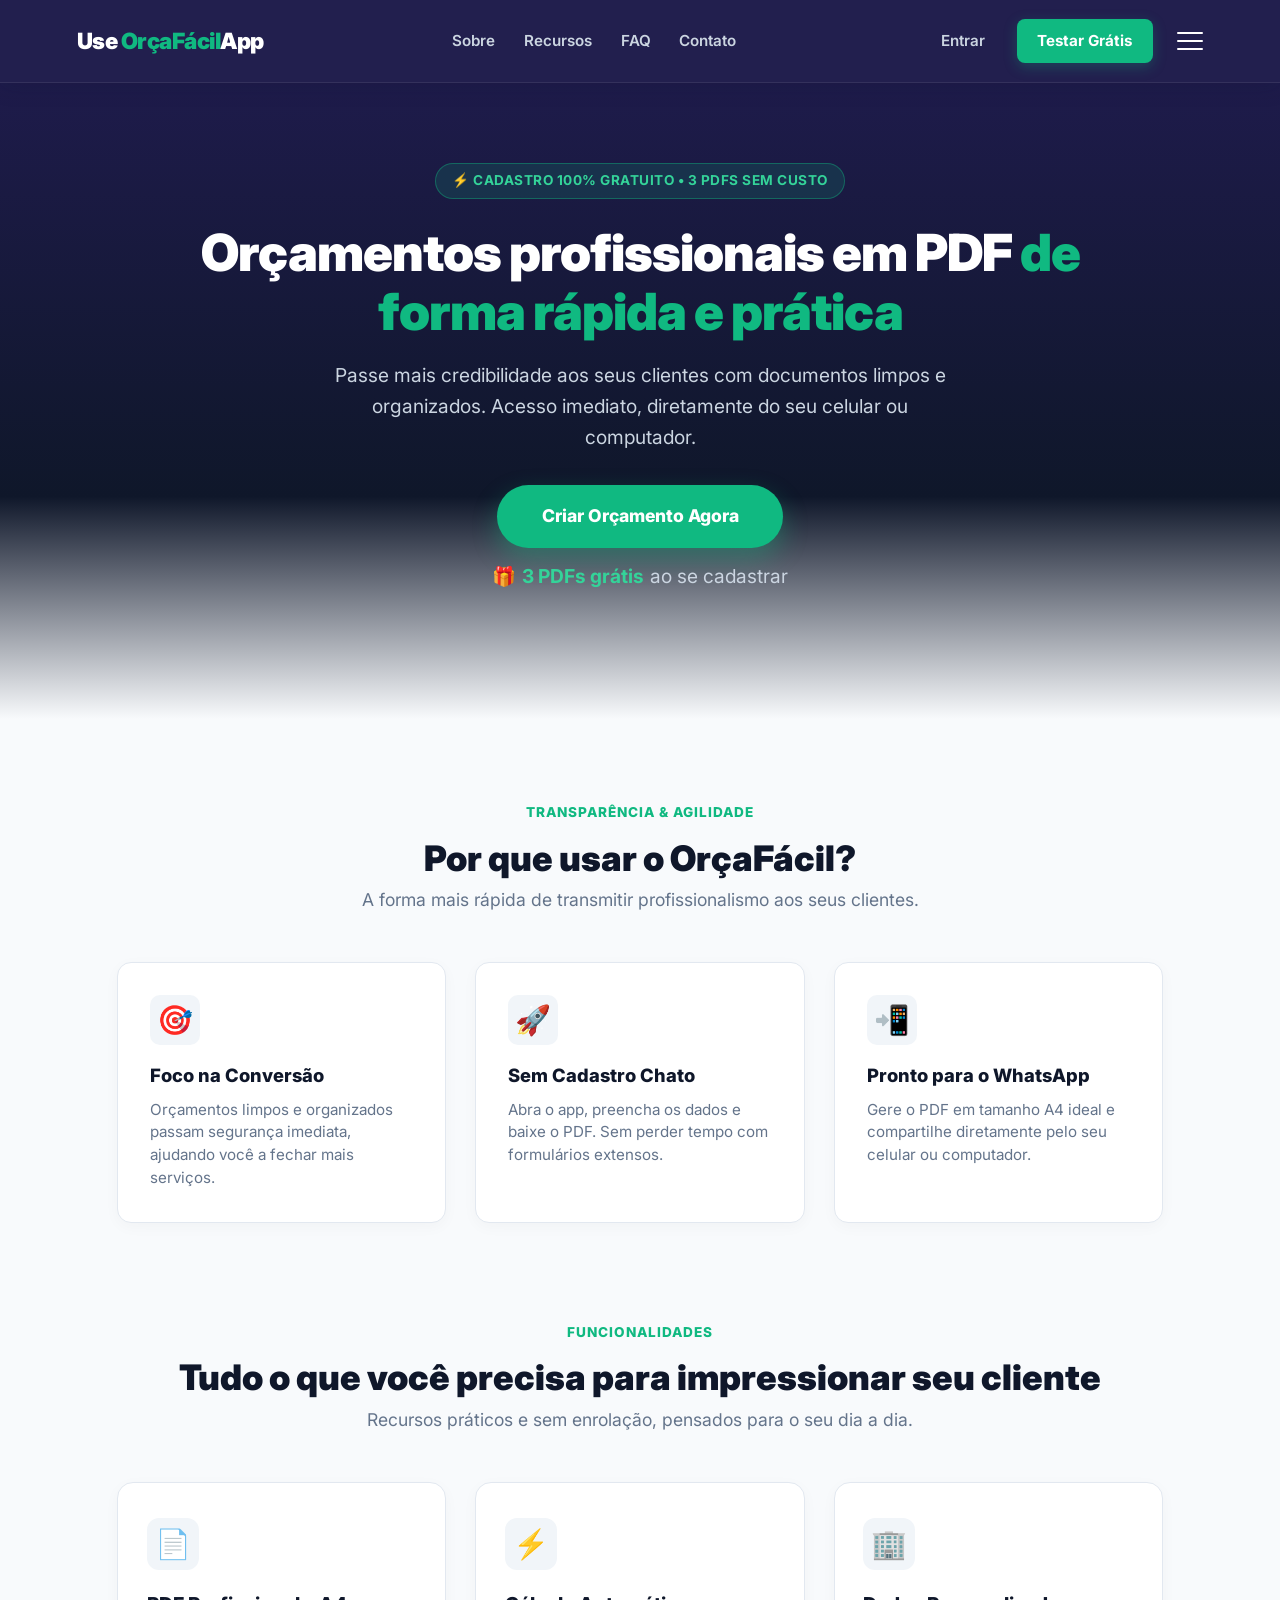
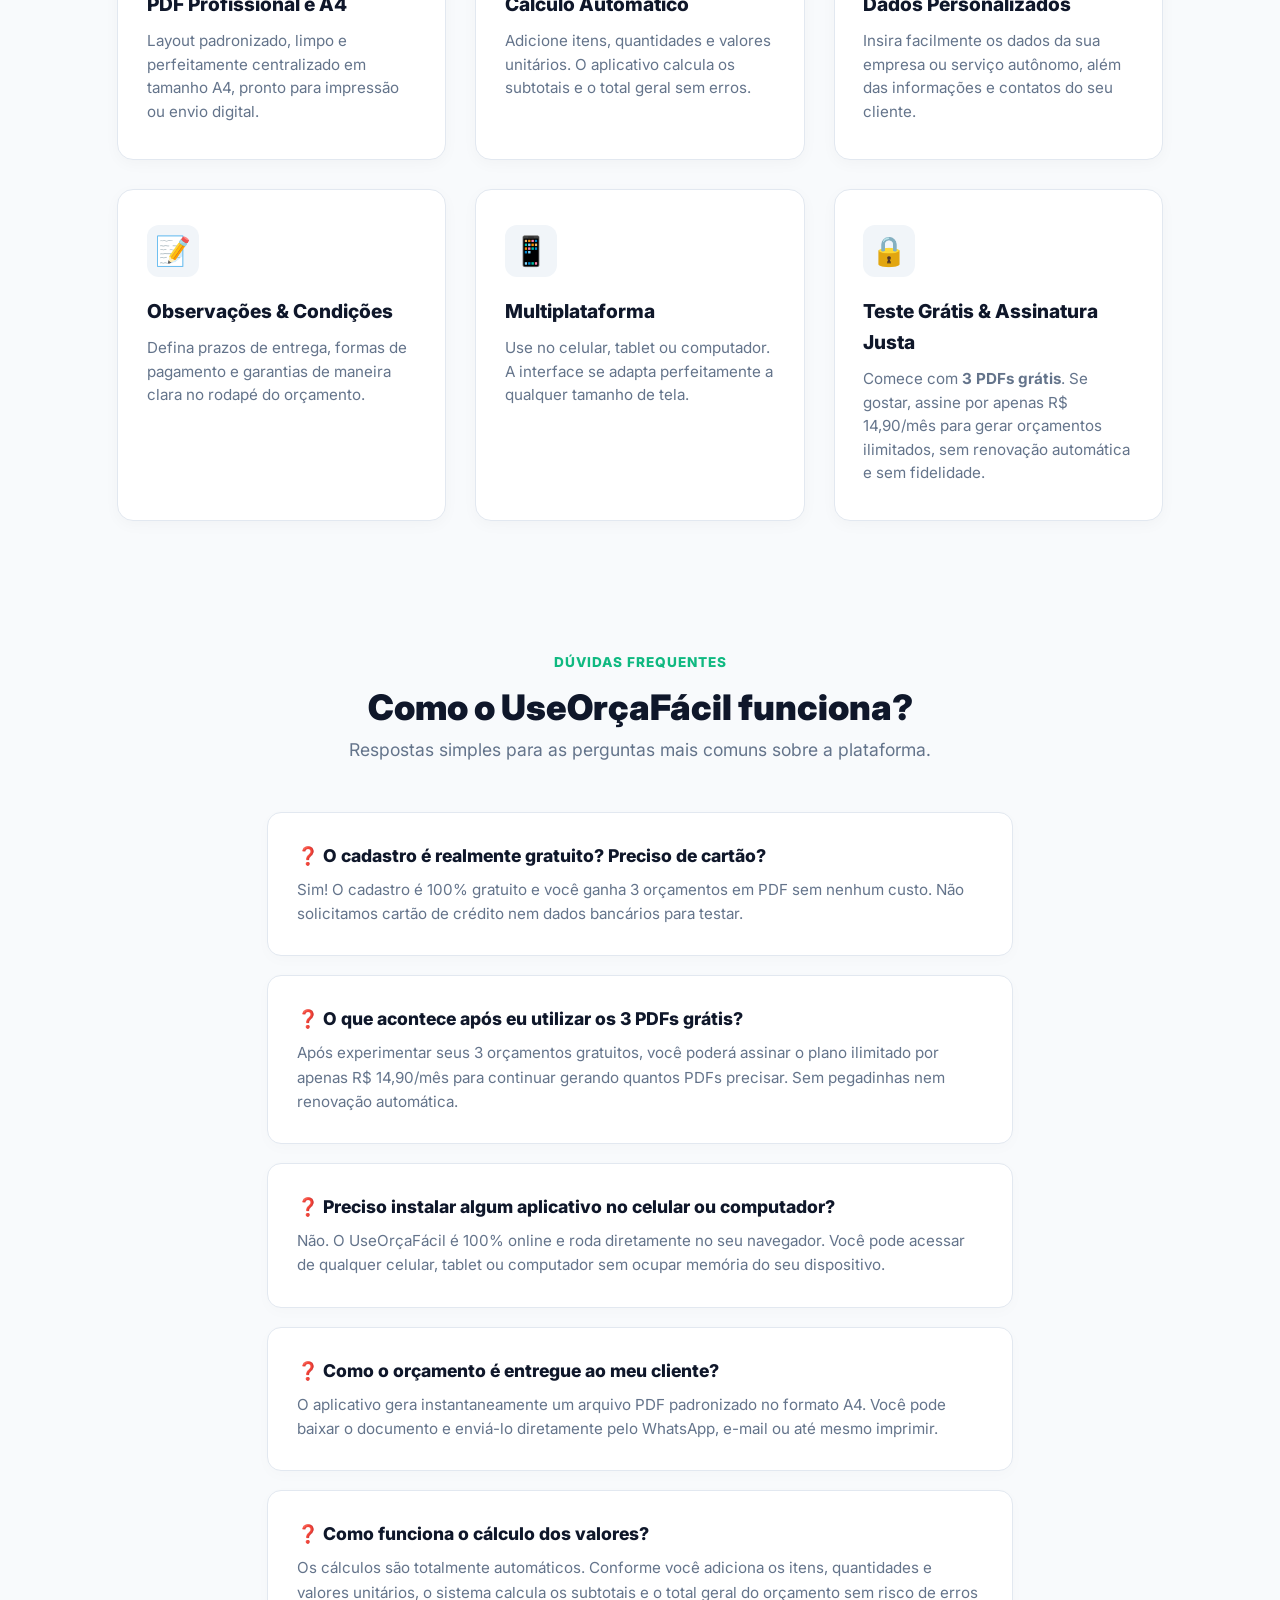
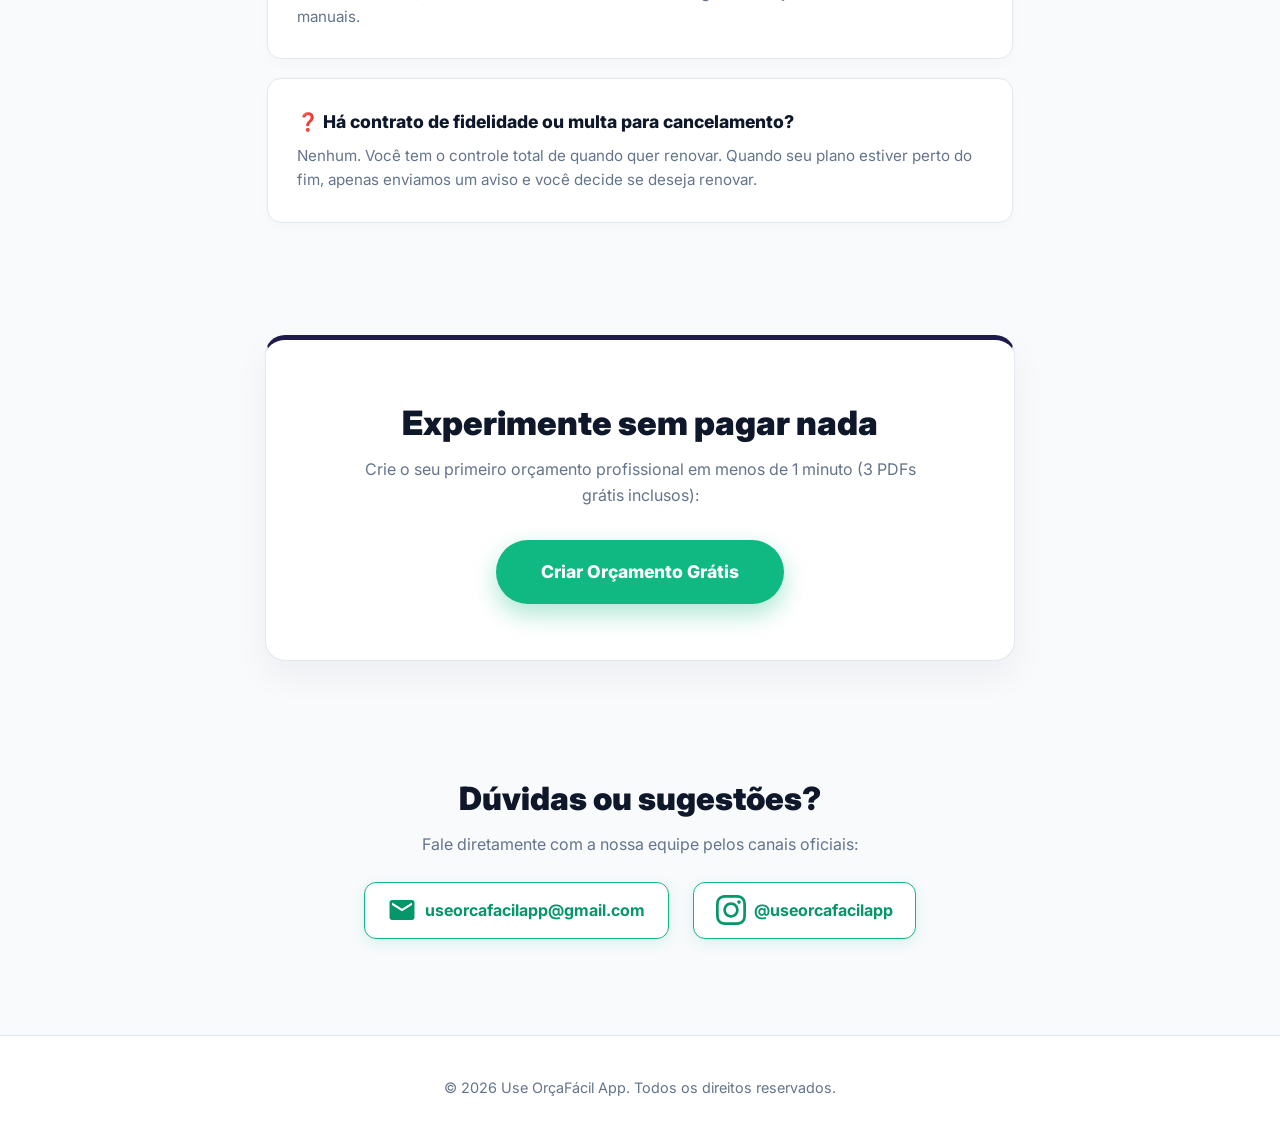
==== index.html @ a481c23e "Novo texto da landing page" ====
<!DOCTYPE html>
<html lang="pt-BR">

<head>
    <meta charset="UTF-8">
    <meta name="viewport" content="width=device-width, initial-scale=1.0">
    <meta name="theme-color" content="#1e1b4b">
    <meta name="description"
        content="Gestão simples e rápida de orçamentos em PDF para prestadores de serviço e autônomos.">

    <link rel="preconnect" href="https://fonts.googleapis.com">
    <link rel="preconnect" href="https://fonts.gstatic.com" crossorigin>
    <title>Use OrçaFácil App | Gestão Simples de Orçamentos</title>

    <!-- Favicons -->
    <link rel="shortcut icon" type="image/x-icon" href="assets/icons/favicon.ico?v=3">
    <link rel="icon" type="image/png" sizes="32x32" href="assets/icons/favicon-32x32.png?v=3">
    <link rel="icon" type="image/png" sizes="16x16" href="assets/icons/favicon-16x16.png?v=3">
    <link rel="apple-touch-icon" sizes="180x180" href="assets/icons/apple-touch-icon.png?v=3">

    <!-- Fonte Inter -->
    <link href="https://fonts.googleapis.com/css2?family=Inter:wght@400;500;600;700;800;900&display=swap"
        rel="stylesheet">

    <style>
        /* =====================================================
           GUIA DE ESTILO E PALETA OFICIAL - ORÇAFÁCIL APP
           Azul Noturno: #0f172a | Azul Indigo: #1e1b4b
           Verde Esmeralda: #10b981 | Fundo Gelo: #f8fafc
           ===================================================== */

        * {
            margin: 0;
            padding: 0;
            box-sizing: border-box;
            font-family: 'Inter', sans-serif;
        }

        html {
            scroll-behavior: smooth;
        }

        body {
            background-color: #f8fafc;
            color: #334155;
            line-height: 1.6;
        }

        a {
            text-decoration: none;
            color: inherit;
        }

        :focus-visible {
            outline: 3px solid #34d399;
            outline-offset: 3px;
        }

        /* HEADER & NAVBAR */
        header {
            display: flex;
            justify-content: space-between;
            align-items: center;
            padding: 1.2rem 6%;
            background-color: rgba(30, 27, 75, 0.98);
            backdrop-filter: blur(12px);
            position: sticky;
            top: 0;
            z-index: 100;
            border-bottom: 1px solid rgba(255, 255, 255, 0.08);
            box-shadow: 0 4px 20px rgba(15, 23, 42, 0.15);
        }

        .logo {
            font-size: 1.4rem;
            font-weight: 900;
            color: #ffffff;
            letter-spacing: -0.5px;
        }

        .logo span {
            color: #10b981;
        }

        .desktop-nav {
            display: flex;
            align-items: center;
            gap: 1.8rem;
        }

        .desktop-nav a {
            color: #cbd5e1;
            font-weight: 600;
            font-size: 0.95rem;
            transition: color 0.2s;
        }

        .desktop-nav a:hover {
            color: #ffffff;
        }

        .header-actions {
            display: flex;
            align-items: center;
            gap: 1rem;
        }

        .btn-login {
            color: #cbd5e1;
            padding: 0.5rem 1rem;
            font-weight: 600;
            font-size: 0.95rem;
            transition: color 0.2s;
        }

        .btn-login:hover {
            color: #ffffff;
        }

        .btn-signup {
            background-color: #10b981;
            color: #ffffff;
            padding: 0.6rem 1.3rem;
            border-radius: 8px;
            font-weight: 700;
            font-size: 0.95rem;
            transition: background-color 0.2s, transform 0.2s;
            box-shadow: 0 4px 14px rgba(16, 185, 129, 0.25);
        }

        .btn-signup:hover {
            background-color: #059669;
            transform: translateY(-1px);
        }

        .menu-icon {
            display: flex;
            flex-direction: column;
            justify-content: space-between;
            width: 26px;
            height: 18px;
            cursor: pointer;
            margin-left: 0.5rem;
            background: none;
            border: 0;
            padding: 0;
        }

        .menu-icon span {
            display: block;
            height: 2px;
            width: 100%;
            background-color: #ffffff;
            border-radius: 2px;
            transition: background-color 0.2s;
        }

        .menu-icon:hover span {
            background-color: #10b981;
        }

        /* DRAWER MENU MOBILE */
        .nav-overlay {
            position: fixed;
            top: 0;
            right: -100%;
            width: 300px;
            height: 100%;
            background-color: #ffffff;
            box-shadow: -10px 0 30px rgba(15, 23, 42, 0.15);
            z-index: 200;
            transition: right 0.3s ease;
            padding: 2rem;
            display: flex;
            flex-direction: column;
        }

        .nav-overlay.active {
            right: 0;
        }

        .close-btn {
            align-self: flex-end;
            font-size: 1.8rem;
            cursor: pointer;
            color: #64748b;
            background: none;
            border: none;
            margin-bottom: 2rem;
        }

        .menu-links {
            display: flex;
            flex-direction: column;
            gap: 1.5rem;
        }

        .menu-links a {
            font-size: 1.1rem;
            font-weight: 600;
            color: #1e293b;
            transition: color 0.2s;
        }

        .menu-links a:hover {
            color: #1e1b4b;
        }

        .menu-links a.highlight-link {
            color: #10b981;
            font-weight: 800;
        }

        .backdrop {
            position: fixed;
            top: 0;
            left: 0;
            width: 100vw;
            height: 100vh;
            background: rgba(15, 23, 42, 0.5);
            backdrop-filter: blur(4px);
            display: none;
            z-index: 150;
        }

        .backdrop.active {
            display: block;
        }

        /* HERO SECTION */
        .hero-wrapper {
            background: linear-gradient(180deg, #1e1b4b 0%, #0f172a 65%, #f8fafc 100%);
            padding: 5rem 1.5rem 6rem;
            color: #ffffff;
            text-align: center;
        }

        .hero {
            max-width: 880px;
            margin: 0 auto;
            display: flex;
            flex-direction: column;
            align-items: center;
        }

        .hero-badge {
            background-color: rgba(16, 185, 129, 0.15);
            border: 1px solid rgba(16, 185, 129, 0.4);
            color: #34d399;
            font-size: 0.85rem;
            font-weight: 700;
            padding: 0.4rem 1rem;
            border-radius: 50px;
            margin-bottom: 1.5rem;
            text-transform: uppercase;
            letter-spacing: 0.5px;
        }

        .hero h1 {
            font-size: 3.2rem;
            font-weight: 900;
            margin-bottom: 1.2rem;
            line-height: 1.15;
            letter-spacing: -1px;
        }

        .hero h1 span {
            color: #10b981;
        }

        .hero p {
            font-size: 1.2rem;
            color: #cbd5e1;
            margin-bottom: 2rem;
            max-width: 640px;
            font-weight: 400;
        }

        .cta-container {
            display: flex;
            flex-direction: column;
            align-items: center;
            gap: 0.8rem;
        }

        .btn-primary {
            background-color: #10b981;
            color: #ffffff;
            padding: 1.1rem 2.8rem;
            font-size: 1.1rem;
            font-weight: 800;
            border-radius: 50px;
            border: none;
            cursor: pointer;
            transition: transform 0.2s, background-color 0.2s, box-shadow 0.2s;
            box-shadow: 0 10px 25px rgba(16, 185, 129, 0.35);
            display: inline-block;
        }

        .btn-primary:hover {
            transform: translateY(-2px);
            background-color: #059669;
            box-shadow: 0 14px 30px rgba(16, 185, 129, 0.45);
        }

        .cta-subtext {
            font-size: 0.9rem;
            color: #94a3b8;
            font-weight: 500;
            display: flex;
            align-items: center;
            gap: 0.4rem;
        }

        .cta-subtext span {
            color: #34d399;
            font-weight: 700;
        }

        /* SEÇÃO SOBRE */
        .about-section {
            padding: 5rem 6% 3rem;
            max-width: 1200px;
            margin: 0 auto;
        }

        .section-header {
            text-align: center;
            margin-bottom: 3rem;
        }

        .section-tag {
            color: #10b981;
            font-weight: 800;
            font-size: 0.85rem;
            text-transform: uppercase;
            letter-spacing: 1px;
        }

        .section-header h2 {
            font-size: 2.2rem;
            color: #0f172a;
            font-weight: 900;
            margin-top: 0.3rem;
        }

        .section-header p {
            color: #64748b;
            font-size: 1.1rem;
        }

        .about-grid {
            display: grid;
            grid-template-columns: repeat(auto-fit, minmax(280px, 1fr));
            gap: 1.8rem;
        }

        .about-card {
            background-color: #ffffff;
            padding: 2rem;
            border-radius: 14px;
            border: 1px solid #e2e8f0;
            box-shadow: 0 4px 15px rgba(15, 23, 42, 0.03);
            transition: transform 0.2s, border-color 0.2s;
        }

        .about-card:hover {
            transform: translateY(-4px);
            border-color: #10b981;
        }

        .about-icon {
            font-size: 1.8rem;
            margin-bottom: 1rem;
            background-color: #f1f5f9;
            width: 50px;
            height: 50px;
            display: flex;
            align-items: center;
            justify-content: center;
            border-radius: 10px;
        }

        .about-card h3 {
            font-size: 1.15rem;
            color: #0f172a;
            font-weight: 800;
            margin-bottom: 0.5rem;
        }

        .about-card p {
            color: #64748b;
            font-size: 0.95rem;
            line-height: 1.5;
        }

        /* SEÇÃO RECURSOS */
        .features-section {
            padding: 3rem 6% 4rem;
            max-width: 1200px;
            margin: 0 auto;
        }

        .features-grid {
            display: grid;
            grid-template-columns: repeat(auto-fit, minmax(300px, 1fr));
            gap: 1.8rem;
        }

        .feature-card {
            background-color: #ffffff;
            padding: 2.2rem 1.8rem;
            border-radius: 16px;
            border: 1px solid #e2e8f0;
            box-shadow: 0 4px 15px rgba(15, 23, 42, 0.03);
            transition: transform 0.25s ease, box-shadow 0.25s ease, border-color 0.25s ease;
            display: flex;
            flex-direction: column;
            align-items: flex-start;
        }

        .feature-card:hover {
            transform: translateY(-5px);
            border-color: #10b981;
            box-shadow: 0 12px 30px rgba(30, 27, 75, 0.08);
        }

        .feature-icon {
            font-size: 1.8rem;
            margin-bottom: 1.2rem;
            background-color: #f1f5f9;
            color: #1e1b4b;
            width: 52px;
            height: 52px;
            display: flex;
            align-items: center;
            justify-content: center;
            border-radius: 12px;
        }

        .feature-card h3 {
            font-size: 1.2rem;
            color: #0f172a;
            font-weight: 800;
            margin-bottom: 0.6rem;
        }

        .feature-card p {
            color: #64748b;
            font-size: 0.95rem;
            line-height: 1.55;
        }

        /* SEÇÃO FAQ */
        .faq-section {
            padding: 4rem 6%;
            max-width: 900px;
            margin: 0 auto;
        }

        .faq-grid {
            display: flex;
            flex-direction: column;
            gap: 1.2rem;
            margin-top: 2rem;
        }

        .faq-item {
            background-color: #ffffff;
            padding: 1.8rem;
            border-radius: 14px;
            border: 1px solid #e2e8f0;
            box-shadow: 0 4px 15px rgba(15, 23, 42, 0.02);
        }

        .faq-item h3 {
            font-size: 1.1rem;
            color: #0f172a;
            font-weight: 800;
            margin-bottom: 0.5rem;
        }

        .faq-item p {
            color: #64748b;
            font-size: 0.95rem;
            line-height: 1.6;
        }

        /* CHAMADA FINAL */
        .quote-section {
            background-color: #ffffff;
            padding: 3.5rem 6%;
            margin: 3rem auto;
            max-width: 750px;
            border-radius: 20px;
            border: 1px solid #e2e8f0;
            border-top: 5px solid #1e1b4b;
            box-shadow: 0 15px 35px rgba(15, 23, 42, 0.05);
            text-align: center;
        }

        .quote-section h2 {
            font-size: 2.1rem;
            color: #0f172a;
            margin-bottom: 0.5rem;
            font-weight: 900;
        }

        .quote-section p {
            color: #64748b;
            margin-bottom: 2rem;
        }

        /* CONTATO & SOCIAIS */
        .contact {
            padding: 4rem 6% 2rem;
            text-align: center;
        }

        .contact h2 {
            font-size: 2rem;
            color: #0f172a;
            margin-bottom: 0.5rem;
            font-weight: 900;
        }

        .contact p {
            color: #64748b;
            margin-bottom: 1.5rem;
        }

        .contact-boxes {
            display: flex;
            justify-content: center;
            align-items: center;
            gap: 1.5rem;
            flex-wrap: wrap;
            margin-top: 1.5rem;
        }

        .contact-box {
            display: inline-flex;
            align-items: center;
            justify-content: center;
            gap: 0.5rem;
            background-color: #ffffff;
            padding: 0.8rem 1.4rem;
            border-radius: 12px;
            border: 1px solid #10b981;
            color: #059669;
            font-weight: 700;
            font-size: 1rem;
            line-height: 1;
            box-shadow: 0 4px 14px rgba(16, 185, 129, 0.12);
            transition: transform 0.2s, box-shadow 0.2s;
        }

        .contact-icon {
            width: 30px;
            height: 30px;
            min-width: 30px;
            min-height: 30px;
            fill: currentColor;
            flex-shrink: 0;
            display: block;
        }

        /* FOOTER */
        footer {
            text-align: center;
            padding: 2.5rem;
            color: #64748b;
            font-size: 0.9rem;
            background-color: #ffffff;
            margin-top: 4rem;
            border-top: 1px solid #e2e8f0;
        }

        @media (max-width: 900px) {
            .desktop-nav {
                display: none;
            }
        }

        @media (max-width: 768px) {
            .hero h1 {
                font-size: 2.3rem;
            }

            .btn-login {
                display: none;
            }
        }

        @media (prefers-reduced-motion: reduce) {
            html {
                scroll-behavior: auto;
            }

            *,
            *::before,
            *::after {
                transition-duration: 0.01ms !important;
                animation-duration: 0.01ms !important;
            }
        }
    </style>
</head>

<body id="inicio">

    <!-- DRAWER OVERLAY MOBILE -->
    <div class="backdrop" id="backdrop" onclick="toggleMenu()"></div>
    <div class="nav-overlay" id="navOverlay" aria-hidden="true">
        <button class="close-btn" type="button" onclick="toggleMenu()" aria-label="Fechar menu">&times;</button>
        <nav class="menu-links">
            <a href="#inicio" onclick="toggleMenu()">Página Inicial</a>
            <a href="#sobre" onclick="toggleMenu()">Sobre o App</a>
            <a href="#recursos" onclick="toggleMenu()">Recursos</a>
            <a href="#faq" onclick="toggleMenu()">Perguntas Frequentes</a>
            <a href="#contato" onclick="toggleMenu()">Contato</a>
            <a href="https://app.useorcafacilapp.com.br" class="highlight-link">Criar Orçamento Grátis</a>
        </nav>
    </div>

    <!-- NAVBAR -->
    <header>
        <div class="logo">Use <span>OrçaFácil</span>App</div>

        <!-- NAVEGAÇÃO DESKTOP -->
        <nav class="desktop-nav">
            <a href="#sobre">Sobre</a>
            <a href="#recursos">Recursos</a>
            <a href="#faq">FAQ</a>
            <a href="#contato">Contato</a>
        </nav>

        <div class="header-actions">
            <a href="https://app.useorcafacilapp.com.br" class="btn-login">Entrar</a>
            <a href="https://app.useorcafacilapp.com.br" class="btn-signup">Testar Grátis</a>
            <button class="menu-icon" type="button" onclick="toggleMenu()" title="Abrir menu" aria-label="Abrir menu"
                aria-controls="navOverlay" aria-expanded="false">
                <span></span>
                <span></span>
                <span></span>
            </button>
        </div>
    </header>

    <!-- HERO SECTION -->
    <div class="hero-wrapper">
        <section class="hero">
            <div class="hero-badge">⚡ Cadastro 100% Gratuito • 3 PDFs sem Custo</div>
            <h1>Orçamentos profissionais em PDF <span>de forma rápida e prática</span></h1>
            <p>Passe mais credibilidade aos seus clientes com documentos limpos e organizados. Acesso imediato,
                diretamente do seu celular ou computador.</p>
            <div class="cta-container">
                <a href="https://app.useorcafacilapp.com.br" class="btn-primary">Criar Orçamento Agora</a>
                <p class="cta-subtext">🎁 <span>3 PDFs grátis</span> ao se cadastrar </p>
            </div>
        </section>
    </div>

    <!-- SEÇÃO SOBRE O APP -->
    <section class="about-section" id="sobre">
        <div class="section-header">
            <span class="section-tag">Transparência & Agilidade</span>
            <h2>Por que usar o OrçaFácil?</h2>
            <p>A forma mais rápida de transmitir profissionalismo aos seus clientes.</p>
        </div>

        <div class="about-grid">
            <div class="about-card">
                <div class="about-icon">🎯</div>
                <h3>Foco na Conversão</h3>
                <p>Orçamentos limpos e organizados passam segurança imediata, ajudando você a fechar mais serviços.</p>
            </div>

            <div class="about-card">
                <div class="about-icon">🚀</div>
                <h3>Sem Cadastro Chato</h3>
                <p>Abra o app, preencha os dados e baixe o PDF. Sem perder tempo com formulários extensos.</p>
            </div>

            <div class="about-card">
                <div class="about-icon">📲</div>
                <h3>Pronto para o WhatsApp</h3>
                <p>Gere o PDF em tamanho A4 ideal e compartilhe diretamente pelo seu celular ou computador.</p>
            </div>
        </div>
    </section>

    <!-- SEÇÃO RECURSOS -->
    <section class="features-section" id="recursos">
        <div class="section-header">
            <span class="section-tag">Funcionalidades</span>
            <h2>Tudo o que você precisa para impressionar seu cliente</h2>
            <p>Recursos práticos e sem enrolação, pensados para o seu dia a dia.</p>
        </div>

        <div class="features-grid">
            <div class="feature-card">
                <div class="feature-icon">📄</div>
                <h3>PDF Profissional e A4</h3>
                <p>Layout padronizado, limpo e perfeitamente centralizado em tamanho A4, pronto para impressão ou envio
                    digital.</p>
            </div>

            <div class="feature-card">
                <div class="feature-icon">⚡</div>
                <h3>Cálculo Automático</h3>
                <p>Adicione itens, quantidades e valores unitários. O aplicativo calcula os subtotais e o total geral
                    sem erros.</p>
            </div>

            <div class="feature-card">
                <div class="feature-icon">🏢</div>
                <h3>Dados Personalizados</h3>
                <p>Insira facilmente os dados da sua empresa ou serviço autônomo, além das informações e contatos do seu
                    cliente.</p>
            </div>

            <div class="feature-card">
                <div class="feature-icon">📝</div>
                <h3>Observações & Condições</h3>
                <p>Defina prazos de entrega, formas de pagamento e garantias de maneira clara no rodapé do orçamento.
                </p>
            </div>

            <div class="feature-card">
                <div class="feature-icon">📱</div>
                <h3>Multiplataforma</h3>
                <p>Use no celular, tablet ou computador. A interface se adapta perfeitamente a qualquer tamanho de tela.
                </p>
            </div>

            <div class="feature-card">
                <div class="feature-icon">🔒</div>
                <h3>Teste Grátis & Assinatura Justa</h3>
                <p>Comece com <strong>3 PDFs grátis</strong>. Se gostar, assine por apenas R$ 14,90/mês para gerar
                    orçamentos ilimitados, sem renovação automática e sem fidelidade.</p>
            </div>
        </div>
    </section>

    <!-- SEÇÃO FAQ (PERGUNTAS FREQUENTES) -->
    <section class="faq-section" id="faq">
        <div class="section-header">
            <span class="section-tag">Dúvidas Frequentes</span>
            <h2>Como o UseOrçaFácil funciona?</h2>
            <p>Respostas simples para as perguntas mais comuns sobre a plataforma.</p>
        </div>

        <div class="faq-grid">
            <div class="faq-item">
                <h3>❓ O cadastro é realmente gratuito? Preciso de cartão?</h3>
                <p>Sim! O cadastro é 100% gratuito e você ganha 3 orçamentos em PDF sem nenhum custo. Não solicitamos
                    cartão de crédito nem dados bancários para testar.</p>
            </div>

            <div class="faq-item">
                <h3>❓ O que acontece após eu utilizar os 3 PDFs grátis?</h3>
                <p>Após experimentar seus 3 orçamentos gratuitos, você poderá assinar o plano ilimitado por apenas R$
                    14,90/mês para continuar gerando quantos PDFs precisar. Sem pegadinhas nem renovação automática.</p>
            </div>

            <div class="faq-item">
                <h3>❓ Preciso instalar algum aplicativo no celular ou computador?</h3>
                <p>Não. O UseOrçaFácil é 100% online e roda diretamente no seu navegador. Você pode acessar de qualquer
                    celular, tablet ou computador sem ocupar memória do seu dispositivo.</p>
            </div>

            <div class="faq-item">
                <h3>❓ Como o orçamento é entregue ao meu cliente?</h3>
                <p>O aplicativo gera instantaneamente um arquivo PDF padronizado no formato A4. Você pode baixar o
                    documento e enviá-lo diretamente pelo WhatsApp, e-mail ou até mesmo imprimir.</p>
            </div>

            <div class="faq-item">
                <h3>❓ Como funciona o cálculo dos valores?</h3>
                <p>Os cálculos são totalmente automáticos. Conforme você adiciona os itens, quantidades e valores
                    unitários, o sistema calcula os subtotais e o total geral do orçamento sem risco de erros manuais.
                </p>
            </div>

            <div class="faq-item">
                <h3>❓ Há contrato de fidelidade ou multa para cancelamento?</h3>
                <p>Nenhum. Você tem o controle total de quando quer renovar. Quando seu plano estiver perto do fim,
                    apenas enviamos um aviso e você decide se deseja renovar.</p>
            </div>
        </div>
    </section>

    <!-- CHAMADA FINAL PARA AÇÃO -->
    <section class="quote-section">
        <h2>Experimente sem pagar nada</h2>
        <p>Crie o seu primeiro orçamento profissional em menos de 1 minuto (3 PDFs grátis inclusos):</p>
        <div class="cta-container">
            <a href="https://app.useorcafacilapp.com.br" class="btn-primary">Criar Orçamento Grátis</a>
        </div>
    </section>

    <!-- CONTATO -->
    <section class="contact" id="contato">
        <h2>Dúvidas ou sugestões?</h2>
        <p>Fale diretamente com a nossa equipe pelos canais oficiais:</p>

        <div class="contact-boxes">
            <a href="mailto:useorcafacilapp@gmail.com" class="contact-box">
                <svg class="contact-icon" viewBox="0 0 24 24">
                    <path
                        d="M20 4H4c-1.1 0-1.99.9-1.99 2L2 18c0 1.1.9 2 2 2h16c1.1 0 2-.9 2-2V6c0-1.1-.9-2-2-2zm0 4l-8 5-8-5V6l8 5 8-5v2z" />
                </svg>
                useorcafacilapp@gmail.com
            </a>

            <a href="https://instagram.com/useorcafacilapp" target="_blank" rel="noopener noreferrer"
                class="contact-box">
                <svg class="contact-icon" viewBox="0 0 24 24">
                    <path
                        d="M12 2.163c3.204 0 3.584.012 4.85.07 3.252.148 4.771 1.691 4.919 4.919.058 1.265.069 1.645.069 4.849 0 3.205-.012 3.584-.069 4.849-.149 3.225-1.664 4.771-4.919 4.919-1.266.058-1.644.07-4.85.07-3.204 0-3.584-.012-4.849-.07-3.26-.149-4.771-1.699-4.919-4.92-.058-1.265-.07-1.644-.07-4.849 0-3.204.013-3.583.07-4.849.149-3.227 1.664-4.771 4.919-4.919 1.266-.057 1.645-.069 4.849-.069zm0-2.163c-3.259 0-3.667.014-4.947.072-4.358.2-6.78 2.618-6.98 6.98-.059 1.281-.073 1.689-.073 4.948 0 3.259.014 3.668.072 4.948.2 4.358 2.618 6.78 6.98 6.98 1.281.058 1.689.072 4.948.072 3.259 0 3.668-.014 4.948-.072 4.354-.2 6.782-2.618 6.979-6.98.059-1.28.073-1.689.073-4.948 0-3.259-.014-3.667-.072-4.947-.196-4.354-2.617-6.78-6.979-6.98-1.281-.059-1.69-.073-4.949-.073zm0 5.838c-3.403 0-6.162 2.759-6.162 6.162s2.759 6.163 6.162 6.163 6.162-2.759 6.162-6.163c0-3.403-2.759-6.162-6.162-6.162zm0 10.162c-2.209 0-4-1.79-4-4 0-2.209 1.791-4 4-4s4 1.791 4 4c0 2.21-1.791 4-4 4zm6.406-11.845c-.796 0-1.441.645-1.441 1.44s.645 1.44 1.441 1.44c.795 0 1.439-.645 1.439-1.44s-.644-1.44-1.439-1.44z" />
                </svg>
                @useorcafacilapp
            </a>
        </div>
    </section>

    <!-- FOOTER -->
    <footer>
        <p>&copy; 2026 Use OrçaFácil App. Todos os direitos reservados.</p>
    </footer>

    <!-- SCRIPTS -->
    <script>
        function toggleMenu() {
            const overlay = document.getElementById('navOverlay');
            const backdrop = document.getElementById('backdrop');
            const menuButton = document.querySelector('.menu-icon');
            const isOpen = overlay.classList.toggle('active');
            backdrop.classList.toggle('active', isOpen);
            menuButton.setAttribute('aria-expanded', isOpen);
            overlay.setAttribute('aria-hidden', !isOpen);
        }

        document.addEventListener('keydown', (event) => {
            if (event.key === 'Escape' && document.getElementById('navOverlay').classList.contains('active')) {
                toggleMenu();
            }
        });
    </script>
</body>

</html>
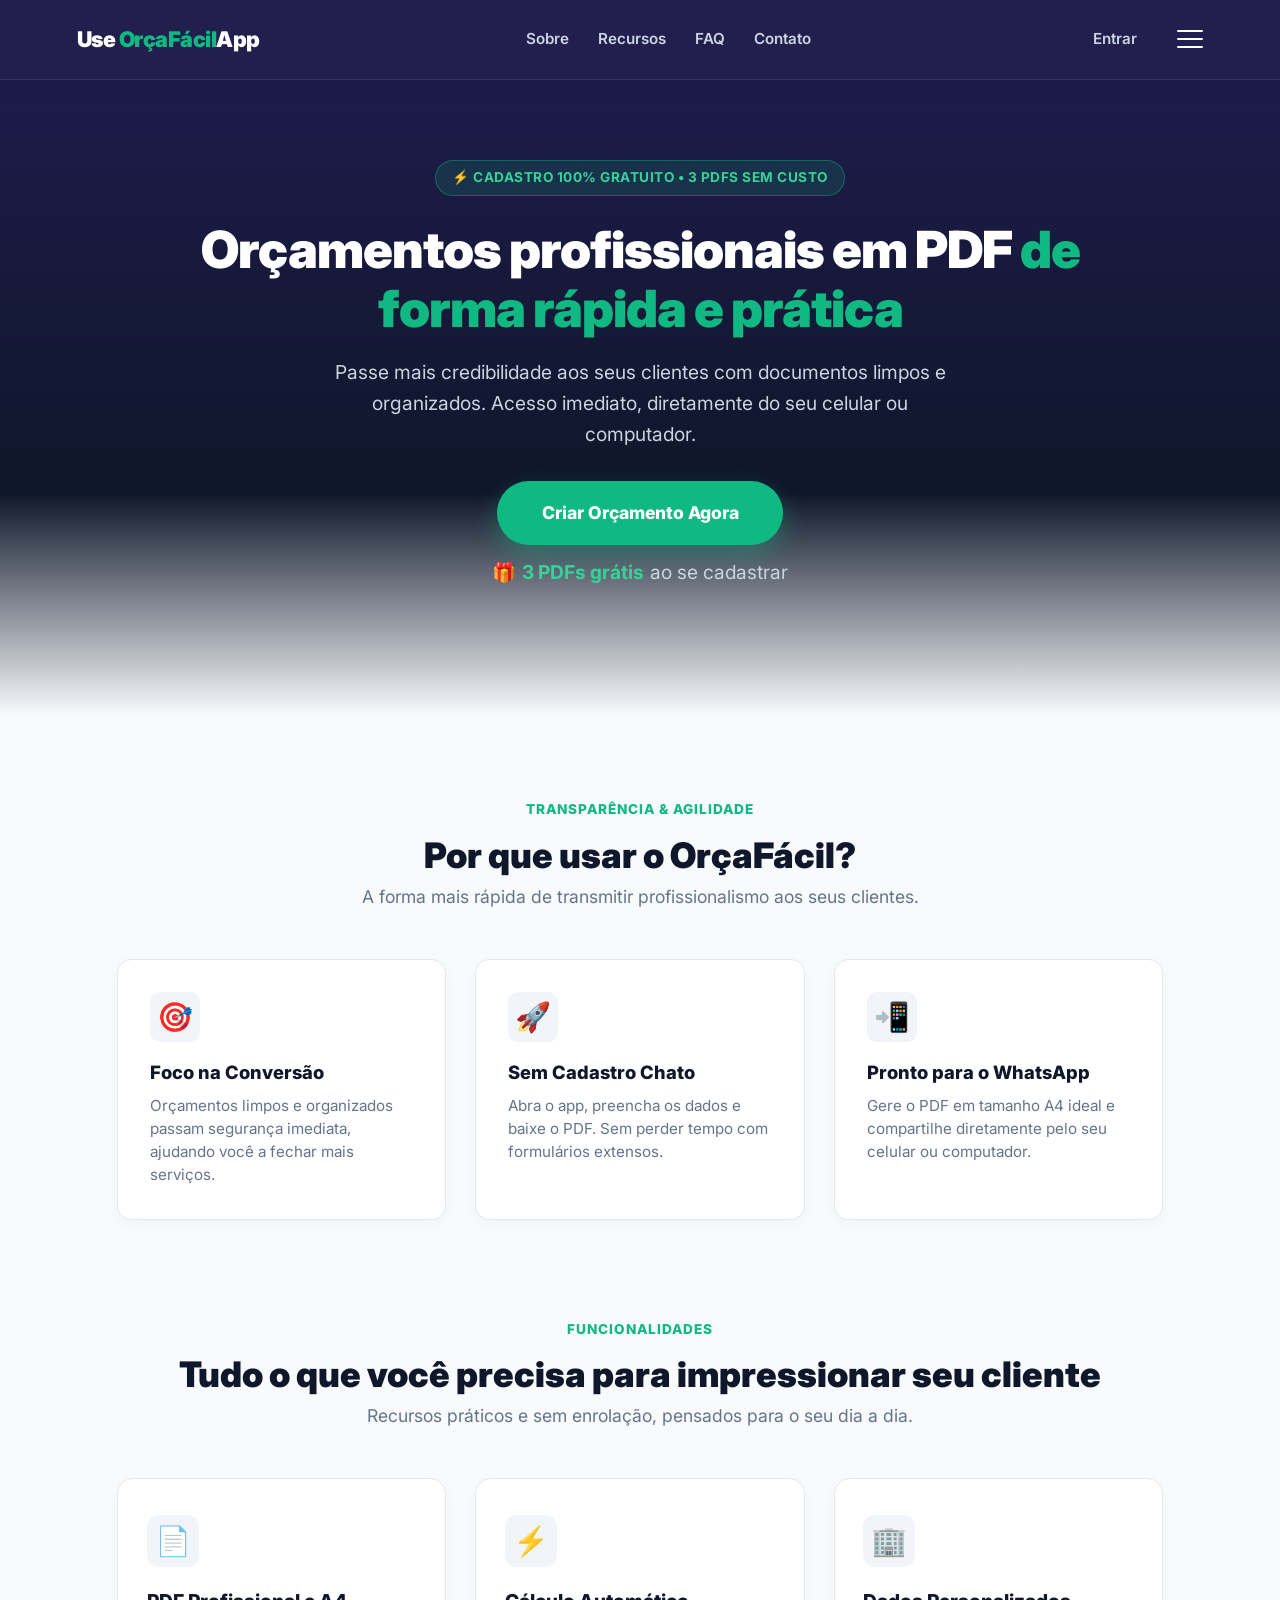
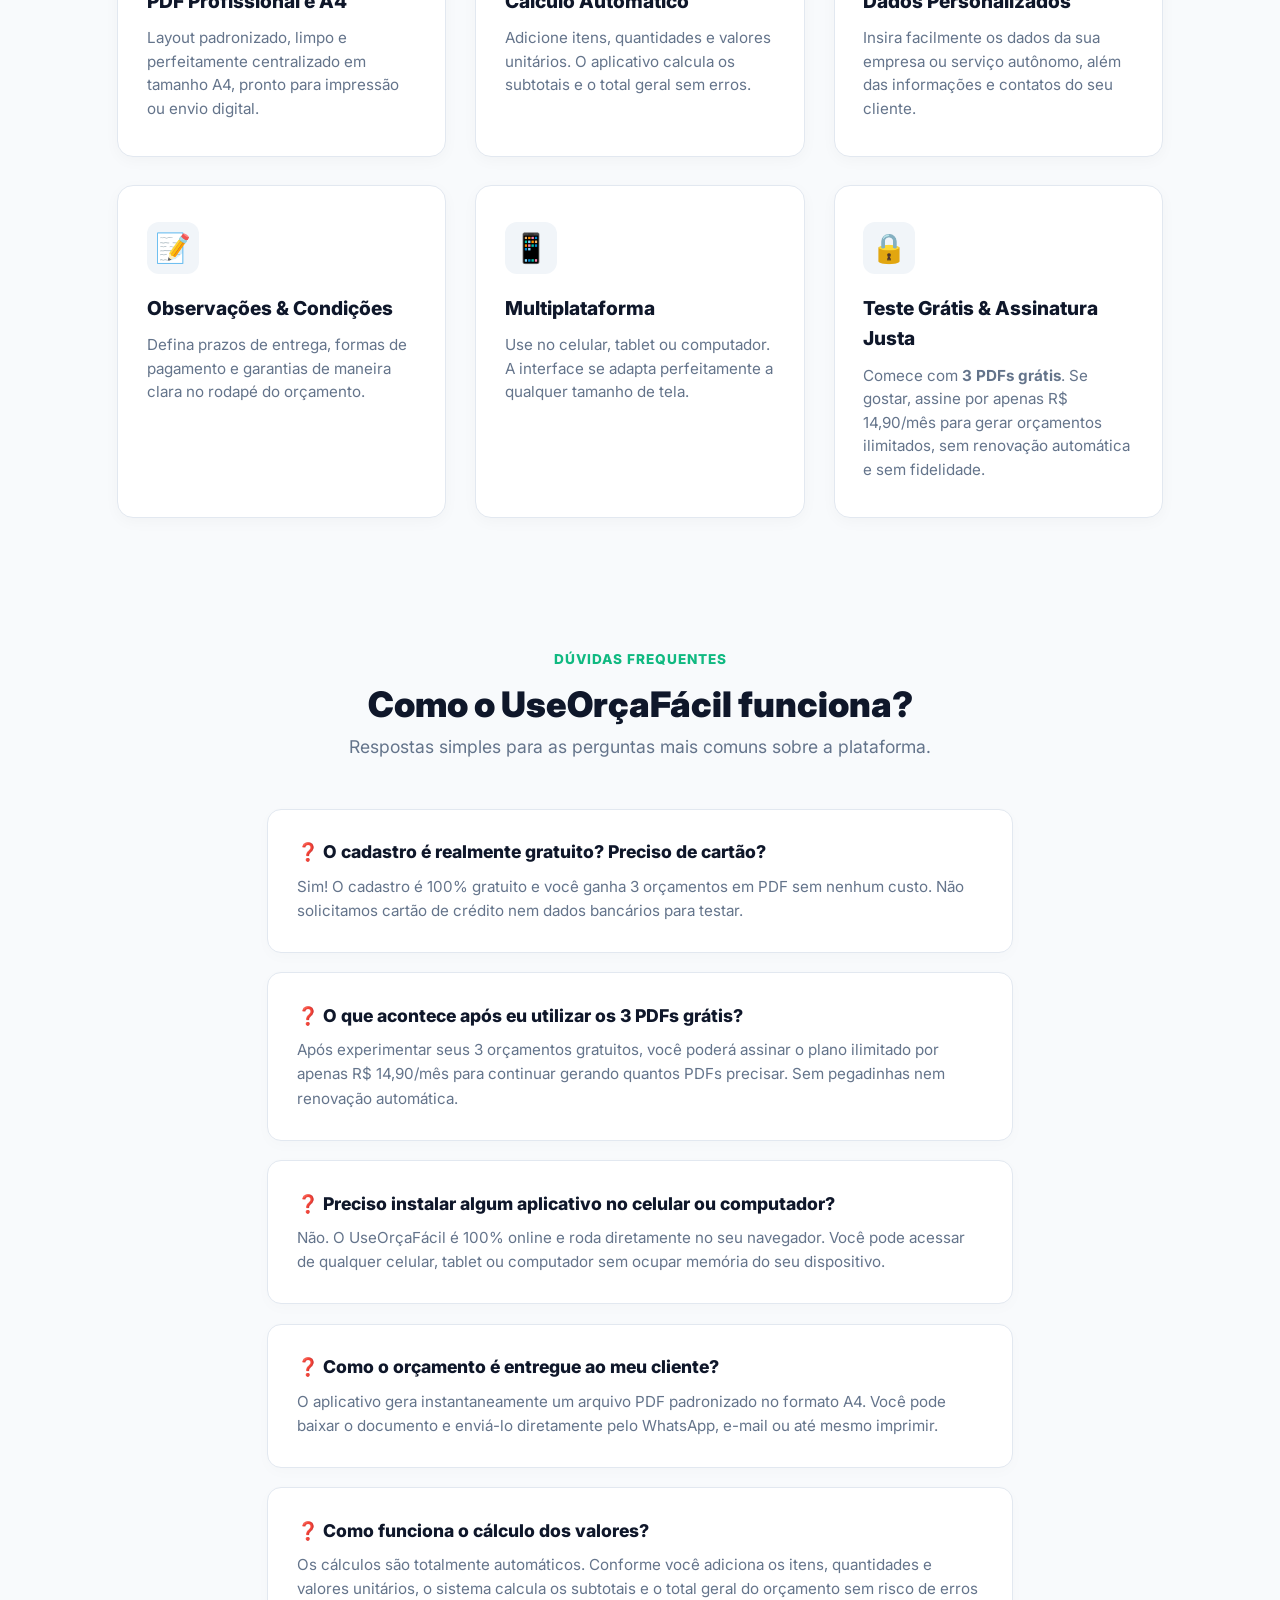
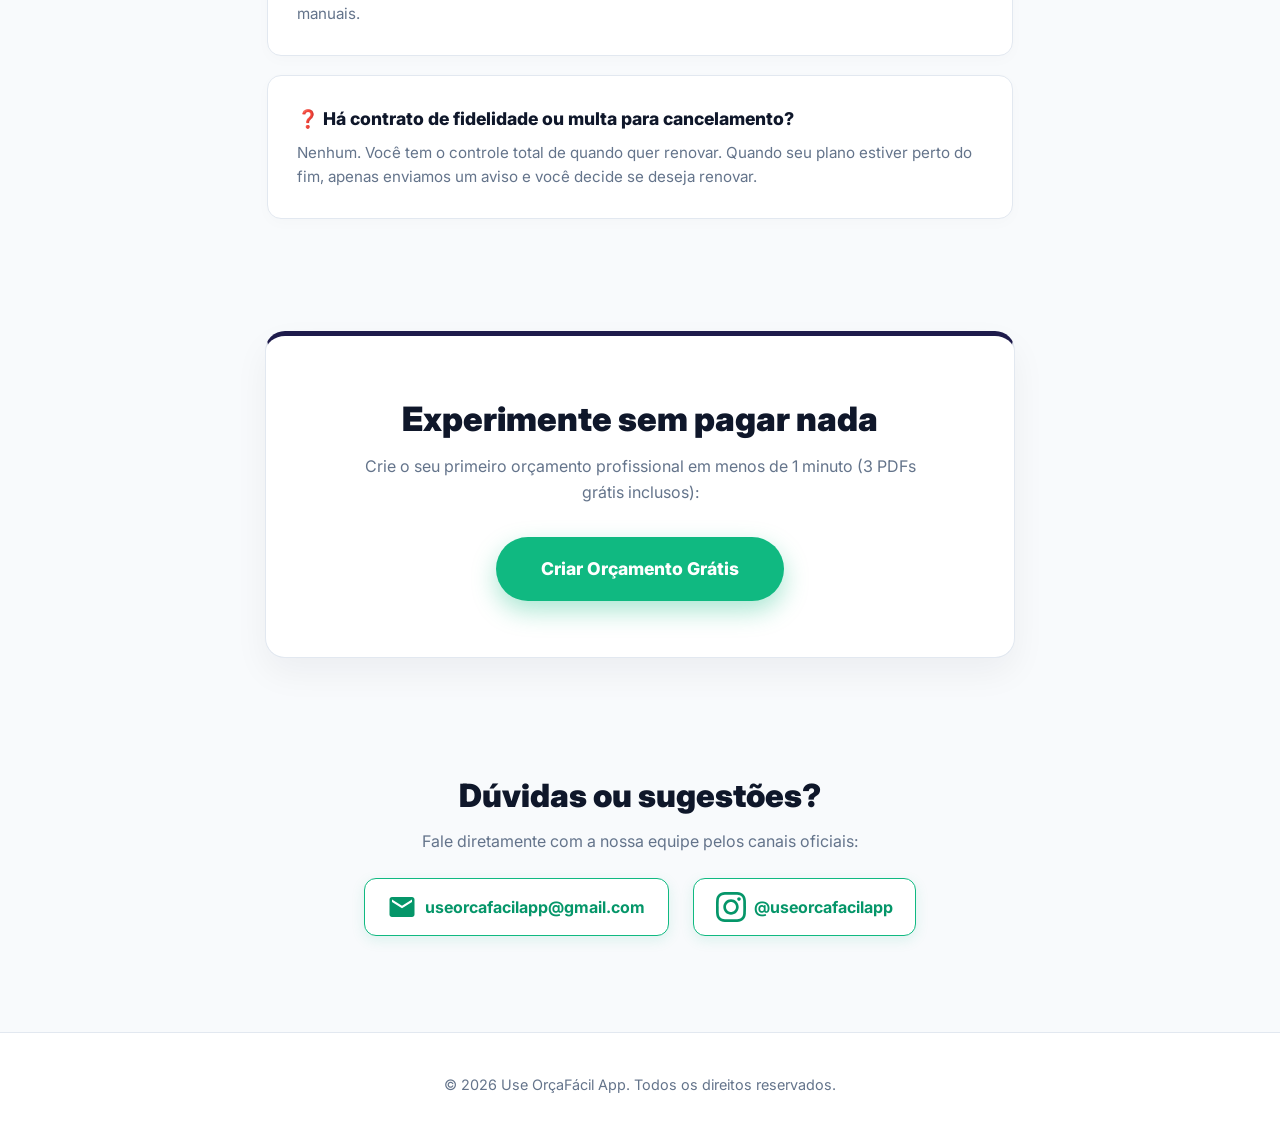
==== commit 0975d5b5: "atualização visual da página" ====
--- a/index.html
+++ b/index.html
@@ -72,10 +72,11 @@
         }
 
         .logo {
-            font-size: 1.4rem;
+            font-size: 1.35rem;
             font-weight: 900;
             color: #ffffff;
             letter-spacing: -0.5px;
+            white-space: nowrap;
         }
 
         .logo span {
@@ -115,22 +116,6 @@
 
         .btn-login:hover {
             color: #ffffff;
-        }
-
-        .btn-signup {
-            background-color: #10b981;
-            color: #ffffff;
-            padding: 0.6rem 1.3rem;
-            border-radius: 8px;
-            font-weight: 700;
-            font-size: 0.95rem;
-            transition: background-color 0.2s, transform 0.2s;
-            box-shadow: 0 4px 14px rgba(16, 185, 129, 0.25);
-        }
-
-        .btn-signup:hover {
-            background-color: #059669;
-            transform: translateY(-1px);
         }
 
         .menu-icon {
@@ -585,6 +570,10 @@
         @media (max-width: 768px) {
             .hero h1 {
                 font-size: 2.3rem;
+            }
+
+            .logo {
+                font-size: 1.2rem;
             }
 
             .btn-login {
@@ -637,7 +626,6 @@
 
         <div class="header-actions">
             <a href="https://app.useorcafacilapp.com.br" class="btn-login">Entrar</a>
-            <a href="https://app.useorcafacilapp.com.br" class="btn-signup">Testar Grátis</a>
             <button class="menu-icon" type="button" onclick="toggleMenu()" title="Abrir menu" aria-label="Abrir menu"
                 aria-controls="navOverlay" aria-expanded="false">
                 <span></span>
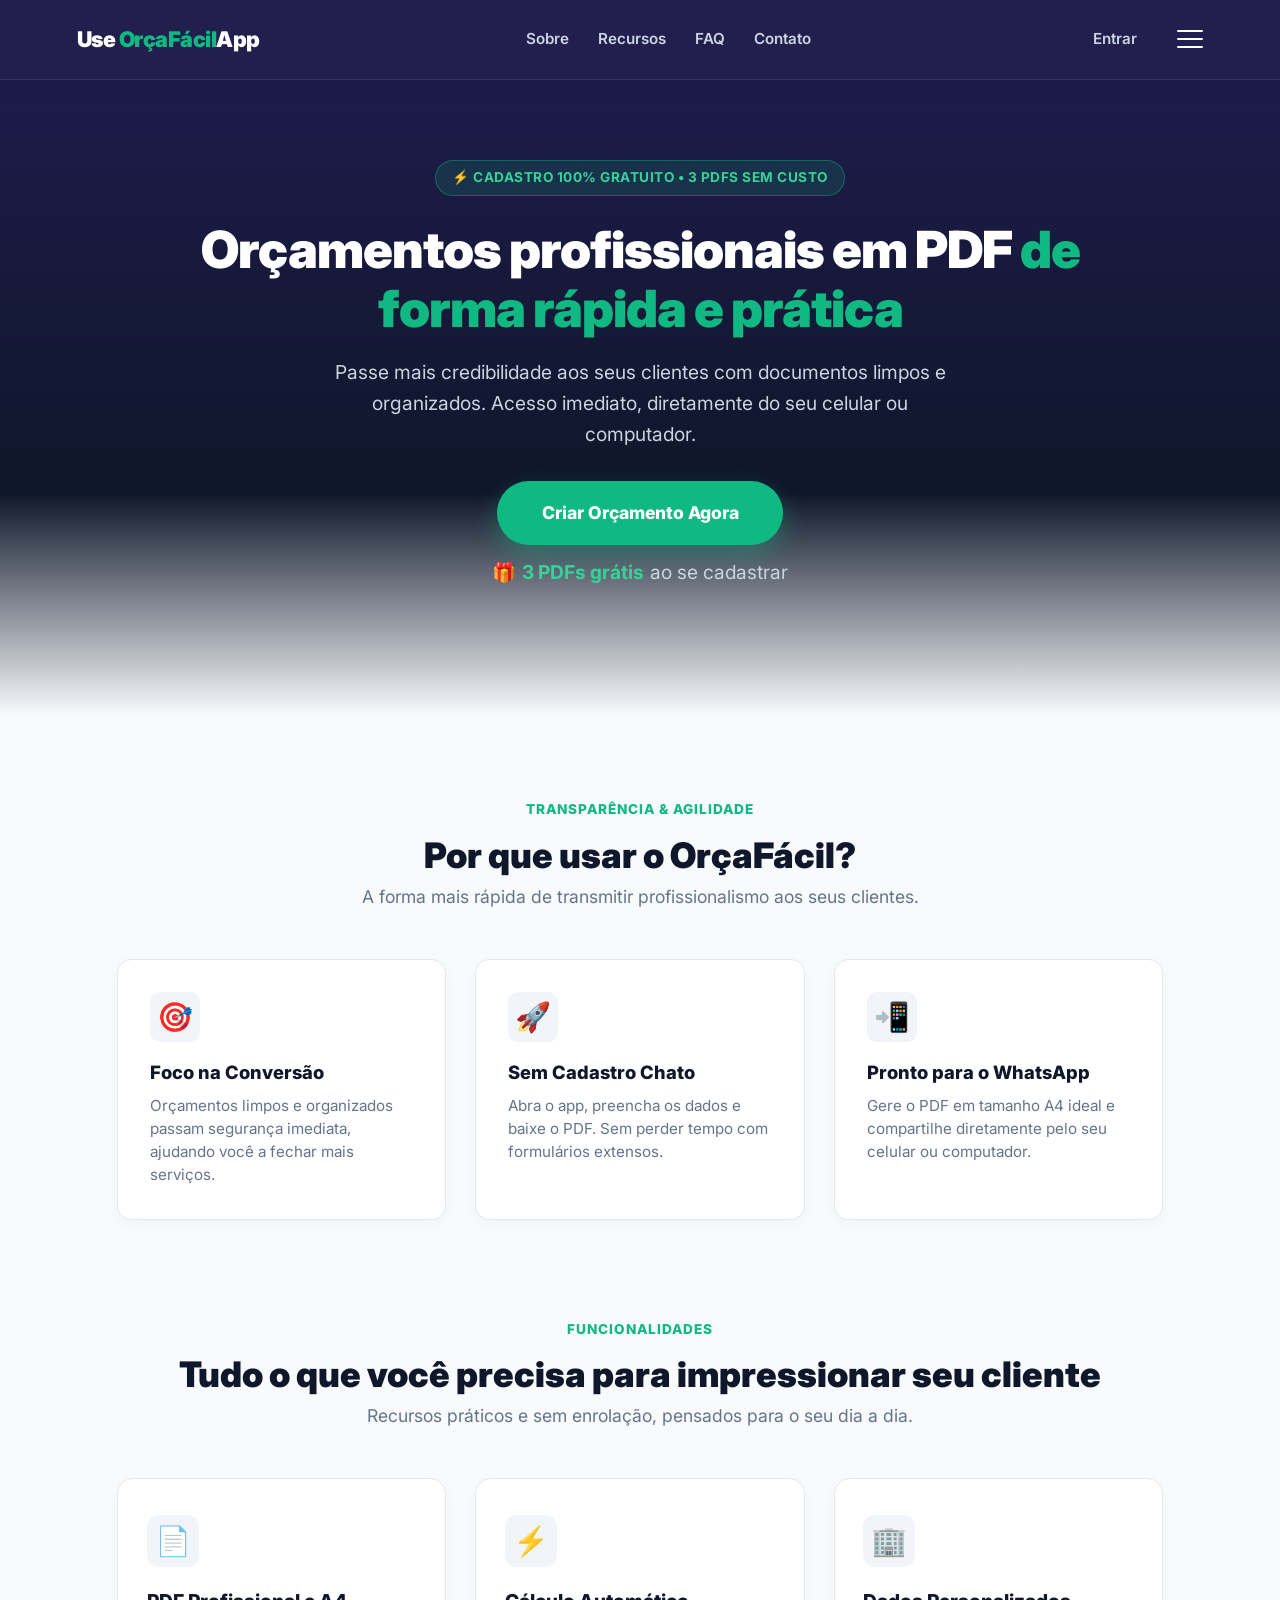
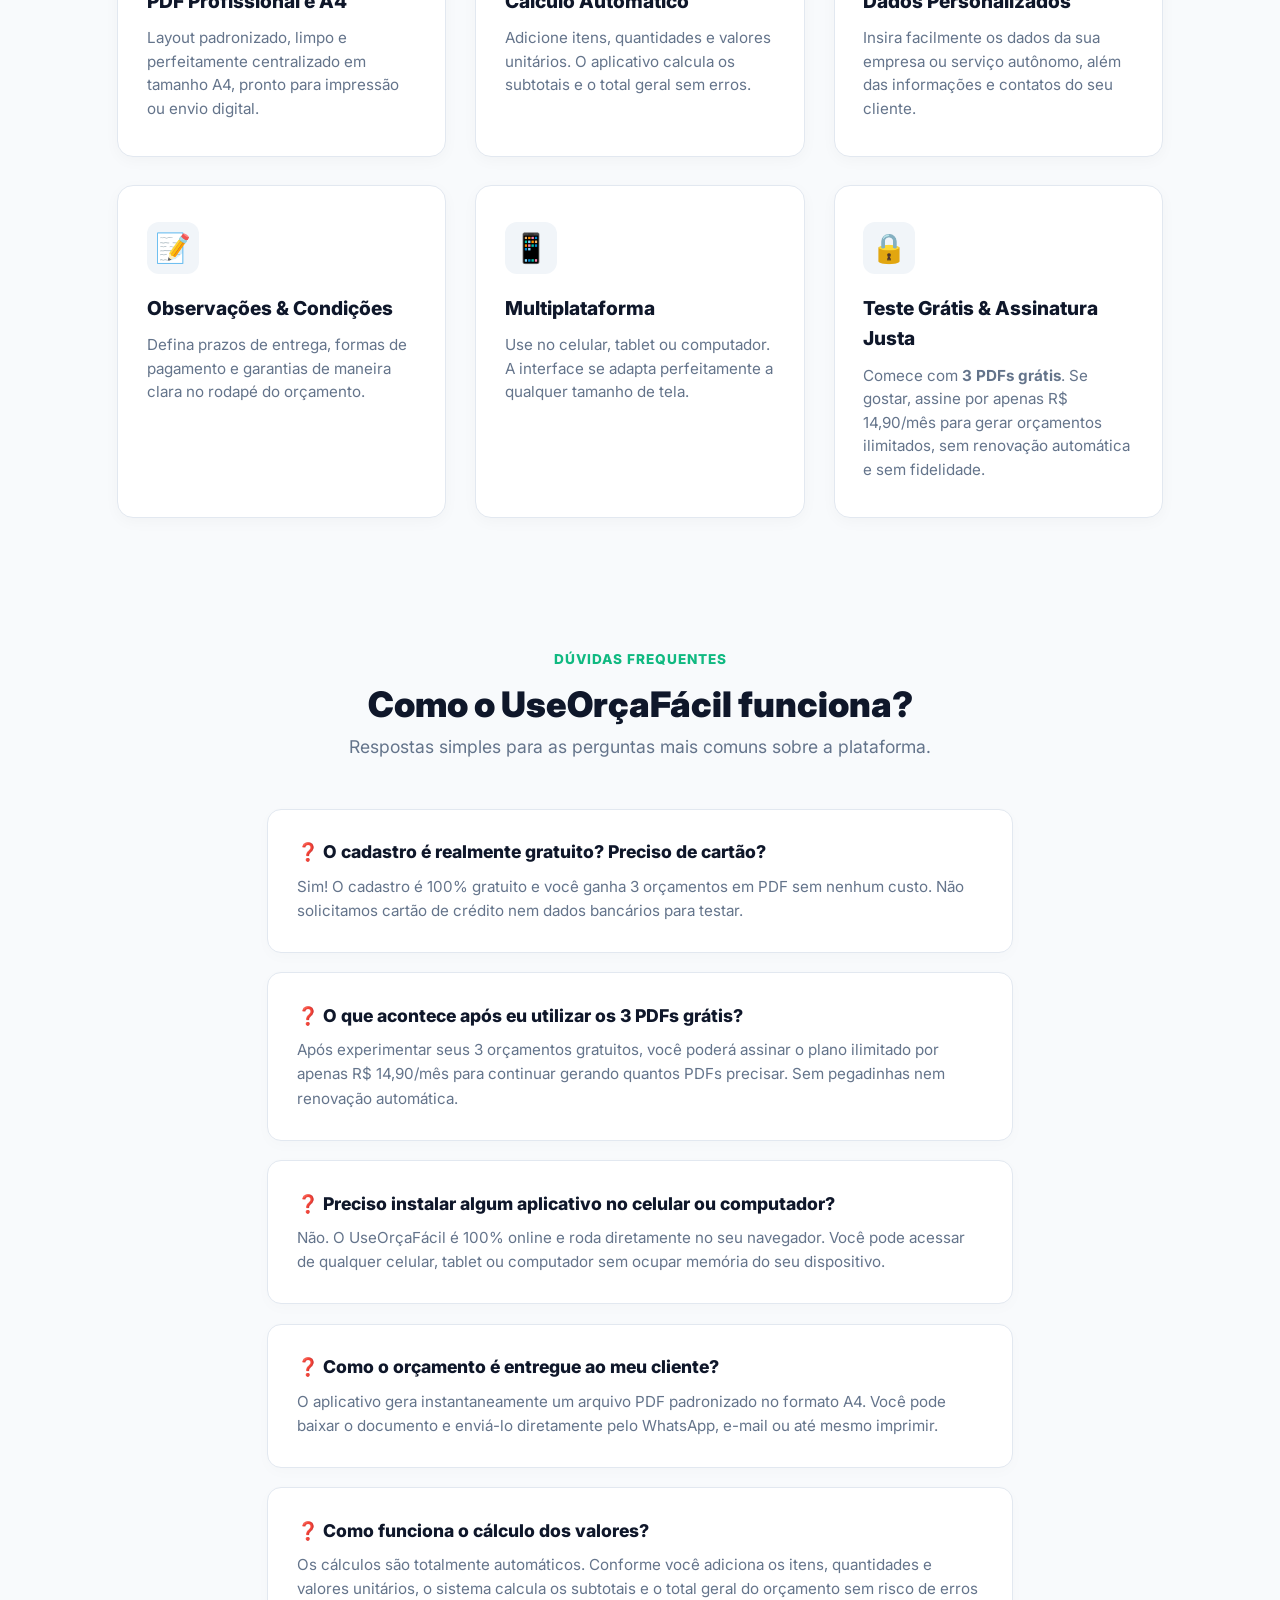
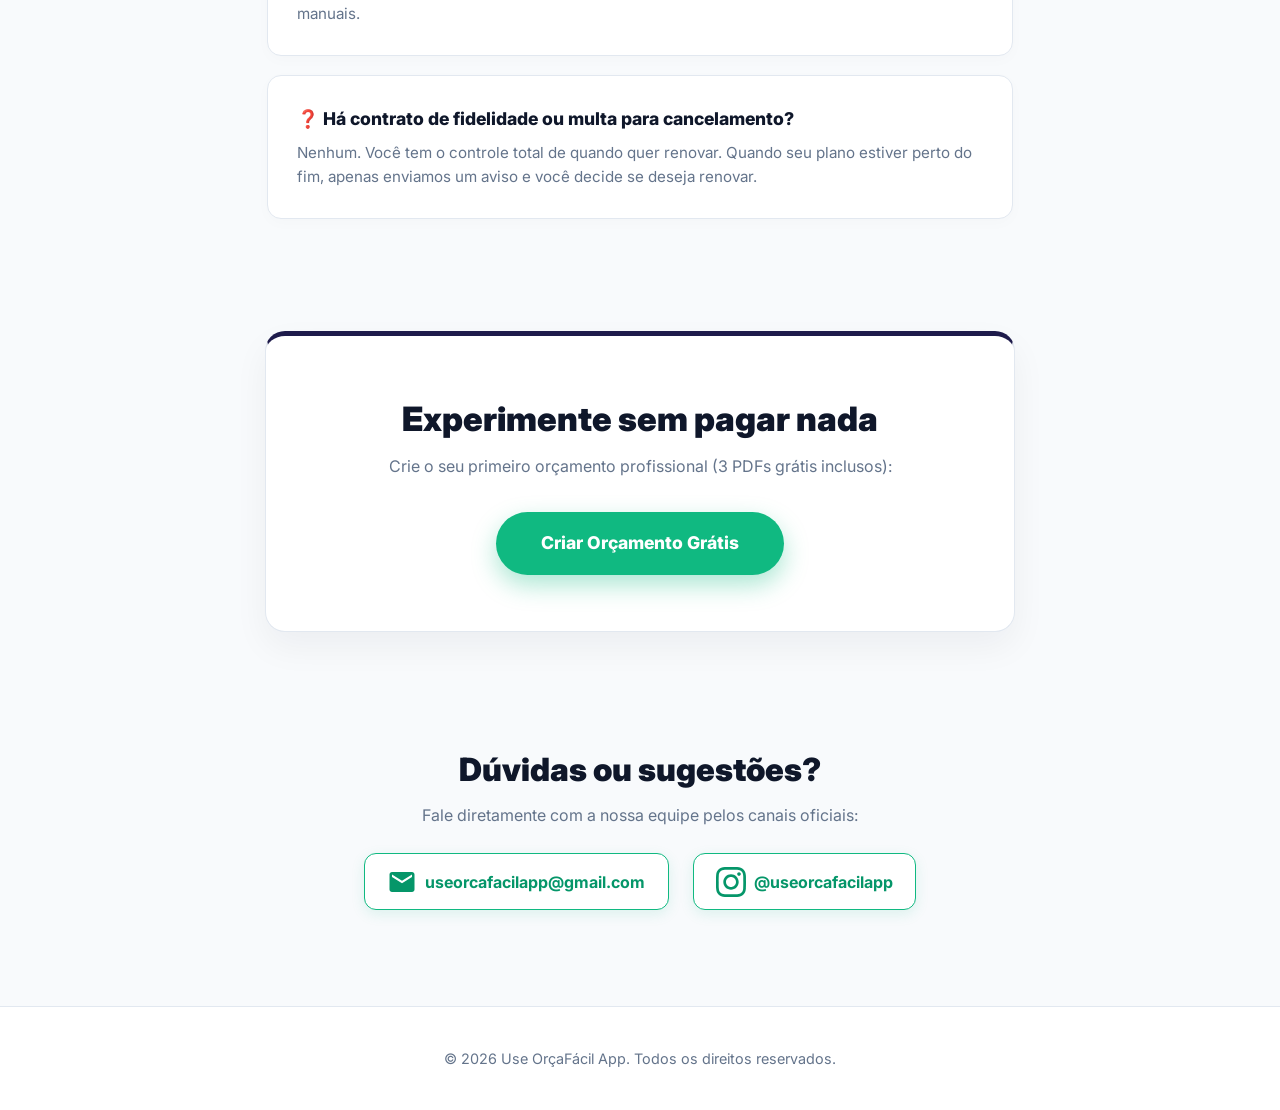
==== commit 32c2815e: "Correções de botões" ====
--- a/index.html
+++ b/index.html
@@ -608,7 +608,7 @@
             <a href="#recursos" onclick="toggleMenu()">Recursos</a>
             <a href="#faq" onclick="toggleMenu()">Perguntas Frequentes</a>
             <a href="#contato" onclick="toggleMenu()">Contato</a>
-            <a href="https://app.useorcafacilapp.com.br" class="highlight-link">Criar Orçamento Grátis</a>
+            <a href="https://app.useorcafacilapp.com.br" class="highlight-link">Criar Orçamento</a>
         </nav>
     </div>
 
@@ -782,7 +782,7 @@
     <!-- CHAMADA FINAL PARA AÇÃO -->
     <section class="quote-section">
         <h2>Experimente sem pagar nada</h2>
-        <p>Crie o seu primeiro orçamento profissional em menos de 1 minuto (3 PDFs grátis inclusos):</p>
+        <p>Crie o seu primeiro orçamento profissional (3 PDFs grátis inclusos):</p>
         <div class="cta-container">
             <a href="https://app.useorcafacilapp.com.br" class="btn-primary">Criar Orçamento Grátis</a>
         </div>
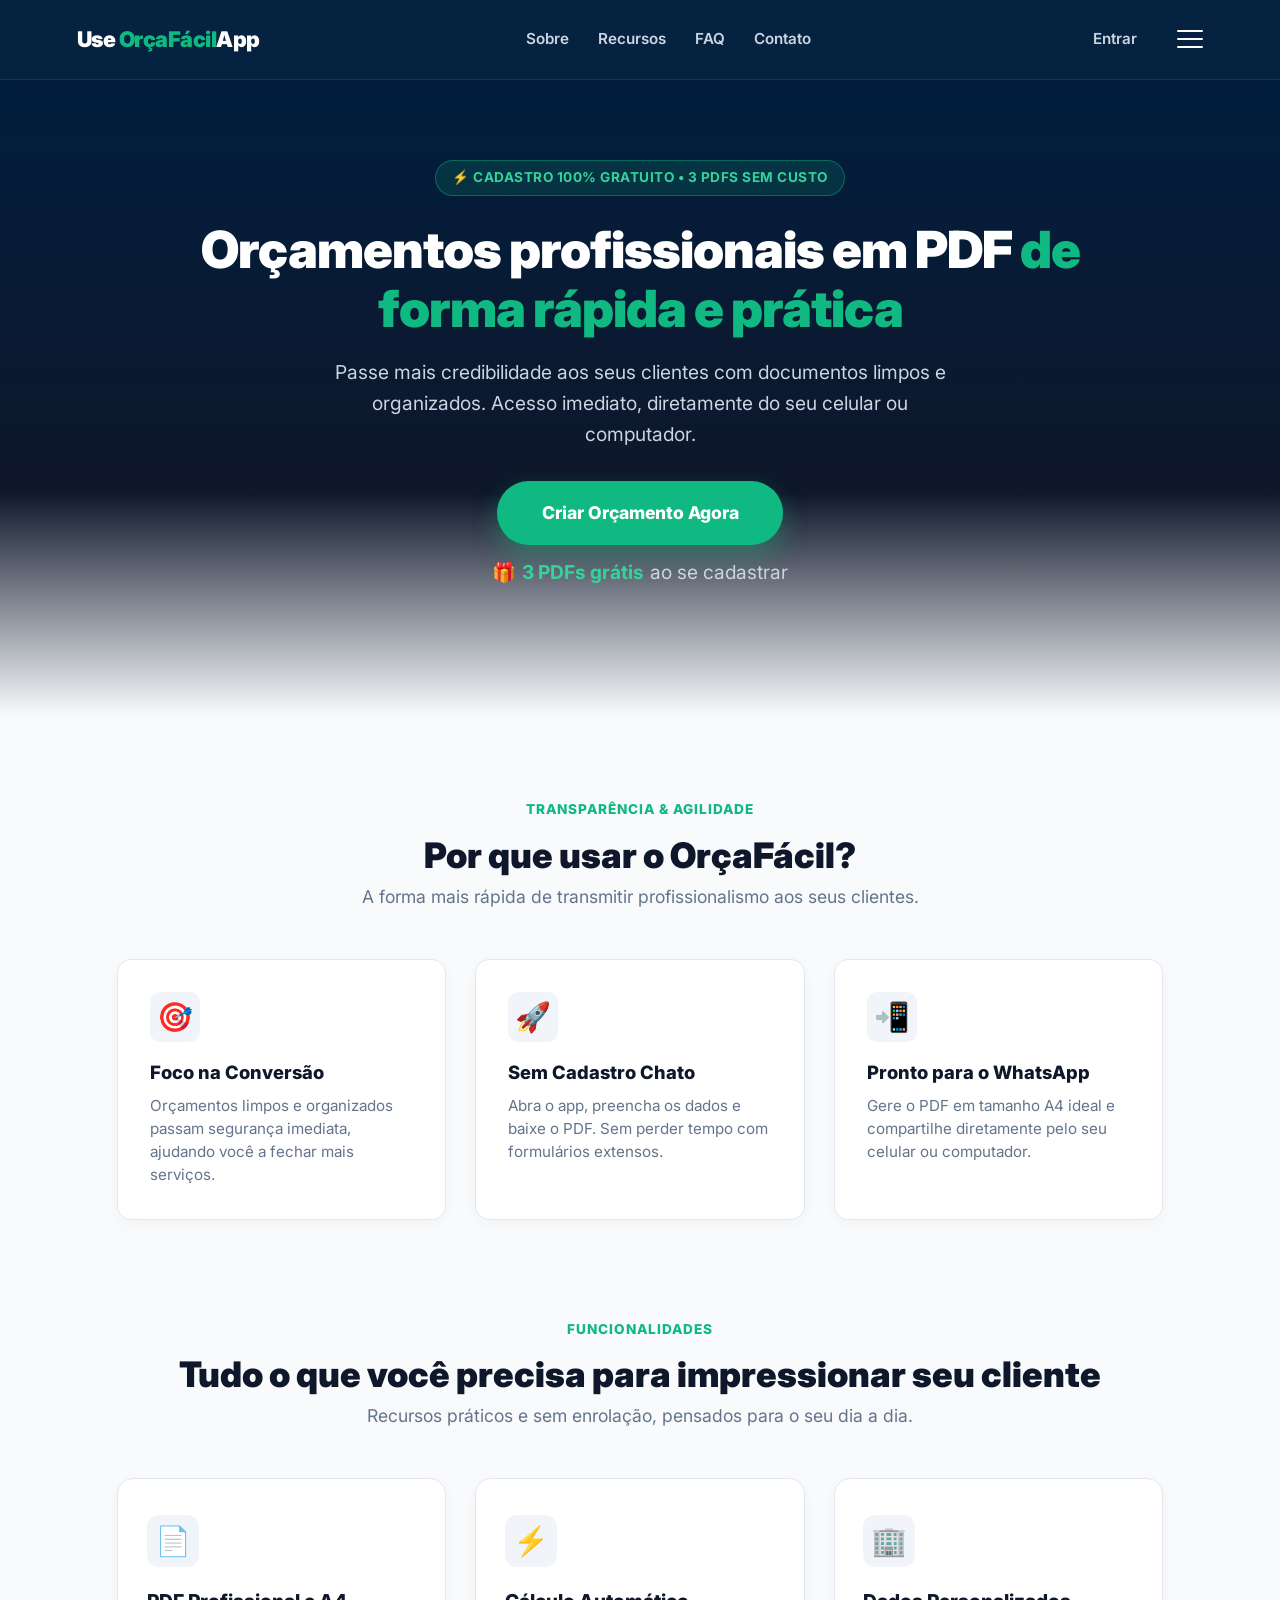
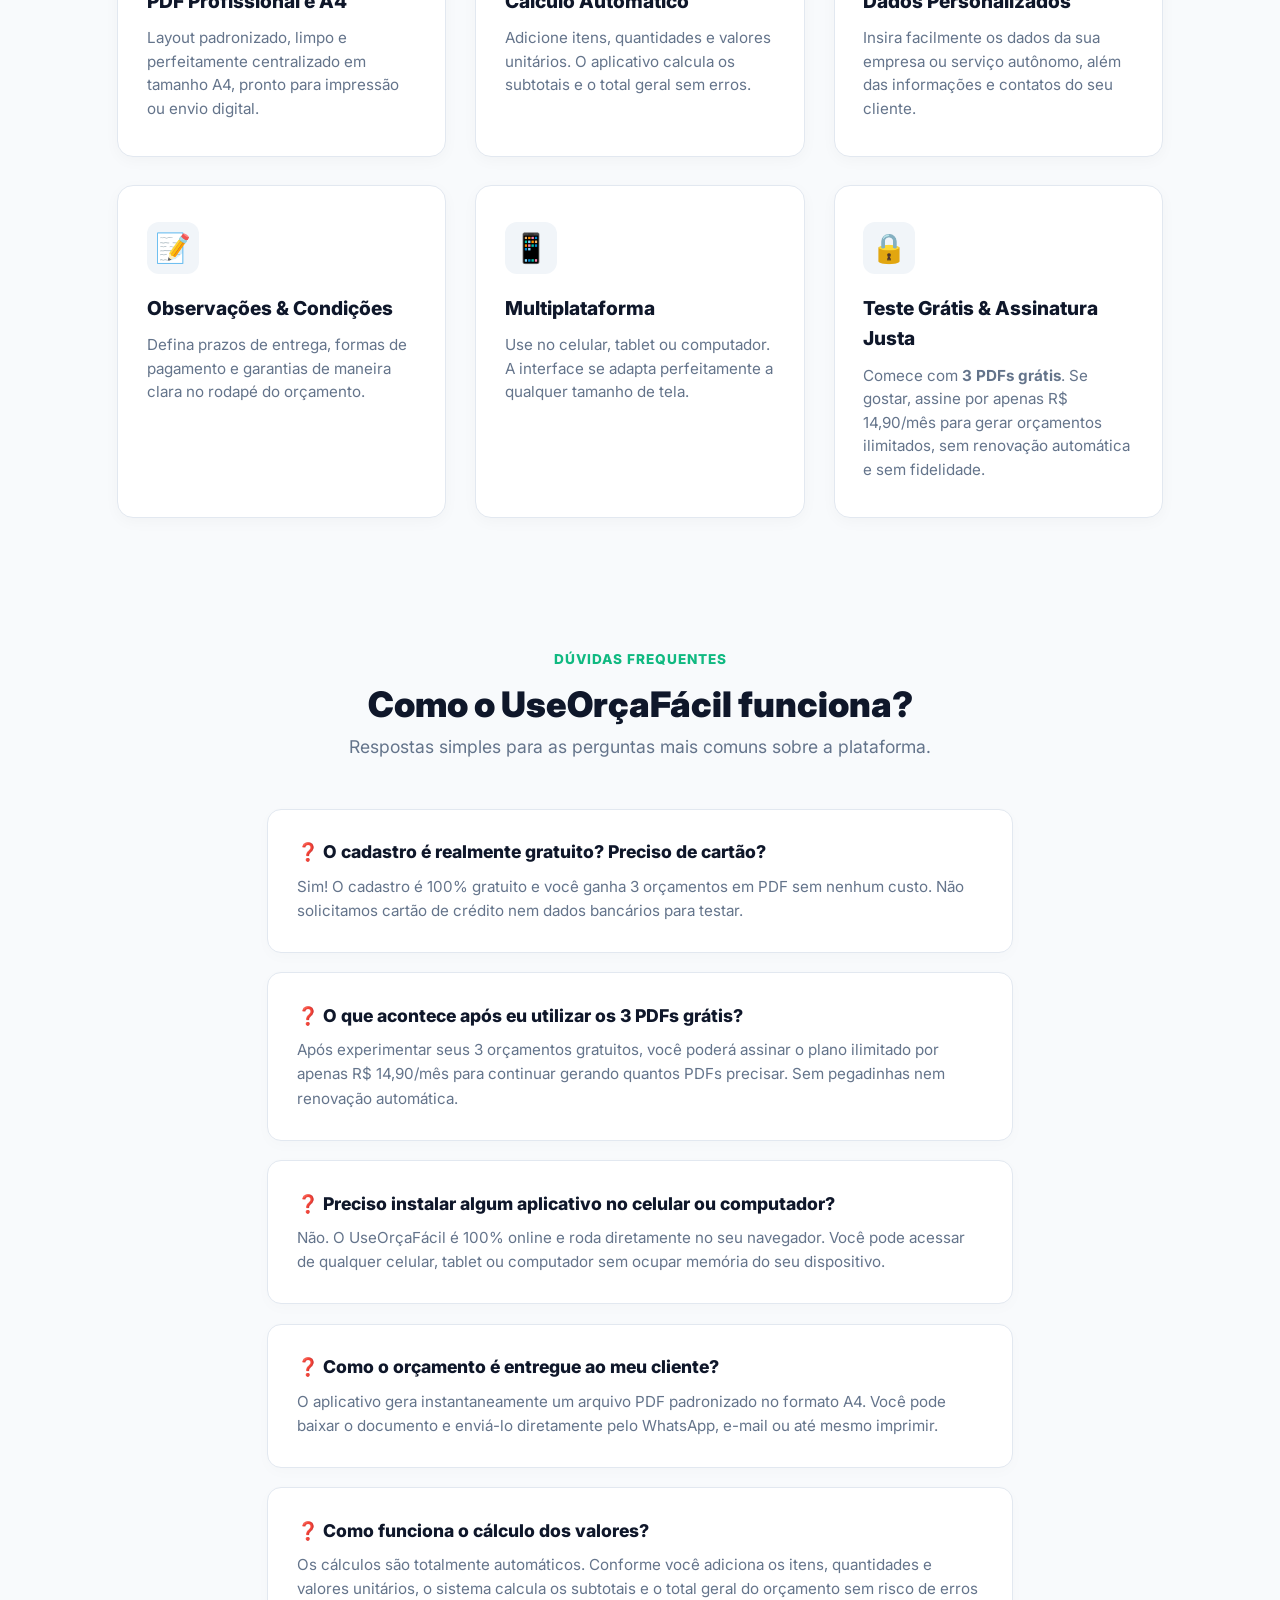
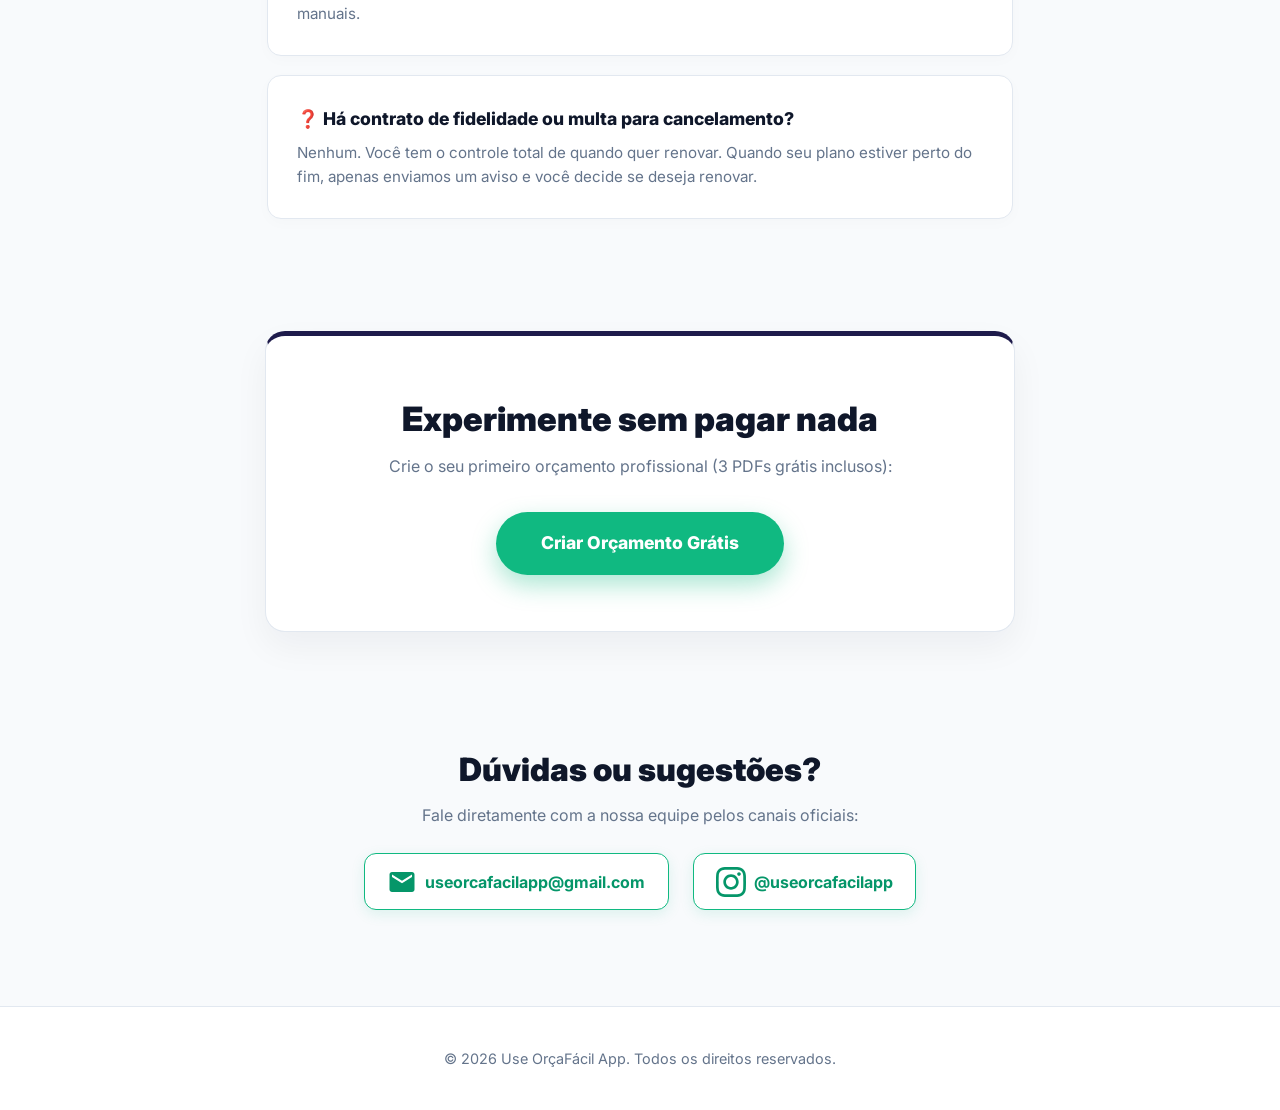
==== commit 54421aaa: "Atualização nas cores oficiais" ====
--- a/index.html
+++ b/index.html
@@ -4,7 +4,7 @@
 <head>
     <meta charset="UTF-8">
     <meta name="viewport" content="width=device-width, initial-scale=1.0">
-    <meta name="theme-color" content="#1e1b4b">
+    <meta name="theme-color" content="#011e3e">
     <meta name="description"
         content="Gestão simples e rápida de orçamentos em PDF para prestadores de serviço e autônomos.">
 
@@ -42,7 +42,7 @@
 
         body {
             background-color: #f8fafc;
-            color: #334155;
+            color: #011e3e;
             line-height: 1.6;
         }
 
@@ -62,7 +62,7 @@
             justify-content: space-between;
             align-items: center;
             padding: 1.2rem 6%;
-            background-color: rgba(30, 27, 75, 0.98);
+            background-color: rgba(1, 30, 62, 0.98);
             backdrop-filter: blur(12px);
             position: sticky;
             top: 0;
@@ -214,7 +214,7 @@
 
         /* HERO SECTION */
         .hero-wrapper {
-            background: linear-gradient(180deg, #1e1b4b 0%, #0f172a 65%, #f8fafc 100%);
+            background: linear-gradient(180deg, #011e3e 0%, #0f172a 65%, #f8fafc 100%);
             padding: 5rem 1.5rem 6rem;
             color: #ffffff;
             text-align: center;
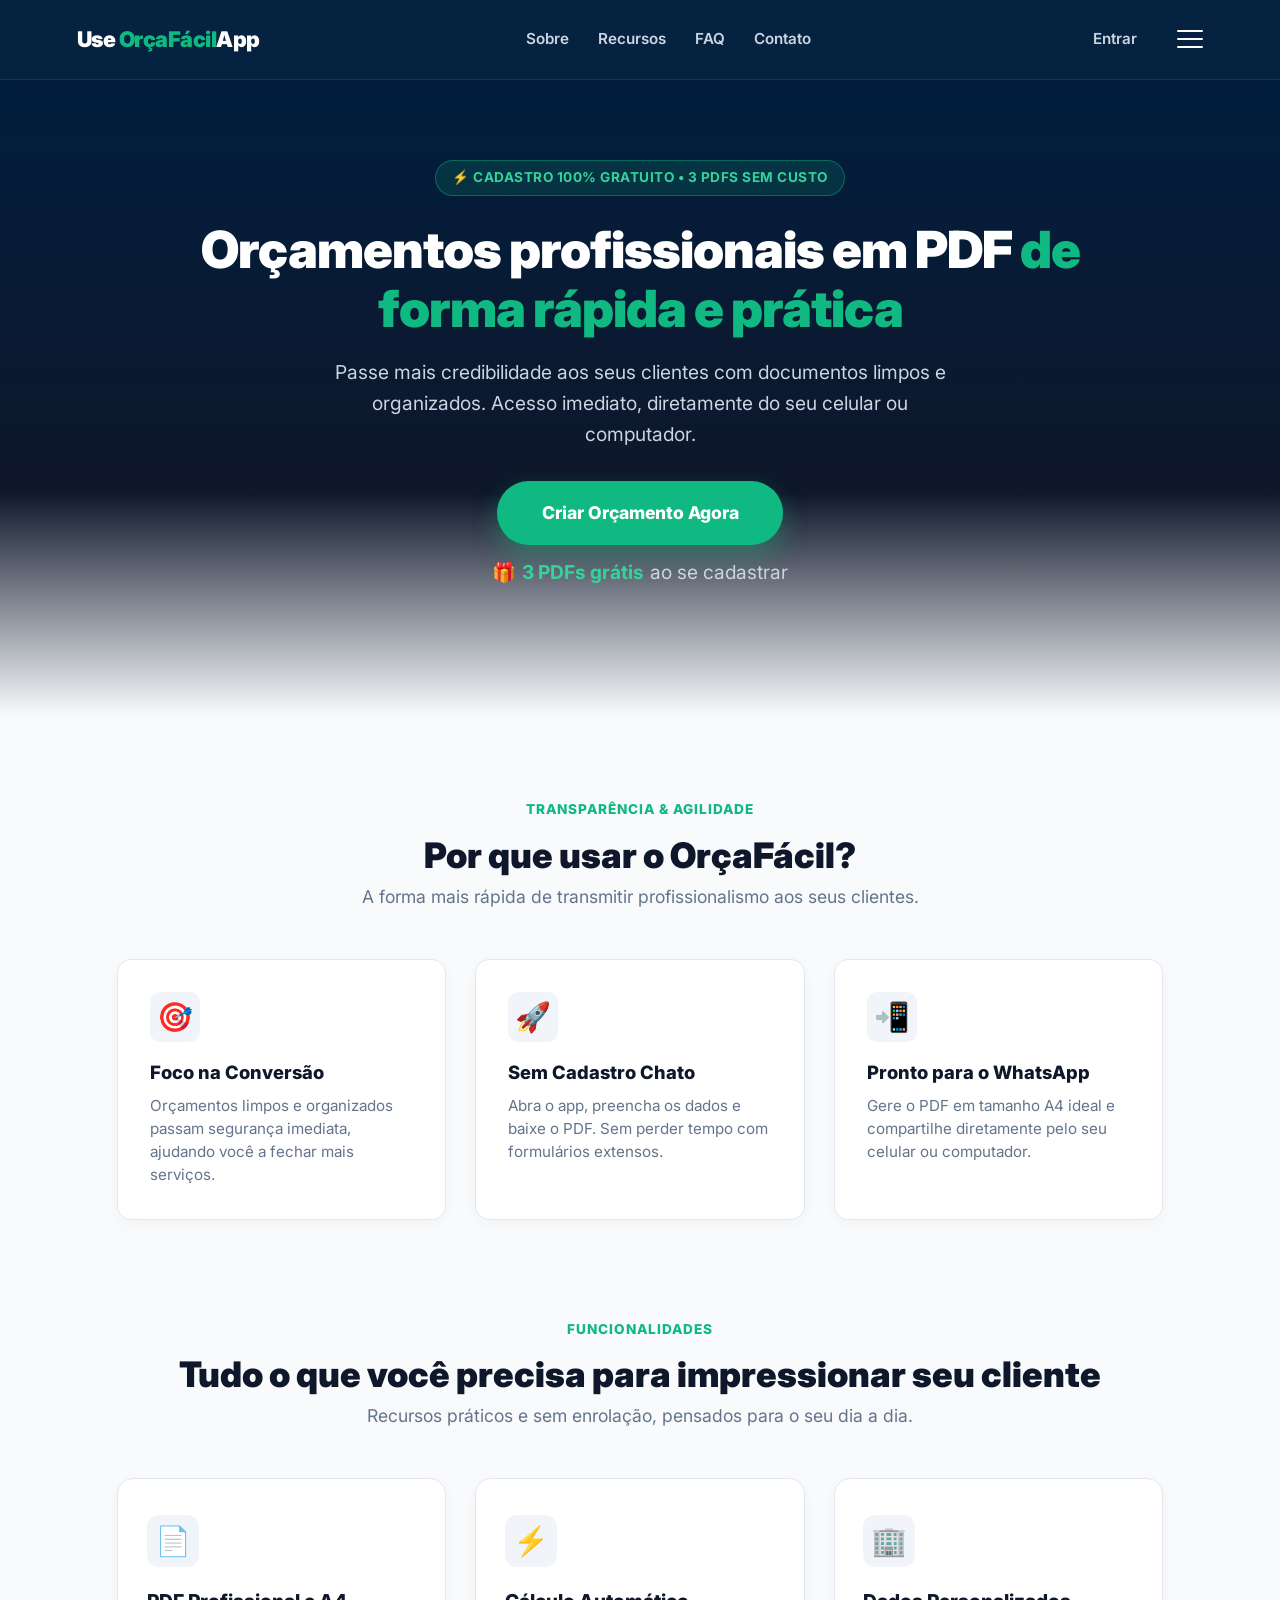
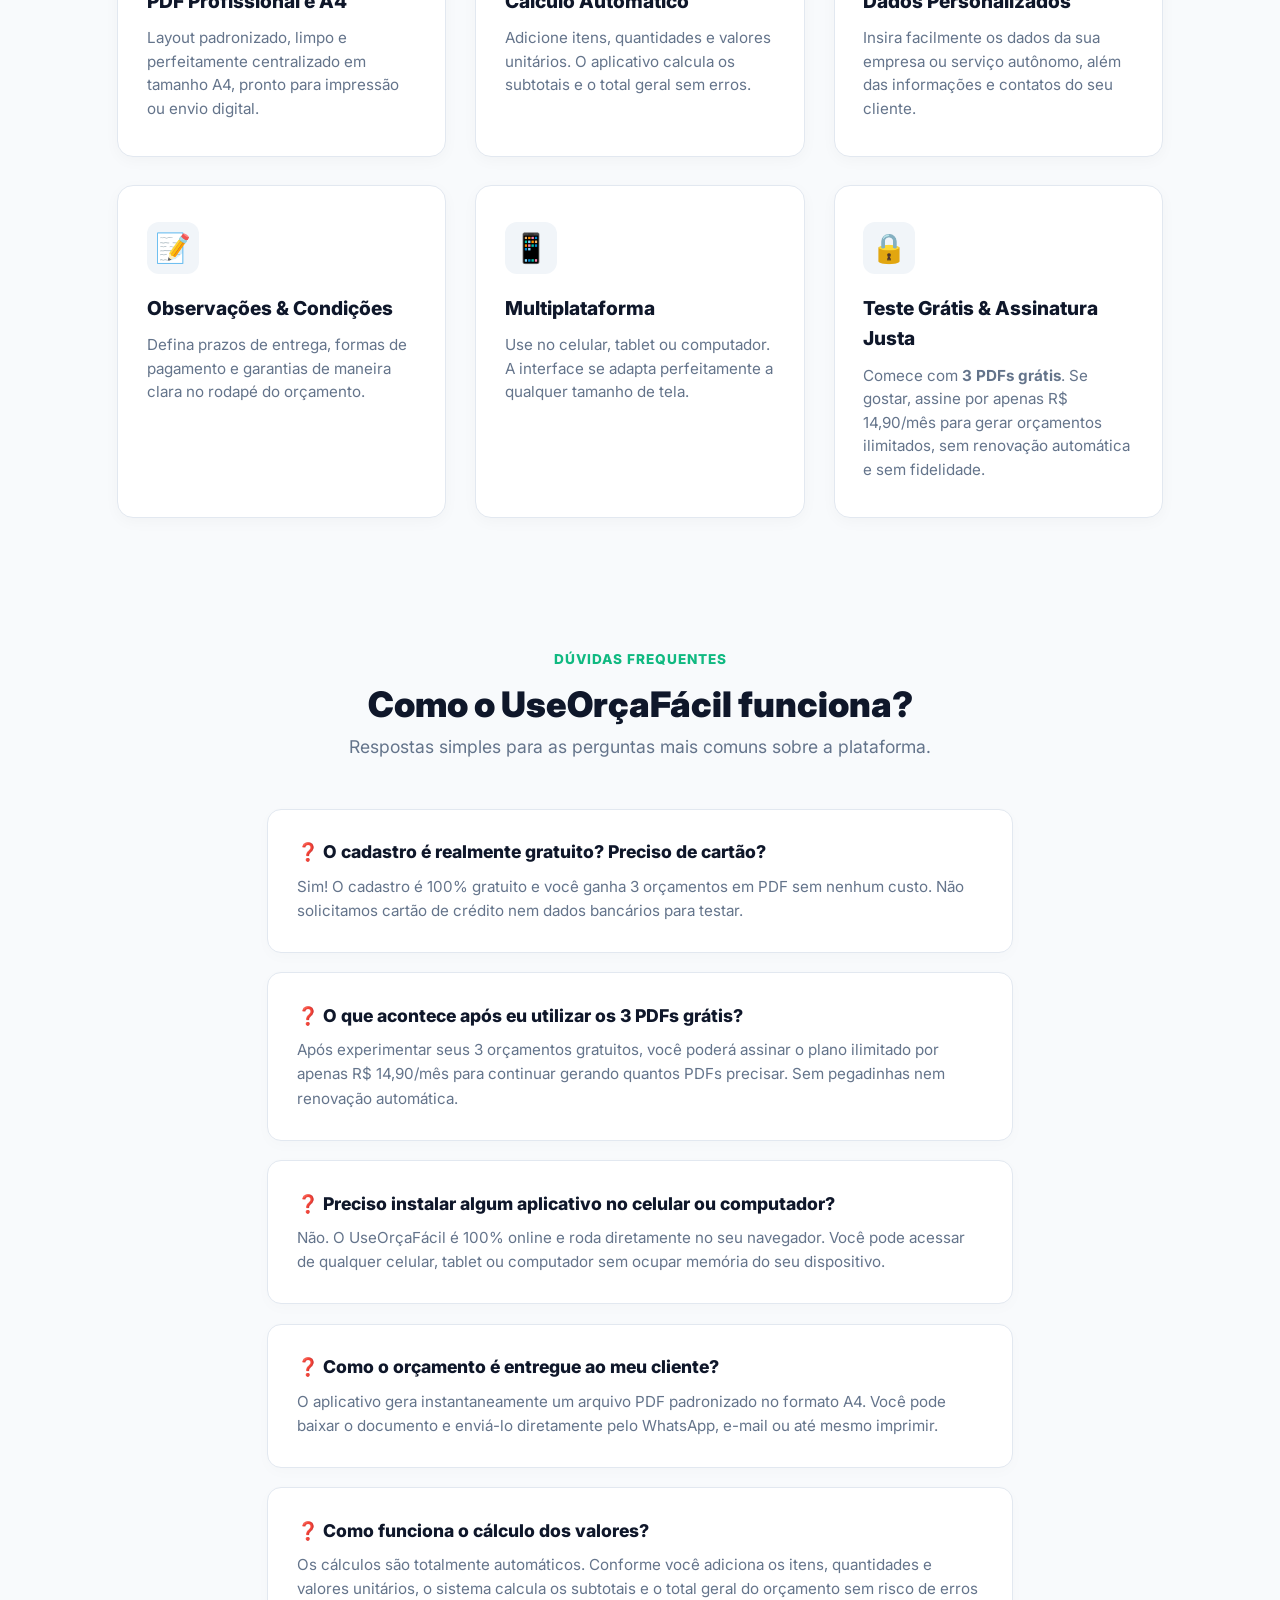
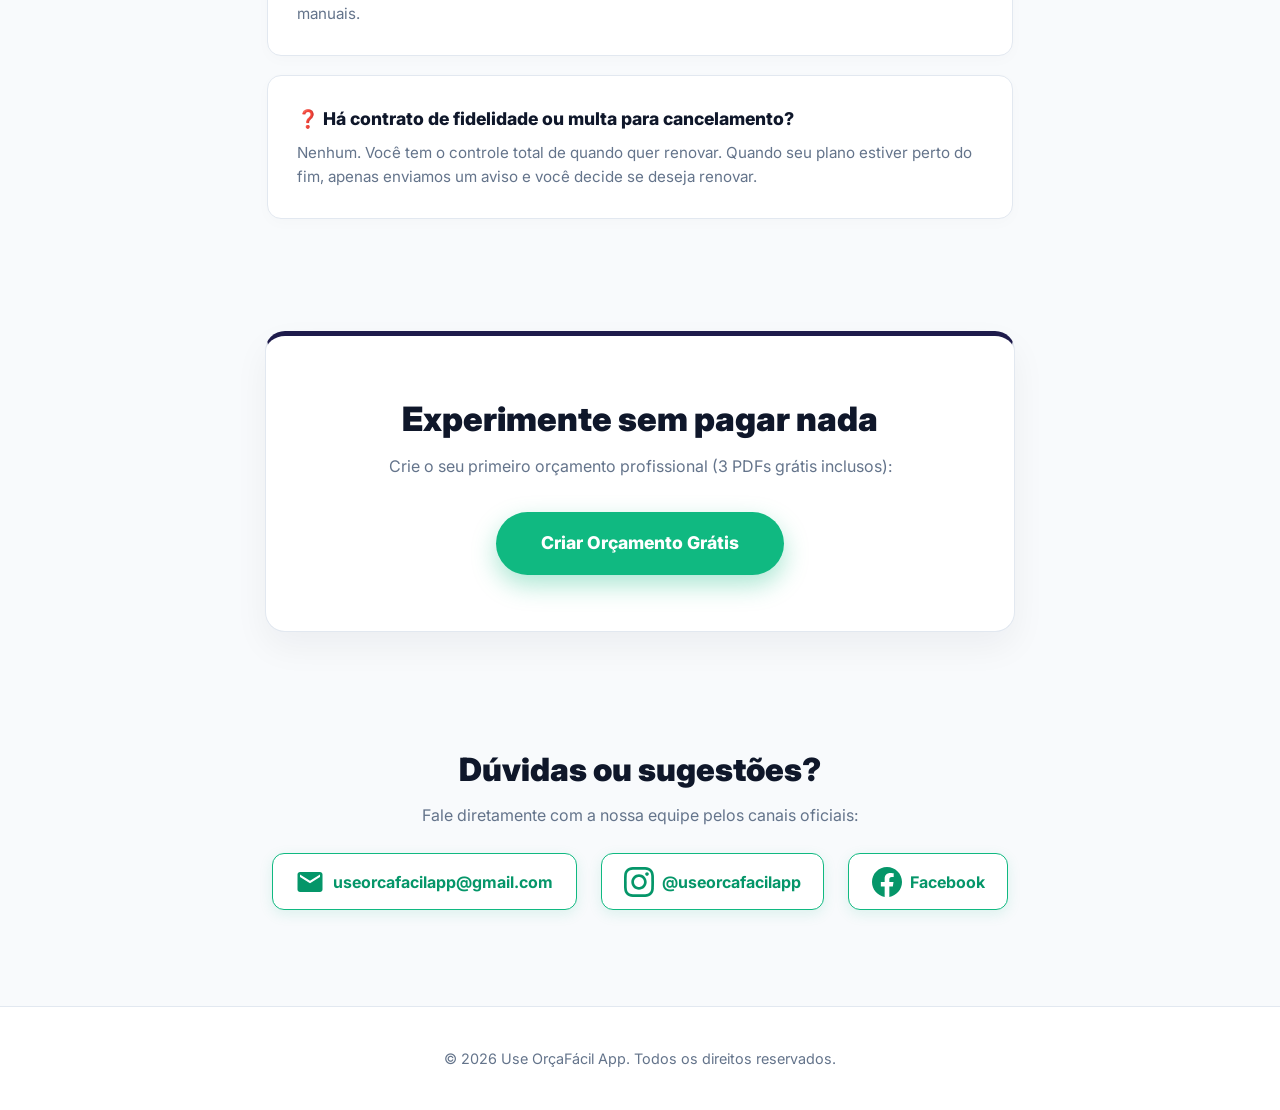
==== commit ce3f5157: "Inclusão do link do Facebook" ====
--- a/index.html
+++ b/index.html
@@ -810,6 +810,15 @@
                 </svg>
                 @useorcafacilapp
             </a>
+            <!-- ADICIONADO: BOTAO DO FACEBOOK -->
+            <a href="https://www.facebook.com/profile.php?id=61594741923054&locale=pt_BR" target="_blank"
+                rel="noopener noreferrer" class="contact-box">
+                <svg class="contact-icon" viewBox="0 0 24 24">
+                    <path
+                        d="M24 12.073c0-6.627-5.373-12-12-12s-12 5.373-12 12c0 5.99 4.388 10.954 10.125 11.854v-8.385H7.078v-3.47h3.047V9.43c0-3.007 1.792-4.669 4.533-4.669 1.312 0 2.686.235 2.686.235v2.953H15.83c-1.491 0-1.956.925-1.956 1.874v2.25h3.328l-.532 3.47h-2.796v8.385C19.612 23.027 24 18.062 24 12.073z" />
+                </svg>
+                Facebook
+            </a>
         </div>
     </section>
 
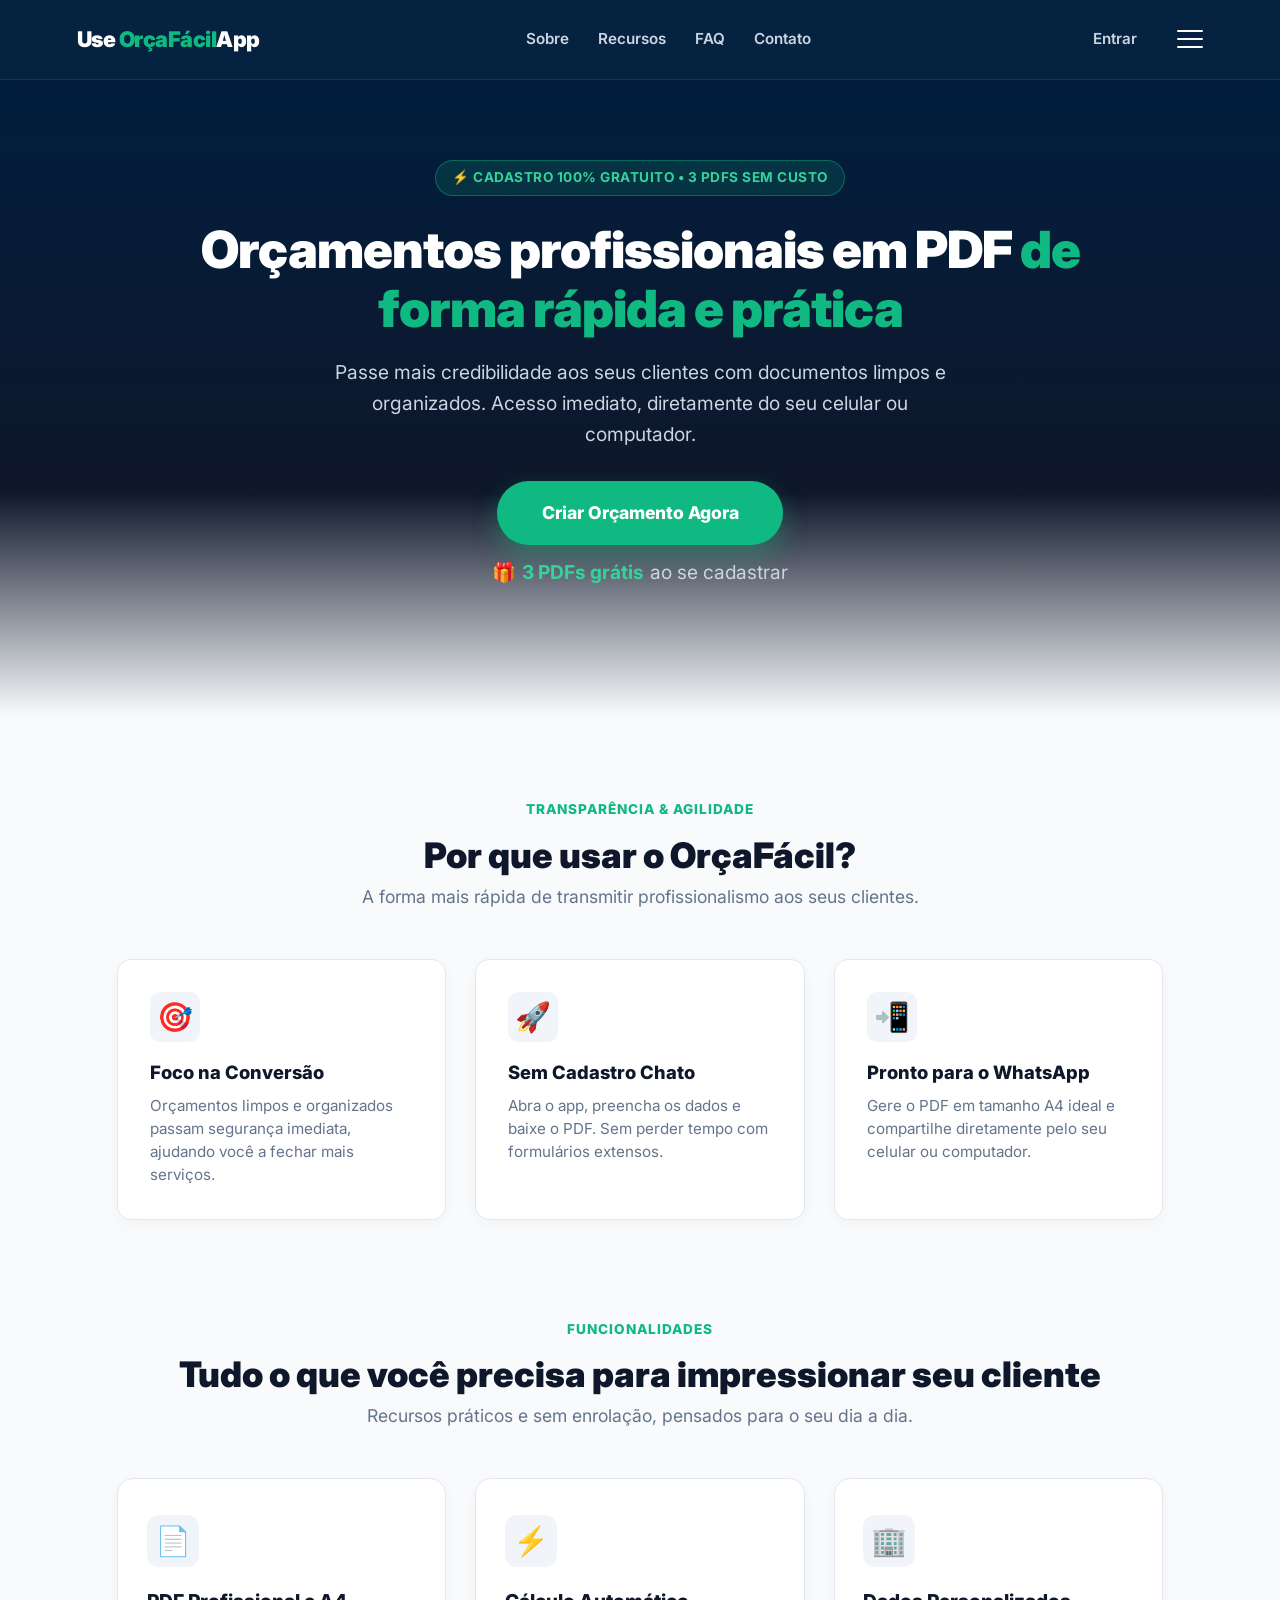
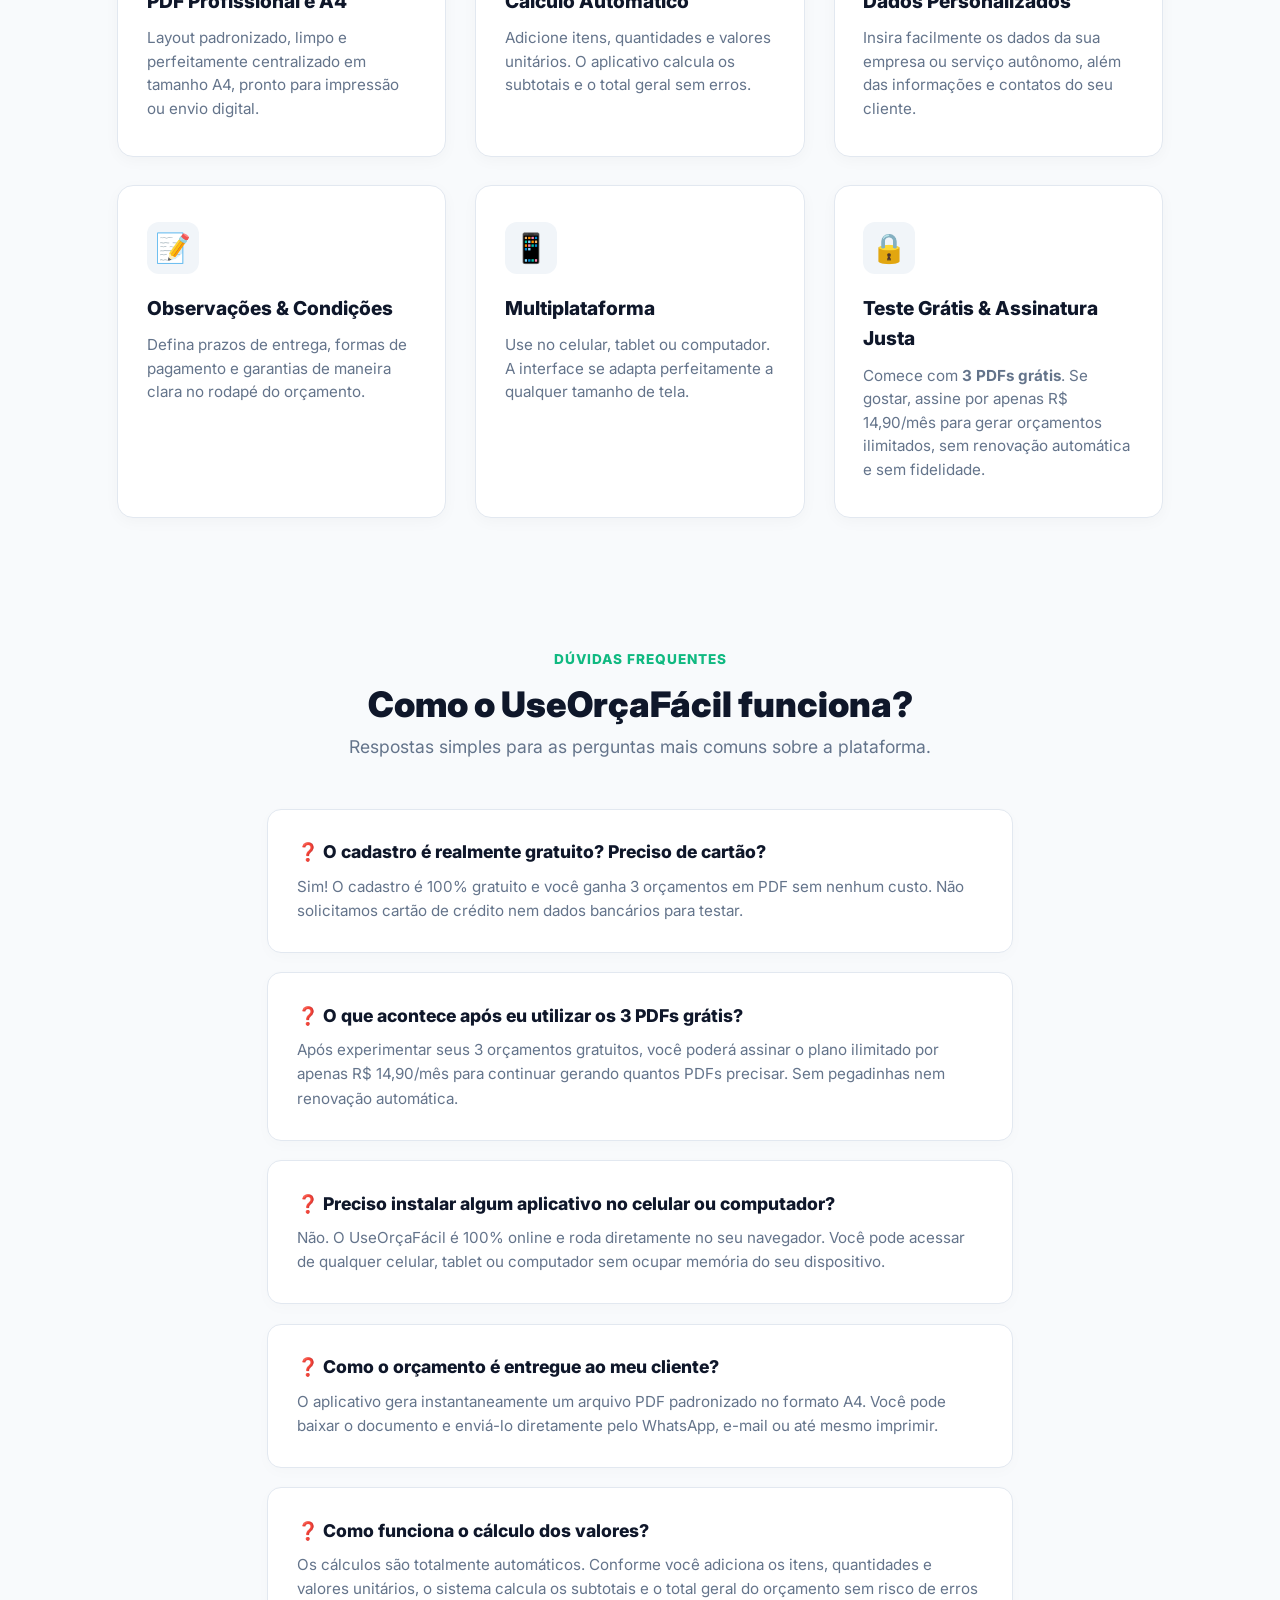
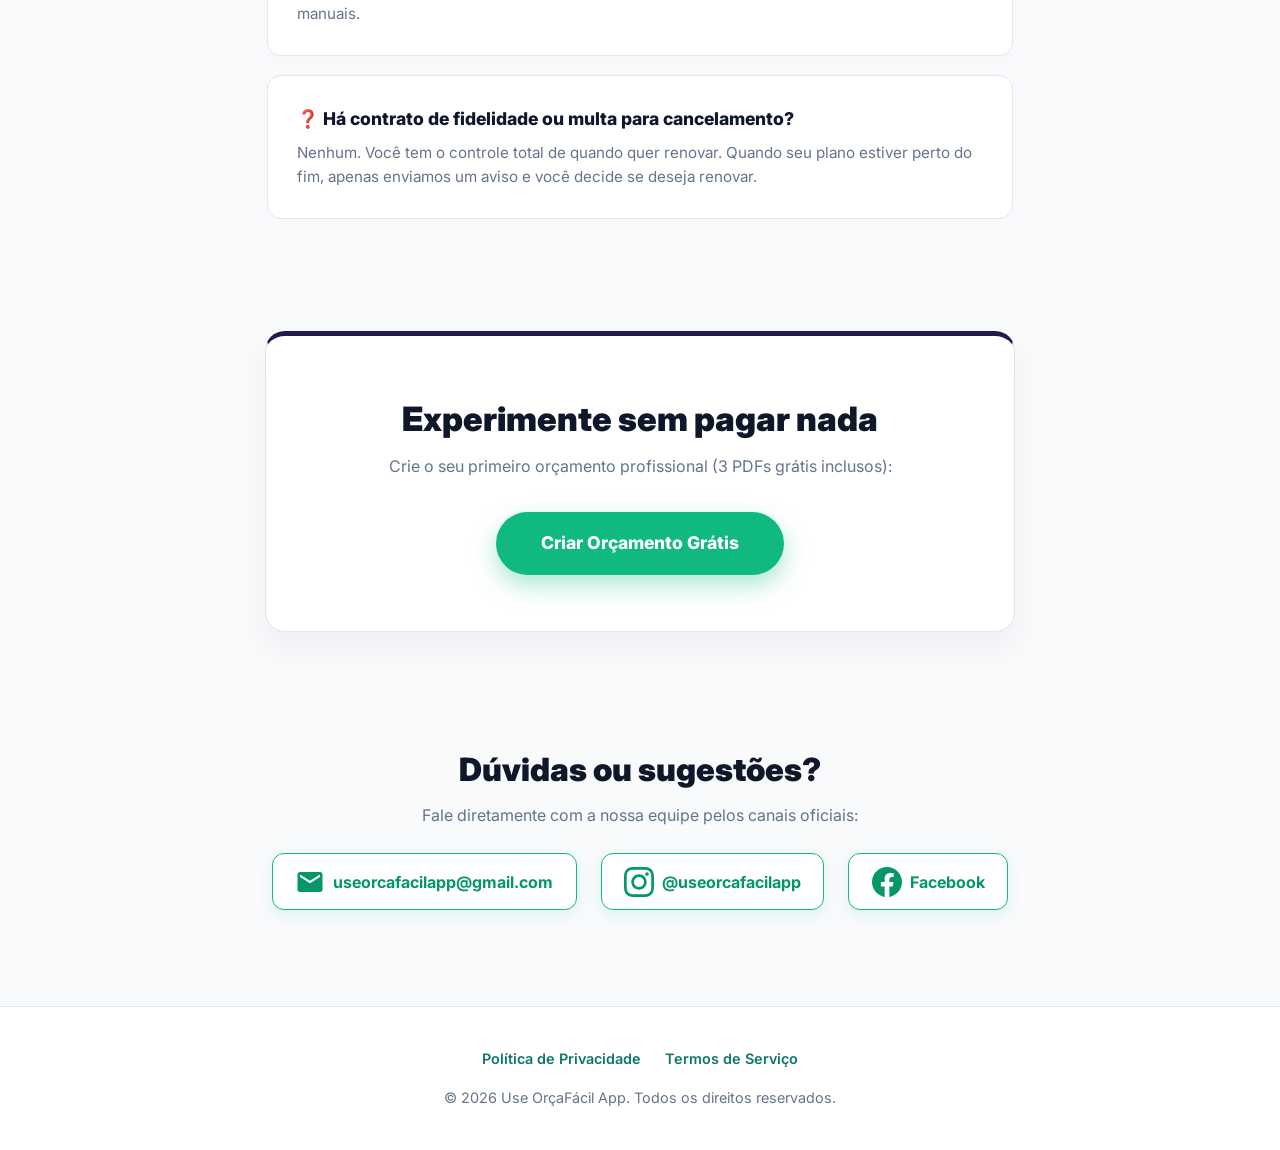
==== commit 3b7326a0: "Inclusão da Política de Privacidade e Termos de Serviço" ====
--- a/index.html
+++ b/index.html
@@ -559,6 +559,23 @@
             background-color: #ffffff;
             margin-top: 4rem;
             border-top: 1px solid #e2e8f0;
+        }
+
+        .footer-links {
+            display: flex;
+            justify-content: center;
+            flex-wrap: wrap;
+            gap: 0.75rem 1.5rem;
+            margin-bottom: 1rem;
+        }
+
+        .footer-links a {
+            color: #0f766e;
+            font-weight: 600;
+        }
+
+        .footer-links a:hover {
+            text-decoration: underline;
         }
 
         @media (max-width: 900px) {
@@ -824,6 +841,10 @@
 
     <!-- FOOTER -->
     <footer>
+        <nav class="footer-links" aria-label="Documentos legais">
+            <a href="privacidade.html">Política de Privacidade</a>
+            <a href="termos-de-servico.html">Termos de Serviço</a>
+        </nav>
         <p>&copy; 2026 Use OrçaFácil App. Todos os direitos reservados.</p>
     </footer>
 
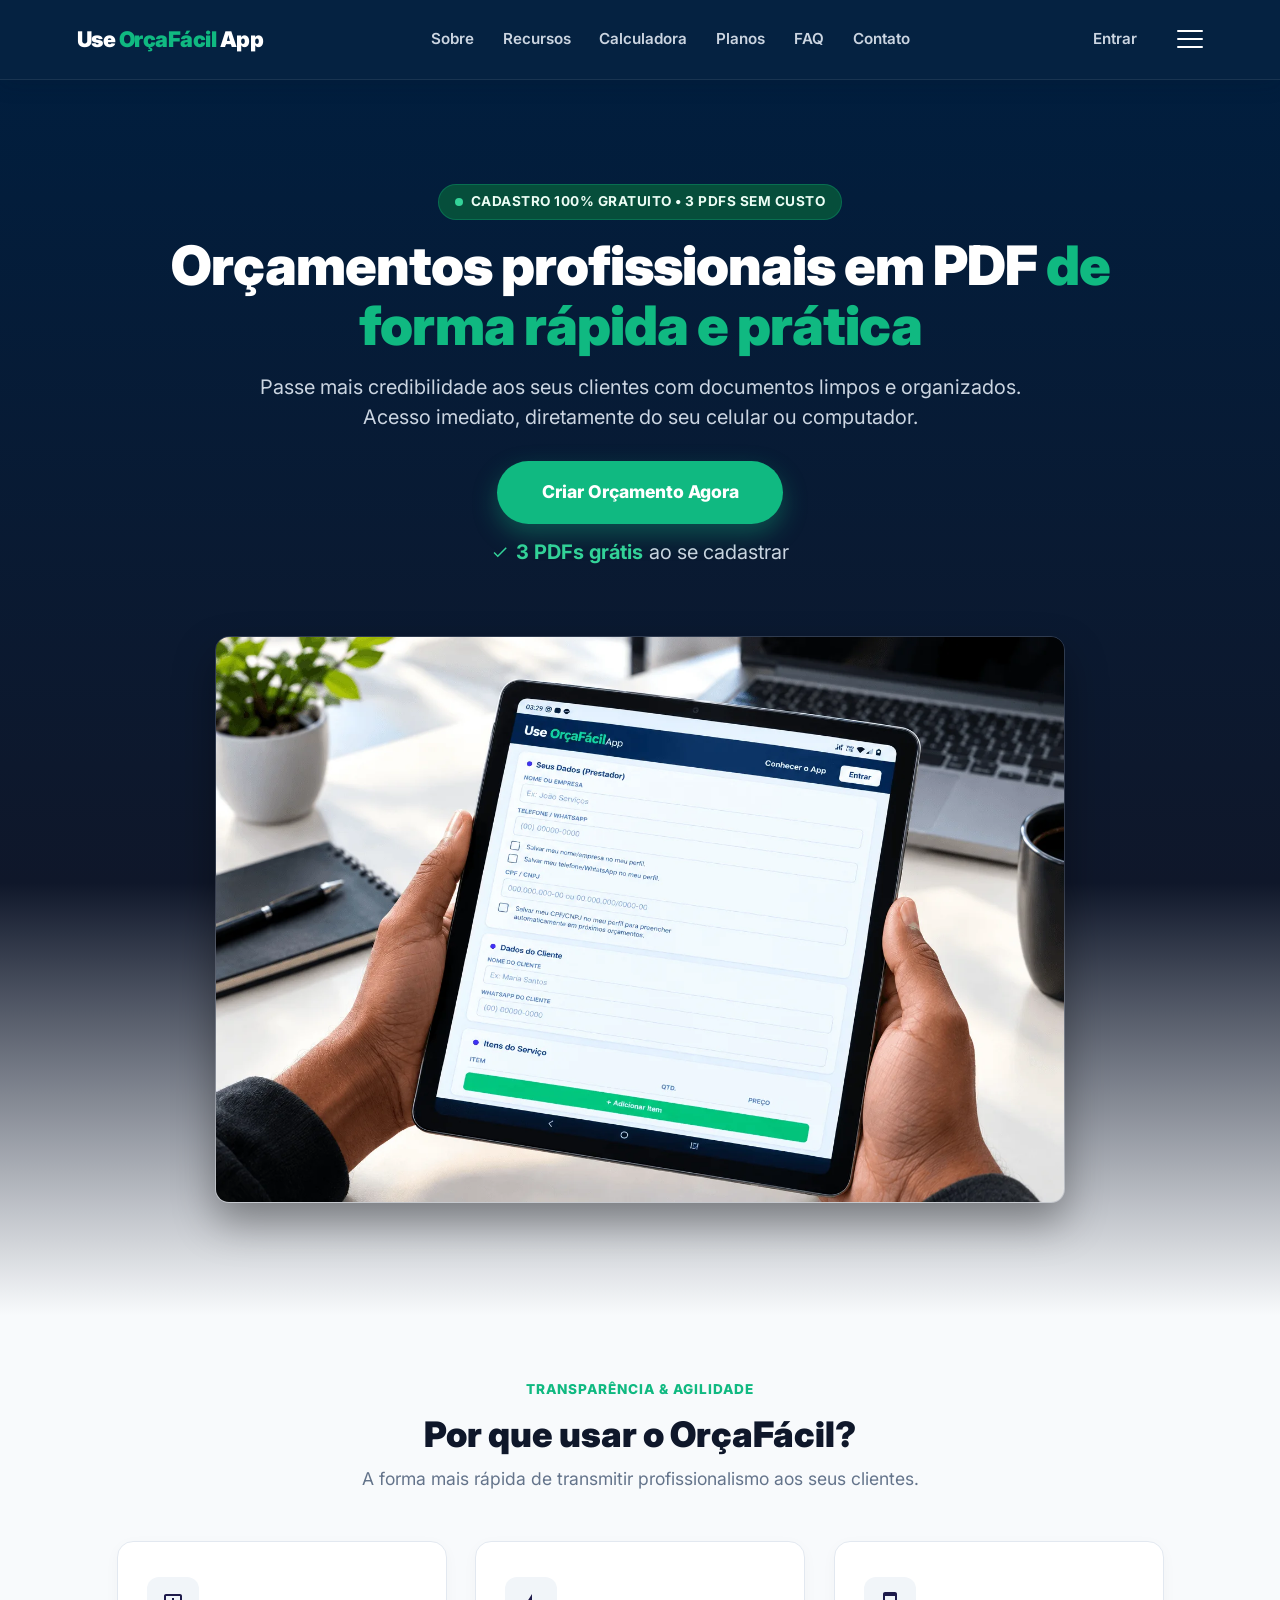
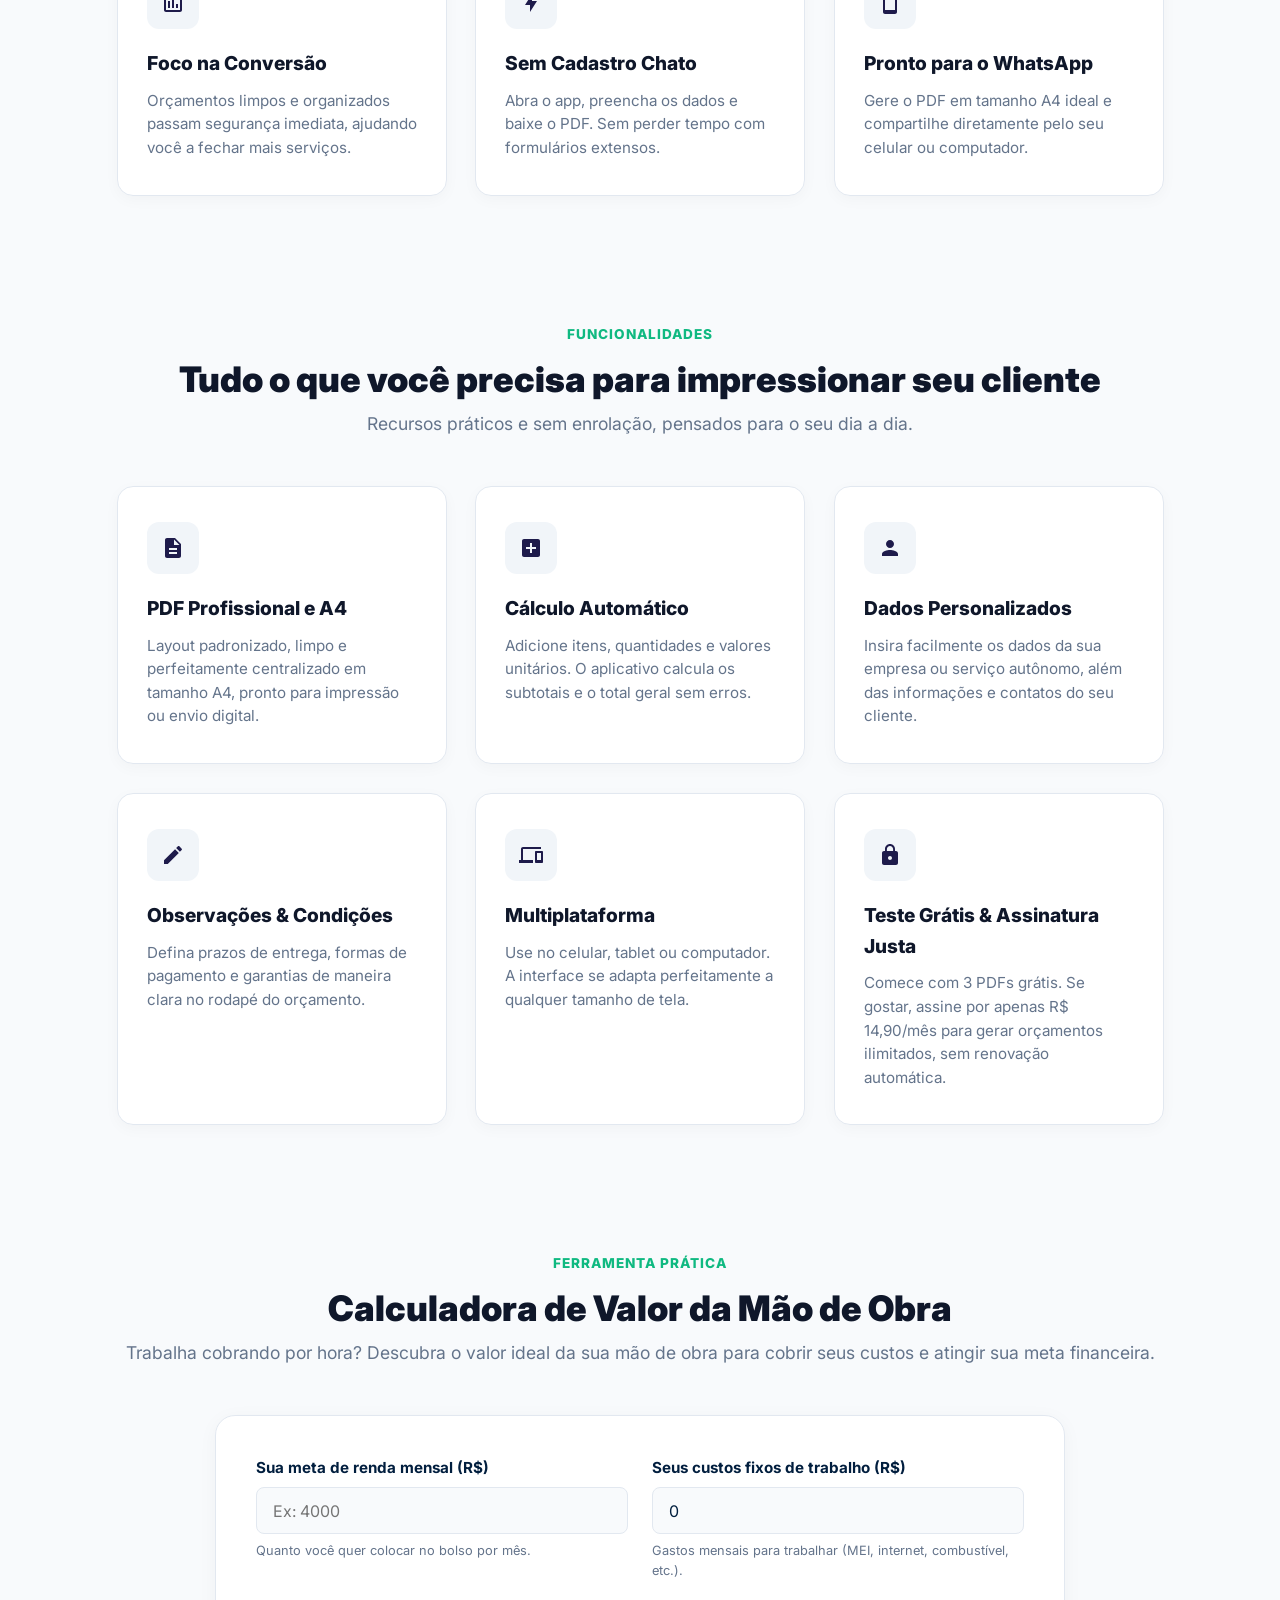
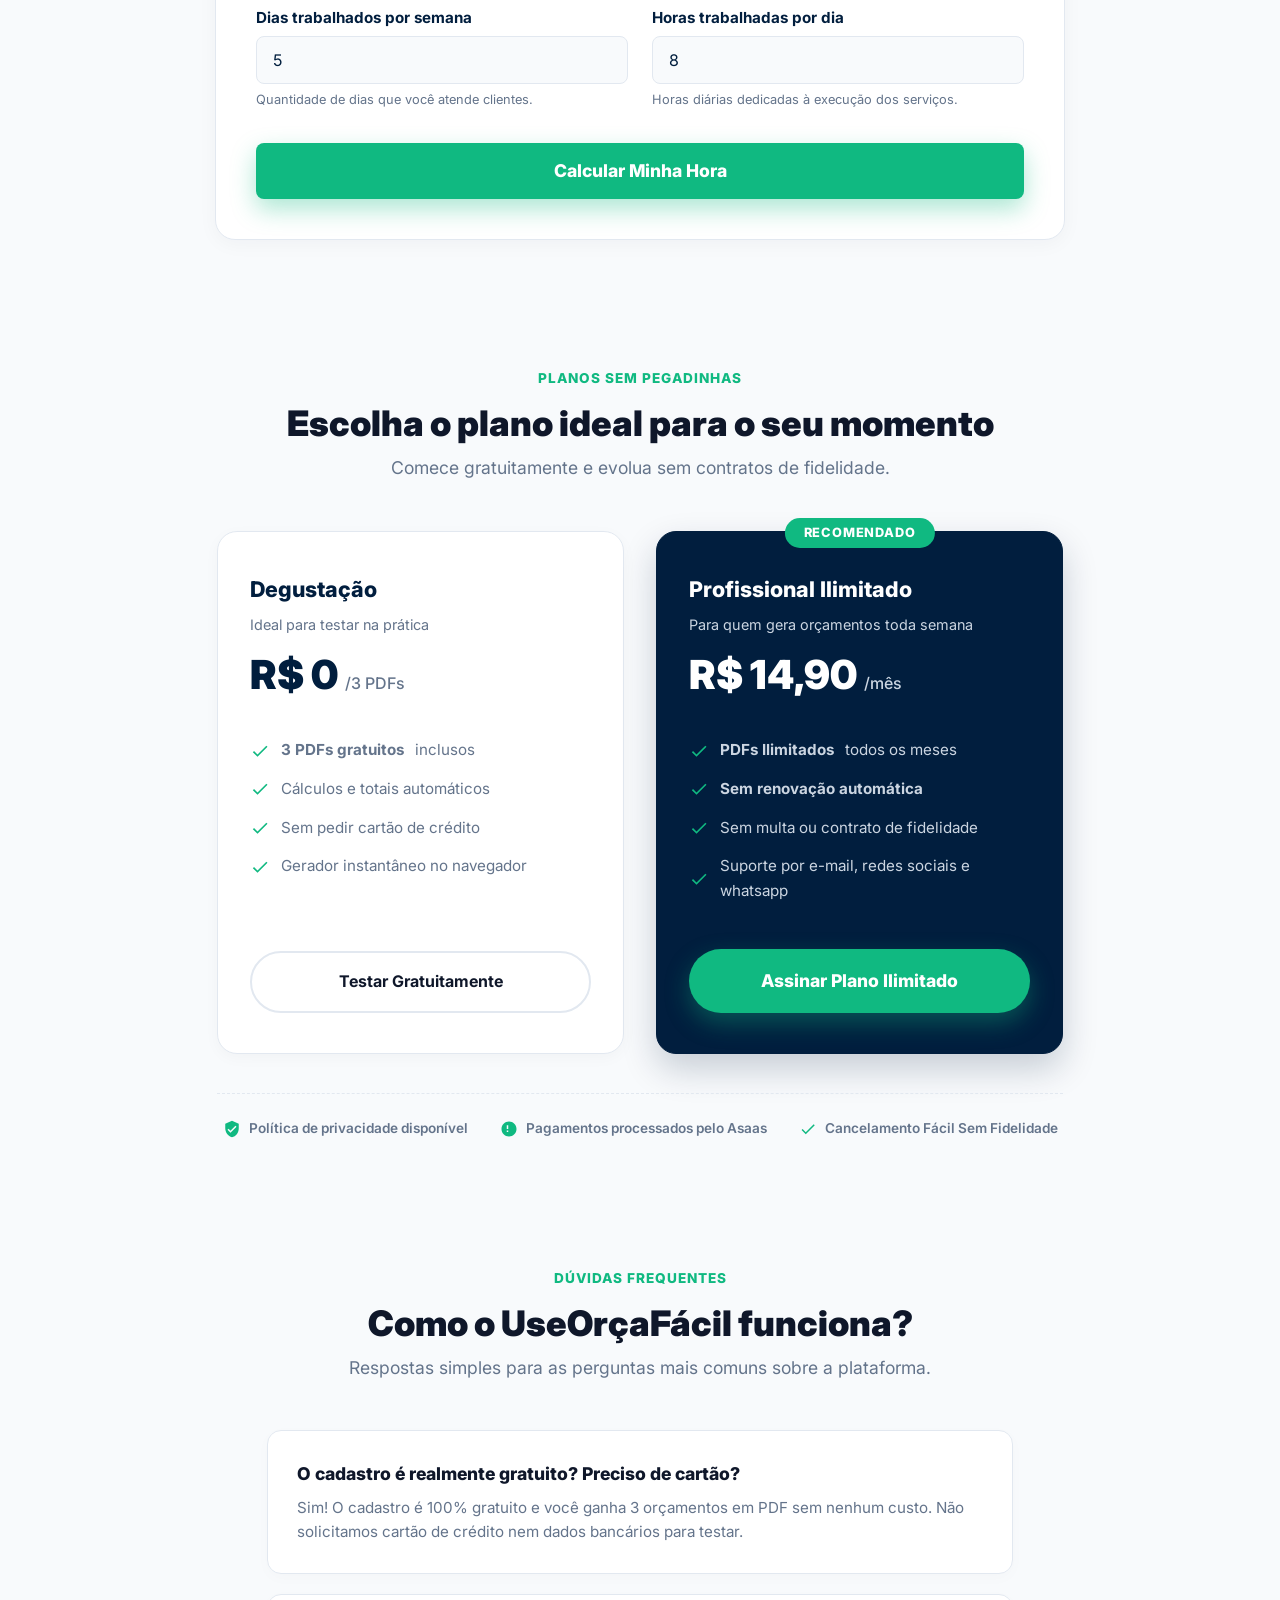
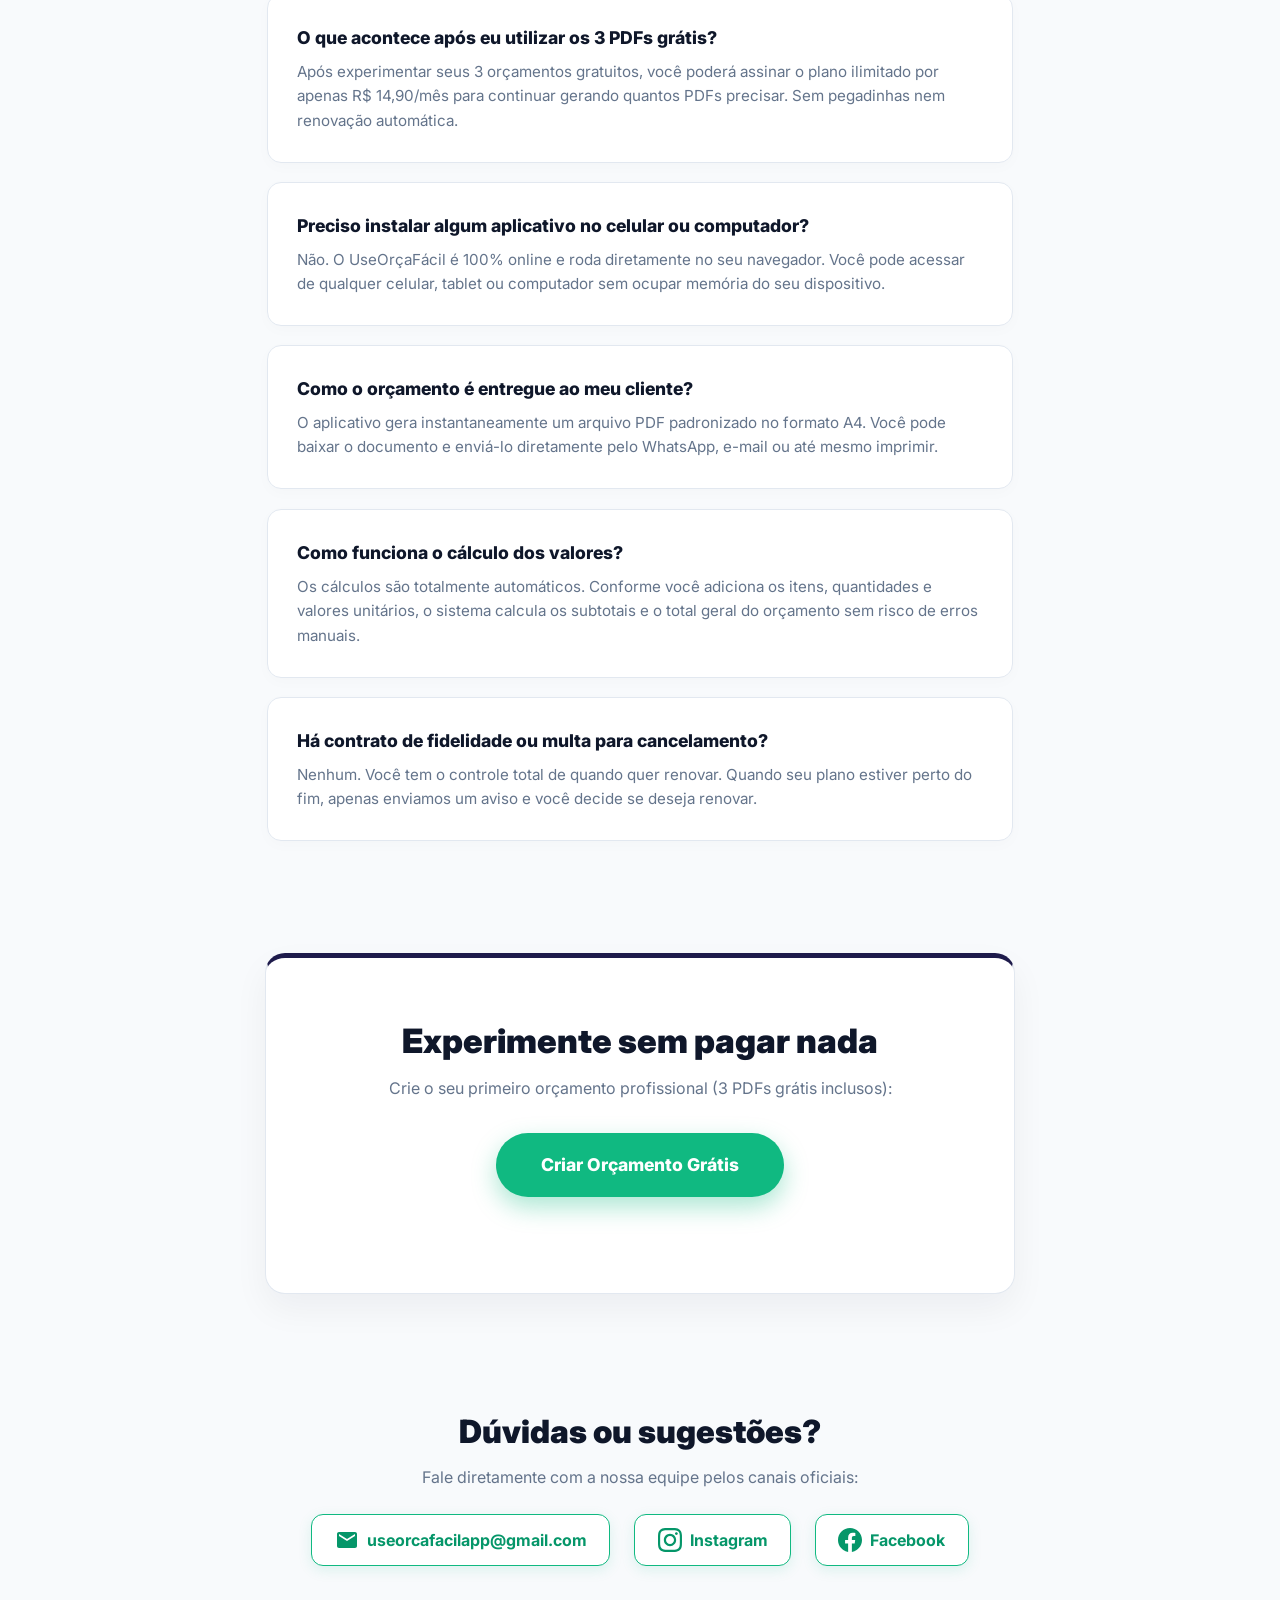
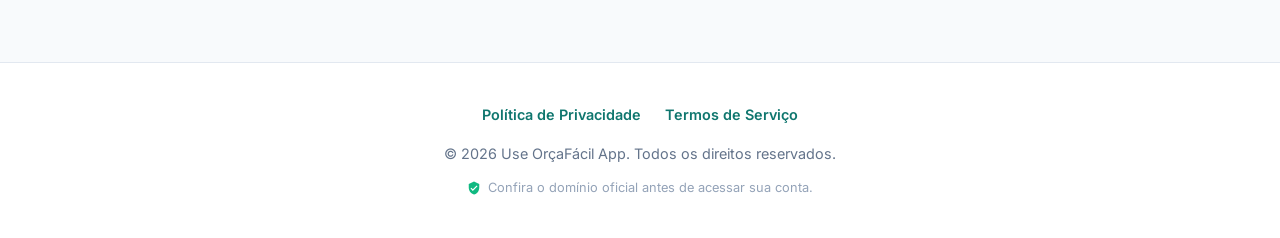
==== commit 791406a9: "Atualização com calculadora" ====
--- a/index.html
+++ b/index.html
@@ -2,38 +2,47 @@
 <html lang="pt-BR">
 
 <head>
-    <meta charset="UTF-8">
-    <meta name="viewport" content="width=device-width, initial-scale=1.0">
-    <meta name="theme-color" content="#011e3e">
+    <meta charset="UTF-8" />
+    <meta name="viewport" content="width=device-width, initial-scale=1.0" />
+    <meta name="theme-color" content="#011e3e" />
     <meta name="description"
-        content="Gestão simples e rápida de orçamentos em PDF para prestadores de serviço e autônomos.">
-
-    <link rel="preconnect" href="https://fonts.googleapis.com">
-    <link rel="preconnect" href="https://fonts.gstatic.com" crossorigin>
-    <title>Use OrçaFácil App | Gestão Simples de Orçamentos</title>
+        content="Gestão simples e rápida de orçamentos em PDF para prestadores de serviço e autônomos." />
+    <link rel="manifest" href="site.webmanifest" />
+
+    <link rel="preconnect" href="https://fonts.googleapis.com" />
+    <link rel="preconnect" href="https://fonts.gstatic.com" crossorigin />
+    <title>Use OrçaFácil App | Orçamentos profissionais com praticidade</title>
 
     <!-- Favicons -->
-    <link rel="shortcut icon" type="image/x-icon" href="assets/icons/favicon.ico?v=3">
-    <link rel="icon" type="image/png" sizes="32x32" href="assets/icons/favicon-32x32.png?v=3">
-    <link rel="icon" type="image/png" sizes="16x16" href="assets/icons/favicon-16x16.png?v=3">
-    <link rel="apple-touch-icon" sizes="180x180" href="assets/icons/apple-touch-icon.png?v=3">
+    <link rel="icon" href="icons/favicon.svg" type="image/svg+xml" />
+    <link rel="icon" href="icons/favicon.ico" sizes="any" />
+    <link rel="apple-touch-icon" href="icons/apple-touch-icon.png" />
 
     <!-- Fonte Inter -->
     <link href="https://fonts.googleapis.com/css2?family=Inter:wght@400;500;600;700;800;900&display=swap"
-        rel="stylesheet">
+        rel="stylesheet" />
 
     <style>
         /* =====================================================
            GUIA DE ESTILO E PALETA OFICIAL - ORÇAFÁCIL APP
-           Azul Noturno: #0f172a | Azul Indigo: #1e1b4b
-           Verde Esmeralda: #10b981 | Fundo Gelo: #f8fafc
            ===================================================== */
+        :root {
+            --primary-dark: #011e3e;
+            --primary-indigo: #1e1b4b;
+            --accent-green: #10b981;
+            --accent-green-hover: #059669;
+            --bg-light: #f8fafc;
+            --card-bg: #ffffff;
+            --text-main: #011e3e;
+            --text-muted: #64748b;
+            --border-color: #e2e8f0;
+        }
 
         * {
             margin: 0;
             padding: 0;
             box-sizing: border-box;
-            font-family: 'Inter', sans-serif;
+            font-family: 'Inter', -apple-system, BlinkMacSystemFont, sans-serif;
         }
 
         html {
@@ -41,8 +50,8 @@
         }
 
         body {
-            background-color: #f8fafc;
-            color: #011e3e;
+            background-color: var(--bg-light);
+            color: var(--text-main);
             line-height: 1.6;
         }
 
@@ -80,7 +89,7 @@
         }
 
         .logo span {
-            color: #10b981;
+            color: var(--accent-green);
         }
 
         .desktop-nav {
@@ -141,10 +150,10 @@
         }
 
         .menu-icon:hover span {
-            background-color: #10b981;
-        }
-
-        /* DRAWER MENU MOBILE */
+            background-color: var(--accent-green);
+        }
+
+        /* DRAWER OVERLAY MOBILE */
         .nav-overlay {
             position: fixed;
             top: 0;
@@ -160,6 +169,10 @@
             flex-direction: column;
         }
 
+        .nav-overlay[hidden] {
+            display: none;
+        }
+
         .nav-overlay.active {
             right: 0;
         }
@@ -168,7 +181,7 @@
             align-self: flex-end;
             font-size: 1.8rem;
             cursor: pointer;
-            color: #64748b;
+            color: var(--text-muted);
             background: none;
             border: none;
             margin-bottom: 2rem;
@@ -188,11 +201,11 @@
         }
 
         .menu-links a:hover {
-            color: #1e1b4b;
+            color: var(--primary-indigo);
         }
 
         .menu-links a.highlight-link {
-            color: #10b981;
+            color: var(--accent-green);
             font-weight: 800;
         }
 
@@ -212,53 +225,80 @@
             display: block;
         }
 
-        /* HERO SECTION */
+        /* HERO SECTION CENTRALIZADA E RETANGULAR */
         .hero-wrapper {
             background: linear-gradient(180deg, #011e3e 0%, #0f172a 65%, #f8fafc 100%);
-            padding: 5rem 1.5rem 6rem;
+            padding: 2.5rem 1.5rem 3rem;
             color: #ffffff;
             text-align: center;
         }
 
         .hero {
-            max-width: 880px;
+            max-width: 1100px;
             margin: 0 auto;
             display: flex;
             flex-direction: column;
             align-items: center;
         }
 
+        /* BADGE COM PONTO PULSANTE (STATUS DOT) */
         .hero-badge {
-            background-color: rgba(16, 185, 129, 0.15);
-            border: 1px solid rgba(16, 185, 129, 0.4);
-            color: #34d399;
+            display: inline-flex;
+            align-items: center;
+            gap: 0.5rem;
+            background-color: #064e3b;
+            border: 1px solid rgba(16, 185, 129, 0.3);
+            color: #ecfdf5;
             font-size: 0.85rem;
             font-weight: 700;
             padding: 0.4rem 1rem;
             border-radius: 50px;
-            margin-bottom: 1.5rem;
+            margin-bottom: 1rem;
             text-transform: uppercase;
             letter-spacing: 0.5px;
         }
 
+        .status-dot {
+            width: 8px;
+            height: 8px;
+            background-color: #34d399;
+            border-radius: 50%;
+            box-shadow: 0 0 0 rgba(52, 211, 153, 0.4);
+            animation: pulse 2s infinite;
+        }
+
+        @keyframes pulse {
+            0% {
+                box-shadow: 0 0 0 0 rgba(52, 211, 153, 0.7);
+            }
+            70% {
+                box-shadow: 0 0 0 6px rgba(52, 211, 153, 0);
+            }
+            100% {
+                box-shadow: 0 0 0 0 rgba(52, 211, 153, 0);
+            }
+        }
+
         .hero h1 {
-            font-size: 3.2rem;
+            font-size: 3.4rem;
             font-weight: 900;
-            margin-bottom: 1.2rem;
-            line-height: 1.15;
+            margin-bottom: 1rem;
+            line-height: 1.1;
             letter-spacing: -1px;
+            max-width: 1050px;
         }
 
         .hero h1 span {
-            color: #10b981;
+            color: var(--accent-green);
         }
 
         .hero p {
-            font-size: 1.2rem;
+            font-size: 1.25rem;
             color: #cbd5e1;
-            margin-bottom: 2rem;
-            max-width: 640px;
+            margin-bottom: 1.8rem;
+            max-width: 780px;
             font-weight: 400;
+            line-height: 1.5;
         }
 
         .cta-container {
@@ -266,10 +306,12 @@
             flex-direction: column;
             align-items: center;
             gap: 0.8rem;
-        }
-
+            margin-bottom: 2.5rem;
+        }
+
+        /* BOTÃO PRIMARY COM EFEITO GLOW PULSANTE */
         .btn-primary {
-            background-color: #10b981;
+            background-color: var(--accent-green);
             color: #ffffff;
             padding: 1.1rem 2.8rem;
             font-size: 1.1rem;
@@ -280,21 +322,46 @@
             transition: transform 0.2s, background-color 0.2s, box-shadow 0.2s;
             box-shadow: 0 10px 25px rgba(16, 185, 129, 0.35);
             display: inline-block;
+            position: relative;
+        }
+
+        .btn-glow {
+            animation: btnPulseGlow 3s infinite;
+        }
+
+        @keyframes btnPulseGlow {
+            0% {
+                box-shadow: 0 10px 25px rgba(16, 185, 129, 0.35);
+            }
+            50% {
+                box-shadow: 0 12px 32px rgba(16, 185, 129, 0.65);
+            }
+            100% {
+                box-shadow: 0 10px 25px rgba(16, 185, 129, 0.35);
+            }
         }
 
         .btn-primary:hover {
             transform: translateY(-2px);
-            background-color: #059669;
-            box-shadow: 0 14px 30px rgba(16, 185, 129, 0.45);
-        }
-
+            background-color: var(--accent-green-hover);
+            box-shadow: 0 14px 30px rgba(16, 185, 129, 0.55);
+        }
+
+        /* SUBTEXTO COM ÍCONE CHECK SVG */
         .cta-subtext {
             font-size: 0.9rem;
             color: #94a3b8;
             font-weight: 500;
-            display: flex;
+            display: inline-flex;
             align-items: center;
             gap: 0.4rem;
+        }
+
+        .subtext-icon {
+            width: 18px;
+            height: 18px;
+            fill: #34d399;
+            flex-shrink: 0;
         }
 
         .cta-subtext span {
@@ -302,9 +369,25 @@
             font-weight: 700;
         }
 
-        /* SEÇÃO SOBRE */
-        .about-section {
-            padding: 5rem 6% 3rem;
+        /* MOCKUP HERO CENTRALIZADO ABAIXO DO BOTÃO */
+        .hero-media {
+            width: 100%;
+            display: flex;
+            justify-content: center;
+        }
+
+        .hero-img {
+            width: 100%;
+            max-width: 850px;
+            height: auto;
+            border-radius: 14px;
+            border: 1px solid rgba(255, 255, 255, 0.15);
+            box-shadow: 0 20px 40px rgba(0, 0, 0, 0.35);
+        }
+
+        /* ESTRUTURA DE SEÇÕES */
+        section {
+            padding: 4rem 6%;
             max-width: 1200px;
             margin: 0 auto;
         }
@@ -315,125 +398,361 @@
         }
 
         .section-tag {
-            color: #10b981;
+            color: var(--accent-green);
             font-weight: 800;
             font-size: 0.85rem;
             text-transform: uppercase;
             letter-spacing: 1px;
+            display: block;
+            margin-bottom: 0.3rem;
         }
 
         .section-header h2 {
             font-size: 2.2rem;
             color: #0f172a;
             font-weight: 900;
-            margin-top: 0.3rem;
         }
 
         .section-header p {
-            color: #64748b;
+            color: var(--text-muted);
             font-size: 1.1rem;
-        }
-
-        .about-grid {
+            margin-top: 0.2rem;
+        }
+
+        /* CARDS LIMPOS */
+        .grid-cards {
             display: grid;
             grid-template-columns: repeat(auto-fit, minmax(280px, 1fr));
             gap: 1.8rem;
         }
 
-        .about-card {
-            background-color: #ffffff;
-            padding: 2rem;
-            border-radius: 14px;
-            border: 1px solid #e2e8f0;
+        .clean-card {
+            background-color: var(--card-bg);
+            padding: 2.2rem 1.8rem;
+            border-radius: 16px;
+            border: 1px solid var(--border-color);
             box-shadow: 0 4px 15px rgba(15, 23, 42, 0.03);
-            transition: transform 0.2s, border-color 0.2s;
-        }
-
-        .about-card:hover {
-            transform: translateY(-4px);
-            border-color: #10b981;
-        }
-
-        .about-icon {
-            font-size: 1.8rem;
-            margin-bottom: 1rem;
+            transition: transform 0.25s ease, box-shadow 0.25s ease, border-color 0.25s ease;
+            display: flex;
+            flex-direction: column;
+            align-items: flex-start;
+        }
+
+        .clean-card:hover {
+            transform: translateY(-5px);
+            border-color: var(--accent-green);
+            box-shadow: 0 12px 30px rgba(30, 27, 75, 0.08);
+        }
+
+        .card-icon-svg {
+            width: 52px;
+            height: 52px;
             background-color: #f1f5f9;
-            width: 50px;
-            height: 50px;
+            color: var(--primary-indigo);
+            border-radius: 12px;
             display: flex;
             align-items: center;
             justify-content: center;
-            border-radius: 10px;
-        }
-
-        .about-card h3 {
-            font-size: 1.15rem;
-            color: #0f172a;
-            font-weight: 800;
-            margin-bottom: 0.5rem;
-        }
-
-        .about-card p {
-            color: #64748b;
-            font-size: 0.95rem;
-            line-height: 1.5;
-        }
-
-        /* SEÇÃO RECURSOS */
-        .features-section {
-            padding: 3rem 6% 4rem;
-            max-width: 1200px;
-            margin: 0 auto;
-        }
-
-        .features-grid {
-            display: grid;
-            grid-template-columns: repeat(auto-fit, minmax(300px, 1fr));
-            gap: 1.8rem;
-        }
-
-        .feature-card {
-            background-color: #ffffff;
-            padding: 2.2rem 1.8rem;
-            border-radius: 16px;
-            border: 1px solid #e2e8f0;
-            box-shadow: 0 4px 15px rgba(15, 23, 42, 0.03);
-            transition: transform 0.25s ease, box-shadow 0.25s ease, border-color 0.25s ease;
-            display: flex;
-            flex-direction: column;
-            align-items: flex-start;
-        }
-
-        .feature-card:hover {
-            transform: translateY(-5px);
-            border-color: #10b981;
-            box-shadow: 0 12px 30px rgba(30, 27, 75, 0.08);
-        }
-
-        .feature-icon {
-            font-size: 1.8rem;
             margin-bottom: 1.2rem;
-            background-color: #f1f5f9;
-            color: #1e1b4b;
-            width: 52px;
-            height: 52px;
-            display: flex;
-            align-items: center;
-            justify-content: center;
-            border-radius: 12px;
-        }
-
-        .feature-card h3 {
+        }
+
+        .card-icon-svg svg {
+            width: 24px;
+            height: 24px;
+            fill: currentColor;
+        }
+
+        .clean-card h3 {
             font-size: 1.2rem;
             color: #0f172a;
             font-weight: 800;
             margin-bottom: 0.6rem;
         }
 
-        .feature-card p {
-            color: #64748b;
+        .clean-card p {
+            color: var(--text-muted);
             font-size: 0.95rem;
             line-height: 1.55;
+        }
+
+        /* ESTILOS DA CALCULADORA */
+        .calculator-container {
+            background-color: var(--card-bg);
+            border: 1px solid var(--border-color);
+            border-radius: 20px;
+            padding: 2.5rem;
+            box-shadow: 0 4px 20px rgba(15, 23, 42, 0.04);
+            max-width: 850px;
+            margin: 0 auto;
+        }
+
+        .calc-grid {
+            display: grid;
+            grid-template-columns: repeat(auto-fit, minmax(250px, 1fr));
+            gap: 1.5rem;
+            margin-bottom: 2rem;
+        }
+
+        .input-group {
+            display: flex;
+            flex-direction: column;
+            gap: 0.4rem;
+        }
+
+        .input-group label {
+            font-size: 0.95rem;
+            font-weight: 700;
+            color: var(--text-main);
+        }
+
+        .input-group input {
+            padding: 0.8rem 1rem;
+            border: 1px solid var(--border-color);
+            border-radius: 8px;
+            font-size: 1rem;
+            background-color: var(--bg-light);
+            color: var(--text-main);
+            transition: border-color 0.2s, outline 0.2s;
+        }
+
+        .input-group input:focus {
+            outline: none;
+            border-color: var(--accent-green);
+            background-color: #ffffff;
+        }
+
+        .input-group small {
+            font-size: 0.8rem;
+            color: var(--text-muted);
+        }
+
+        .calc-btn {
+            width: 100%;
+            text-align: center;
+            border-radius: 8px;
+        }
+
+        .calc-result-box {
+            margin-top: 2rem;
+            padding-top: 2rem;
+            border-top: 1px solid var(--border-color);
+            text-align: center;
+            animation: fadeIn 0.3s ease-in-out;
+        }
+
+        .calc-result-box[hidden] {
+            display: none;
+        }
+
+        .result-header span {
+            font-size: 0.85rem;
+            font-weight: 800;
+            color: var(--text-muted);
+            text-transform: uppercase;
+            letter-spacing: 0.5px;
+        }
+
+        .result-price {
+            font-size: 2.8rem;
+            font-weight: 900;
+            color: var(--accent-green-hover);
+            margin: 0.5rem 0;
+        }
+
+        .result-price span {
+            font-size: 1.1rem;
+            color: var(--text-muted);
+            font-weight: 500;
+        }
+
+        .result-description {
+            color: var(--text-muted);
+            font-size: 0.95rem;
+            max-width: 550px;
+            margin: 0 auto 1.2rem;
+            line-height: 1.5;
+        }
+
+        .result-note {
+            background-color: rgba(16, 185, 129, 0.08);
+            border: 1px solid var(--accent-green);
+            color: var(--text-main);
+            padding: 1rem 1.2rem;
+            border-radius: 10px;
+            font-size: 0.9rem;
+            max-width: 600px;
+            margin: 0 auto 1.5rem;
+            text-align: left;
+            line-height: 1.5;
+        }
+
+        .result-cta {
+            background-color: var(--bg-light);
+            padding: 1.5rem;
+            border-radius: 12px;
+            border: 1px solid var(--border-color);
+            display: inline-block;
+            width: 100%;
+            max-width: 550px;
+        }
+
+        .result-cta p {
+            font-weight: 700;
+            font-size: 0.95rem;
+            color: var(--text-main);
+            margin-bottom: 1rem;
+        }
+
+        @keyframes fadeIn {
+            from {
+                opacity: 0;
+                transform: translateY(10px);
+            }
+            to {
+                opacity: 1;
+                transform: translateY(0);
+            }
+        }
+
+        /* SEÇÃO PLANOS E PREÇOS */
+        .pricing-section {
+            padding: 4rem 6%;
+            max-width: 1000px;
+            margin: 0 auto;
+        }
+
+        .pricing-grid {
+            display: grid;
+            grid-template-columns: repeat(auto-fit, minmax(300px, 1fr));
+            gap: 2rem;
+            align-items: stretch;
+            margin-top: 2rem;
+        }
+
+        .pricing-card {
+            background-color: var(--card-bg);
+            border: 1px solid var(--border-color);
+            border-radius: 20px;
+            padding: 2.5rem 2rem;
+            display: flex;
+            flex-direction: column;
+            position: relative;
+            box-shadow: 0 4px 15px rgba(15, 23, 42, 0.03);
+        }
+
+        .pricing-card.featured {
+            background-color: var(--primary-dark);
+            color: #ffffff;
+            border-color: var(--primary-dark);
+            box-shadow: 0 15px 35px rgba(1, 30, 62, 0.2);
+        }
+
+        .pricing-badge {
+            position: absolute;
+            top: -14px;
+            left: 50%;
+            transform: translateX(-50%);
+            background-color: var(--accent-green);
+            color: #ffffff;
+            font-size: 0.8rem;
+            font-weight: 800;
+            padding: 0.3rem 1.2rem;
+            border-radius: 50px;
+            text-transform: uppercase;
+            letter-spacing: 0.8px;
+        }
+
+        .pricing-card h3 {
+            font-size: 1.35rem;
+            font-weight: 800;
+            margin-bottom: 0.4rem;
+        }
+
+        .pricing-card .price {
+            font-size: 2.5rem;
+            font-weight: 900;
+            margin: 1.2rem 0;
+            line-height: 1;
+        }
+
+        .pricing-card .price span {
+            font-size: 1rem;
+            font-weight: 500;
+            color: var(--text-muted);
+        }
+
+        .pricing-card.featured .price span {
+            color: #cbd5e1;
+        }
+
+        .pricing-features {
+            list-style: none;
+            margin: 1.5rem 0 2rem;
+            flex-grow: 1;
+        }
+
+        .pricing-features li {
+            font-size: 0.95rem;
+            margin-bottom: 0.9rem;
+            display: flex;
+            align-items: center;
+            gap: 0.7rem;
+            color: var(--text-muted);
+        }
+
+        .pricing-card.featured .pricing-features li {
+            color: #cbd5e1;
+        }
+
+        .pricing-features li svg {
+            width: 20px;
+            height: 20px;
+            fill: var(--accent-green);
+            flex-shrink: 0;
+        }
+
+        .btn-outline {
+            background-color: transparent;
+            border: 2px solid var(--border-color);
+            color: #0f172a;
+            padding: 1rem 1.5rem;
+            border-radius: 50px;
+            font-weight: 700;
+            text-align: center;
+            transition: border-color 0.2s, background-color 0.2s;
+            display: block;
+        }
+
+        .btn-outline:hover {
+            border-color: var(--accent-green);
+            background-color: rgba(16, 185, 129, 0.05);
+        }
+
+        /* FAIXA DE SEGURANÇA E GARANTIA NOS PLANOS */
+        .pricing-security {
+            display: flex;
+            justify-content: center;
+            align-items: center;
+            gap: 2rem;
+            flex-wrap: wrap;
+            margin-top: 2.5rem;
+            padding-top: 1.5rem;
+            border-top: 1px dashed var(--border-color);
+        }
+
+        .security-badge-item {
+            display: flex;
+            align-items: center;
+            gap: 0.5rem;
+            font-size: 0.85rem;
+            color: var(--text-muted);
+            font-weight: 600;
+        }
+
+        .security-badge-item svg {
+            width: 18px;
+            height: 18px;
+            fill: var(--accent-green);
         }
 
         /* SEÇÃO FAQ */
@@ -451,10 +770,10 @@
         }
 
         .faq-item {
-            background-color: #ffffff;
+            background-color: var(--card-bg);
             padding: 1.8rem;
             border-radius: 14px;
-            border: 1px solid #e2e8f0;
+            border: 1px solid var(--border-color);
             box-shadow: 0 4px 15px rgba(15, 23, 42, 0.02);
         }
 
@@ -466,20 +785,20 @@
         }
 
         .faq-item p {
-            color: #64748b;
+            color: var(--text-muted);
             font-size: 0.95rem;
             line-height: 1.6;
         }
 
         /* CHAMADA FINAL */
         .quote-section {
-            background-color: #ffffff;
+            background-color: var(--card-bg);
             padding: 3.5rem 6%;
             margin: 3rem auto;
             max-width: 750px;
             border-radius: 20px;
-            border: 1px solid #e2e8f0;
-            border-top: 5px solid #1e1b4b;
+            border: 1px solid var(--border-color);
+            border-top: 5px solid var(--primary-indigo);
             box-shadow: 0 15px 35px rgba(15, 23, 42, 0.05);
             text-align: center;
         }
@@ -492,7 +811,7 @@
         }
 
         .quote-section p {
-            color: #64748b;
+            color: var(--text-muted);
             margin-bottom: 2rem;
         }
 
@@ -510,7 +829,7 @@
         }
 
         .contact p {
-            color: #64748b;
+            color: var(--text-muted);
             margin-bottom: 1.5rem;
         }
 
@@ -528,11 +847,11 @@
             align-items: center;
             justify-content: center;
             gap: 0.5rem;
-            background-color: #ffffff;
+            background-color: var(--card-bg);
             padding: 0.8rem 1.4rem;
             border-radius: 12px;
-            border: 1px solid #10b981;
-            color: #059669;
+            border: 1px solid var(--accent-green);
+            color: var(--accent-green-hover);
             font-weight: 700;
             font-size: 1rem;
             line-height: 1;
@@ -540,11 +859,16 @@
             transition: transform 0.2s, box-shadow 0.2s;
         }
 
+        .contact-box:hover {
+            transform: translateY(-2px);
+            box-shadow: 0 6px 18px rgba(16, 185, 129, 0.2);
+        }
+
         .contact-icon {
-            width: 30px;
-            height: 30px;
-            min-width: 30px;
-            min-height: 30px;
+            width: 24px;
+            height: 24px;
+            min-width: 24px;
+            min-height: 24px;
             fill: currentColor;
             flex-shrink: 0;
             display: block;
@@ -554,11 +878,11 @@
         footer {
             text-align: center;
             padding: 2.5rem;
-            color: #64748b;
+            color: var(--text-muted);
             font-size: 0.9rem;
-            background-color: #ffffff;
+            background-color: var(--card-bg);
             margin-top: 4rem;
-            border-top: 1px solid #e2e8f0;
+            border-top: 1px solid var(--border-color);
         }
 
         .footer-links {
@@ -578,6 +902,35 @@
             text-decoration: underline;
         }
 
+        .footer-security {
+            display: flex;
+            justify-content: center;
+            align-items: center;
+            gap: 0.4rem;
+            font-size: 0.8rem;
+            color: #94a3b8;
+            margin-top: 0.8rem;
+        }
+
+        .footer-security svg {
+            width: 14px;
+            height: 14px;
+            fill: var(--accent-green);
+        }
+
+        /* ANIMAÇÕES DE SCROLL (FADE-IN REVEAL) */
+        .reveal {
+            opacity: 0;
+            transform: translateY(20px);
+            transition: opacity 0.6s cubic-bezier(0.16, 1, 0.3, 1), transform 0.6s cubic-bezier(0.16, 1, 0.3, 1);
+            will-change: opacity, transform;
+        }
+
+        .reveal.active {
+            opacity: 1;
+            transform: translateY(0);
+        }
+
         @media (max-width: 900px) {
             .desktop-nav {
                 display: none;
@@ -595,6 +948,11 @@
 
             .btn-login {
                 display: none;
+            }
+
+            .pricing-security {
+                gap: 1rem;
+                flex-direction: column;
             }
         }
 
@@ -609,41 +967,53 @@
                 transition-duration: 0.01ms !important;
                 animation-duration: 0.01ms !important;
             }
+
+            .btn-glow {
+                animation: none;
+            }
+
+            .reveal {
+                opacity: 1;
+                transform: none;
+            }
         }
     </style>
 </head>
 
 <body id="inicio">
-
     <!-- DRAWER OVERLAY MOBILE -->
-    <div class="backdrop" id="backdrop" onclick="toggleMenu()"></div>
-    <div class="nav-overlay" id="navOverlay" aria-hidden="true">
-        <button class="close-btn" type="button" onclick="toggleMenu()" aria-label="Fechar menu">&times;</button>
-        <nav class="menu-links">
-            <a href="#inicio" onclick="toggleMenu()">Página Inicial</a>
-            <a href="#sobre" onclick="toggleMenu()">Sobre o App</a>
-            <a href="#recursos" onclick="toggleMenu()">Recursos</a>
-            <a href="#faq" onclick="toggleMenu()">Perguntas Frequentes</a>
-            <a href="#contato" onclick="toggleMenu()">Contato</a>
+    <div class="backdrop" id="backdrop"></div>
+    <aside class="nav-overlay" id="navOverlay" aria-hidden="true" inert hidden>
+        <button class="close-btn" type="button" aria-label="Fechar menu">&times;</button>
+        <nav class="menu-links" aria-label="Navegação principal">
+            <a href="#inicio">Página Inicial</a>
+            <a href="#sobre">Sobre o App</a>
+            <a href="#recursos">Recursos</a>
+            <a href="#calculadora">Calculadora</a>
+            <a href="#planos">Planos</a>
+            <a href="#faq">Perguntas Frequentes</a>
+            <a href="#contato">Contato</a>
             <a href="https://app.useorcafacilapp.com.br" class="highlight-link">Criar Orçamento</a>
         </nav>
-    </div>
+    </aside>
 
     <!-- NAVBAR -->
     <header>
-        <div class="logo">Use <span>OrçaFácil</span>App</div>
+        <div class="logo">Use <span>OrçaFácil</span> App</div>
 
         <!-- NAVEGAÇÃO DESKTOP -->
-        <nav class="desktop-nav">
+        <nav class="desktop-nav" aria-label="Navegação principal">
             <a href="#sobre">Sobre</a>
             <a href="#recursos">Recursos</a>
+            <a href="#calculadora">Calculadora</a>
+            <a href="#planos">Planos</a>
             <a href="#faq">FAQ</a>
             <a href="#contato">Contato</a>
         </nav>
 
         <div class="header-actions">
             <a href="https://app.useorcafacilapp.com.br" class="btn-login">Entrar</a>
-            <button class="menu-icon" type="button" onclick="toggleMenu()" title="Abrir menu" aria-label="Abrir menu"
+            <button class="menu-icon" type="button" title="Abrir menu" aria-label="Abrir menu"
                 aria-controls="navOverlay" aria-expanded="false">
                 <span></span>
                 <span></span>
@@ -652,43 +1022,77 @@
         </div>
     </header>
 
-    <!-- HERO SECTION -->
+    <!-- HERO SECTION CENTRALIZADA E RETANGULAR -->
     <div class="hero-wrapper">
         <section class="hero">
-            <div class="hero-badge">⚡ Cadastro 100% Gratuito • 3 PDFs sem Custo</div>
+            <div class="hero-badge">
+                <span class="status-dot"></span>
+                Cadastro 100% Gratuito • 3 PDFs sem Custo
+            </div>
             <h1>Orçamentos profissionais em PDF <span>de forma rápida e prática</span></h1>
             <p>Passe mais credibilidade aos seus clientes com documentos limpos e organizados. Acesso imediato,
                 diretamente do seu celular ou computador.</p>
             <div class="cta-container">
-                <a href="https://app.useorcafacilapp.com.br" class="btn-primary">Criar Orçamento Agora</a>
-                <p class="cta-subtext">🎁 <span>3 PDFs grátis</span> ao se cadastrar </p>
+                <a href="https://app.useorcafacilapp.com.br" class="btn-primary btn-glow">Criar Orçamento Agora</a>
+                <p class="cta-subtext">
+                    <svg class="subtext-icon" viewBox="0 0 24 24">
+                        <path d="M9 16.17L4.83 12l-1.42 1.41L9 19 21 7l-1.41-1.41z" />
+                    </svg>
+                    <span>3 PDFs grátis</span> ao se cadastrar
+                </p>
+            </div>
+
+            <!-- MOCKUP NO HERO -->
+            <div class="hero-media">
+                <img
+                    src="mockup/hero-mockup-1.webp"
+                    alt="Mockup do Use OrçaFácil App gerando orçamento em PDF"
+                    width="1200"
+                    height="800"
+                    fetchpriority="high"
+                    class="hero-img"
+                />
             </div>
         </section>
     </div>
 
     <!-- SEÇÃO SOBRE O APP -->
-    <section class="about-section" id="sobre">
-        <div class="section-header">
+    <section id="sobre">
+        <div class="section-header reveal">
             <span class="section-tag">Transparência & Agilidade</span>
             <h2>Por que usar o OrçaFácil?</h2>
             <p>A forma mais rápida de transmitir profissionalismo aos seus clientes.</p>
         </div>
 
-        <div class="about-grid">
-            <div class="about-card">
-                <div class="about-icon">🎯</div>
+        <div class="grid-cards">
+            <div class="clean-card reveal">
+                <div class="card-icon-svg">
+                    <svg viewBox="0 0 24 24">
+                        <path
+                            d="M19 3H5c-1.1 0-2 .9-2 2v14c0 1.1.9 2 2 2h14c1.1 0 2-.9 2-2V5c0-1.1-.9-2-2-2zm0 16H5V5h14v14zM7 10h2v7H7zm4-3h2v10h-2zm4 6h2v4h-2z" />
+                    </svg>
+                </div>
                 <h3>Foco na Conversão</h3>
                 <p>Orçamentos limpos e organizados passam segurança imediata, ajudando você a fechar mais serviços.</p>
             </div>
 
-            <div class="about-card">
-                <div class="about-icon">🚀</div>
+            <div class="clean-card reveal">
+                <div class="card-icon-svg">
+                    <svg viewBox="0 0 24 24">
+                        <path d="M13 3L6 14h5v7l7-11h-5z" />
+                    </svg>
+                </div>
                 <h3>Sem Cadastro Chato</h3>
                 <p>Abra o app, preencha os dados e baixe o PDF. Sem perder tempo com formulários extensos.</p>
             </div>
 
-            <div class="about-card">
-                <div class="about-icon">📲</div>
+            <div class="clean-card reveal">
+                <div class="card-icon-svg">
+                    <svg viewBox="0 0 24 24">
+                        <path
+                            d="M17 1.01L7 1c-1.1 0-2 .9-2 2v18c0 1.1.9 2 2 2h10c1.1 0 2-.9 2-2V3c0-1.1-.9-1.99-2-1.99zM17 19H7V5h10v14z" />
+                    </svg>
+                </div>
                 <h3>Pronto para o WhatsApp</h3>
                 <p>Gere o PDF em tamanho A4 ideal e compartilhe diretamente pelo seu celular ou computador.</p>
             </div>
@@ -696,100 +1100,301 @@
     </section>
 
     <!-- SEÇÃO RECURSOS -->
-    <section class="features-section" id="recursos">
-        <div class="section-header">
+    <section id="recursos">
+        <div class="section-header reveal">
             <span class="section-tag">Funcionalidades</span>
             <h2>Tudo o que você precisa para impressionar seu cliente</h2>
             <p>Recursos práticos e sem enrolação, pensados para o seu dia a dia.</p>
         </div>
 
-        <div class="features-grid">
-            <div class="feature-card">
-                <div class="feature-icon">📄</div>
+        <div class="grid-cards">
+            <div class="clean-card reveal">
+                <div class="card-icon-svg">
+                    <svg viewBox="0 0 24 24">
+                        <path
+                            d="M14 2H6c-1.1 0-1.99.9-1.99 2L4 20c0 1.1.89 2 1.99 2H18c1.1 0 2-.9 2-2V8l-6-6zm2 16H8v-2h8v2zm0-4H8v-2h8v2zm-3-5V3.5L18.5 9H13z" />
+                    </svg>
+                </div>
                 <h3>PDF Profissional e A4</h3>
                 <p>Layout padronizado, limpo e perfeitamente centralizado em tamanho A4, pronto para impressão ou envio
                     digital.</p>
             </div>
 
-            <div class="feature-card">
-                <div class="feature-icon">⚡</div>
+            <div class="clean-card reveal">
+                <div class="card-icon-svg">
+                    <svg viewBox="0 0 24 24">
+                        <path
+                            d="M19 3H5c-1.1 0-2 .9-2 2v14c0 1.1.9 2 2 2h14c1.1 0 2-.9 2-2V5c0-1.1-.9-2-2-2zm-2 10h-4v4h-2v-4H7v-2h4V7h2v4h4v2z" />
+                    </svg>
+                </div>
                 <h3>Cálculo Automático</h3>
                 <p>Adicione itens, quantidades e valores unitários. O aplicativo calcula os subtotais e o total geral
                     sem erros.</p>
             </div>
 
-            <div class="feature-card">
-                <div class="feature-icon">🏢</div>
+            <div class="clean-card reveal">
+                <div class="card-icon-svg">
+                    <svg viewBox="0 0 24 24">
+                        <path
+                            d="M12 12c2.21 0 4-1.79 4-4s-1.79-4-4-4-4 1.79-4 4 1.79 4 4 4zm0 2c-2.67 0-8 1.34-8 4v2h16v-2c0-2.66-5.33-4-8-4z" />
+                    </svg>
+                </div>
                 <h3>Dados Personalizados</h3>
                 <p>Insira facilmente os dados da sua empresa ou serviço autônomo, além das informações e contatos do seu
                     cliente.</p>
             </div>
 
-            <div class="feature-card">
-                <div class="feature-icon">📝</div>
+            <div class="clean-card reveal">
+                <div class="card-icon-svg">
+                    <svg viewBox="0 0 24 24">
+                        <path
+                            d="M3 17.25V21h3.75L17.81 9.94l-3.75-3.75L3 17.25zM20.71 7.04c.39-.39.39-1.02 0-1.41l-2.34-2.34c-.39-.39-1.02-.39-1.41 0l-1.83 1.83 3.75 3.75 1.83-1.83z" />
+                    </svg>
+                </div>
                 <h3>Observações & Condições</h3>
-                <p>Defina prazos de entrega, formas de pagamento e garantias de maneira clara no rodapé do orçamento.
-                </p>
-            </div>
-
-            <div class="feature-card">
-                <div class="feature-icon">📱</div>
+                <p>Defina prazos de entrega, formas de pagamento e garantias de maneira clara no rodapé do orçamento.</p>
+            </div>
+
+            <div class="clean-card reveal">
+                <div class="card-icon-svg">
+                    <svg viewBox="0 0 24 24">
+                        <path
+                            d="M4 6h18V4H4c-1.1 0-2 .9-2 2v11H0v3h14v-3H4V6zm19 2h-6c-.55 0-1 .45-1 1v10c0 .55.45 1 1 1h6c.55 0 1-.45 1-1V9c0-.55-.45-1-1-1zm-1 9h-4v-7h4v7z" />
+                    </svg>
+                </div>
                 <h3>Multiplataforma</h3>
-                <p>Use no celular, tablet ou computador. A interface se adapta perfeitamente a qualquer tamanho de tela.
-                </p>
-            </div>
-
-            <div class="feature-card">
-                <div class="feature-icon">🔒</div>
+                <p>Use no celular, tablet ou computador. A interface se adapta perfeitamente a qualquer tamanho de tela.</p>
+            </div>
+
+            <div class="clean-card reveal">
+                <div class="card-icon-svg">
+                    <svg viewBox="0 0 24 24">
+                        <path
+                            d="M18 8h-1V6c0-2.76-2.24-5-5-5S7 3.24 7 6v2H6c-1.1 0-2 .9-2 2v10c0 1.1.9 2 2 2h12c1.1 0 2-.9 2-2V10c0-1.1-.9-2-2-2zm-6 9c-1.1 0-2-.9-2-2s.9-2 2-2 2 .9 2 2-.9 2-2 2zm3.1-9H8.9V6c0-1.71 1.39-3.1 3.1-3.1 1.71 0 3.1 1.39 3.1 3.1v2z" />
+                    </svg>
+                </div>
                 <h3>Teste Grátis & Assinatura Justa</h3>
-                <p>Comece com <strong>3 PDFs grátis</strong>. Se gostar, assine por apenas R$ 14,90/mês para gerar
-                    orçamentos ilimitados, sem renovação automática e sem fidelidade.</p>
+                <p>Comece com 3 PDFs grátis. Se gostar, assine por apenas R$ 14,90/mês para gerar orçamentos ilimitados,
+                    sem renovação automática.</p>
             </div>
         </div>
     </section>
 
+    <!-- SEÇÃO CALCULADORA DE MÃO DE OBRA -->
+    <section id="calculadora">
+        <div class="section-header reveal">
+            <span class="section-tag">Ferramenta Prática</span>
+            <h2>Calculadora de Valor da Mão de Obra</h2>
+            <p>Trabalha cobrando por hora? Descubra o valor ideal da sua mão de obra para cobrir seus custos e atingir sua meta financeira.</p>
+        </div>
+
+        <div class="calculator-container reveal">
+            <form id="calcForm">
+                <div class="calc-grid">
+                    <div class="input-group">
+                        <label for="rendaDesejada">Sua meta de renda mensal (R$)</label>
+                        <input type="number" id="rendaDesejada" placeholder="Ex: 4000" min="1" step="0.01" required />
+                        <small>Quanto você quer colocar no bolso por mês.</small>
+                    </div>
+
+                    <div class="input-group">
+                        <label for="custosFixos">Seus custos fixos de trabalho (R$)</label>
+                        <input type="number" id="custosFixos" placeholder="Ex: 500" min="0" step="0.01" value="0" />
+                        <small>Gastos mensais para trabalhar (MEI, internet, combustível, etc.).</small>
+                    </div>
+
+                    <div class="input-group">
+                        <label for="diasTrabalhados">Dias trabalhados por semana</label>
+                        <input type="number" id="diasTrabalhados" placeholder="Ex: 5" min="1" max="7" value="5" required />
+                        <small>Quantidade de dias que você atende clientes.</small>
+                    </div>
+
+                    <div class="input-group">
+                        <label for="horasPorDia">Horas trabalhadas por dia</label>
+                        <input type="number" id="horasPorDia" placeholder="Ex: 8" min="1" max="16" value="8" required />
+                        <small>Horas diárias dedicadas à execução dos serviços.</small>
+                    </div>
+                </div>
+
+                <button type="submit" class="btn-primary calc-btn">Calcular Minha Hora</button>
+            </form>
+
+            <!-- RESULTADO DO CÁLCULO -->
+            <div class="calc-result-box" id="calcResultBox" aria-live="polite" aria-atomic="true" hidden>
+                <div class="result-header">
+                    <span>Valor Base da Sua Mão de Obra</span>
+                    <div class="result-price" id="valorHoraResultado">
+                        <span id="valorHoraValor">R$ 0,00</span>
+                        <span>/ hora de mão de obra</span>
+                    </div>
+                </div>
+
+                <p class="result-description" id="resumoCalculo">
+                    Esta é uma estimativa inicial, considerando a renda desejada e os custos fixos informados.
+                </p>
+
+                <div class="result-note">
+                    💡 <strong>Importante:</strong> Esta estimativa não inclui impostos, materiais, deslocamentos ou períodos sem serviço. Considere esses valores ao definir seu preço final.
+                </div>
+
+                <div class="result-cta">
+                    <p>Pronto para montar um orçamento completo?</p>
+                    <a href="https://app.useorcafacilapp.com.br" class="btn-primary">Criar Orçamento Agora</a>
+                </div>
+            </div>
+        </div>
+    </section>
+
+    <!-- SEÇÃO PLANOS E PREÇOS -->
+    <section class="pricing-section" id="planos">
+        <div class="section-header reveal">
+            <span class="section-tag">Planos sem Pegadinhas</span>
+            <h2>Escolha o plano ideal para o seu momento</h2>
+            <p>Comece gratuitamente e evolua sem contratos de fidelidade.</p>
+        </div>
+
+        <div class="pricing-grid">
+            <!-- PLANO GRATUITO -->
+            <div class="pricing-card reveal">
+                <h3>Degustação</h3>
+                <p style="color: var(--text-muted); font-size: 0.9rem">Ideal para testar na prática</p>
+                <div class="price">R$ 0 <span>/3 PDFs</span></div>
+
+                <ul class="pricing-features">
+                    <li>
+                        <svg viewBox="0 0 24 24">
+                            <path d="M9 16.17L4.83 12l-1.42 1.41L9 19 21 7l-1.41-1.41z" />
+                        </svg>
+                        <strong>3 PDFs gratuitos</strong> inclusos
+                    </li>
+                    <li>
+                        <svg viewBox="0 0 24 24">
+                            <path d="M9 16.17L4.83 12l-1.42 1.41L9 19 21 7l-1.41-1.41z" />
+                        </svg>
+                        Cálculos e totais automáticos
+                    </li>
+                    <li>
+                        <svg viewBox="0 0 24 24">
+                            <path d="M9 16.17L4.83 12l-1.42 1.41L9 19 21 7l-1.41-1.41z" />
+                        </svg>
+                        Sem pedir cartão de crédito
+                    </li>
+                    <li>
+                        <svg viewBox="0 0 24 24">
+                            <path d="M9 16.17L4.83 12l-1.42 1.41L9 19 21 7l-1.41-1.41z" />
+                        </svg>
+                        Gerador instantâneo no navegador
+                    </li>
+                </ul>
+
+                <a href="https://app.useorcafacilapp.com.br" class="btn-outline">Testar Gratuitamente</a>
+            </div>
+
+            <!-- PLANO ILIMITADO (DESTAQUE) -->
+            <div class="pricing-card featured reveal">
+                <div class="pricing-badge">Recomendado</div>
+                <h3>Profissional Ilimitado</h3>
+                <p style="color: #cbd5e1; font-size: 0.9rem">Para quem gera orçamentos toda semana</p>
+                <div class="price">
+                    R$ 14,90 <span style="color: #cbd5e1">/mês</span>
+                </div>
+
+                <ul class="pricing-features">
+                    <li>
+                        <svg viewBox="0 0 24 24">
+                            <path d="M9 16.17L4.83 12l-1.42 1.41L9 19 21 7l-1.41-1.41z" />
+                        </svg>
+                        <strong>PDFs Ilimitados</strong> todos os meses
+                    </li>
+                    <li>
+                        <svg viewBox="0 0 24 24">
+                            <path d="M9 16.17L4.83 12l-1.42 1.41L9 19 21 7l-1.41-1.41z" />
+                        </svg>
+                        <strong>Sem renovação automática</strong>
+                    </li>
+                    <li>
+                        <svg viewBox="0 0 24 24">
+                            <path d="M9 16.17L4.83 12l-1.42 1.41L9 19 21 7l-1.41-1.41z" />
+                        </svg>
+                        Sem multa ou contrato de fidelidade
+                    </li>
+                    <li>
+                        <svg viewBox="0 0 24 24">
+                            <path d="M9 16.17L4.83 12l-1.42 1.41L9 19 21 7l-1.41-1.41z" />
+                        </svg>
+                        Suporte por e-mail, redes sociais e whatsapp
+                    </li>
+                </ul>
+
+                <a href="https://app.useorcafacilapp.com.br" class="btn-primary"
+                    style="text-align: center; display: block">Assinar Plano Ilimitado</a>
+            </div>
+        </div>
+
+        <!-- INDICADORES DE SEGURANÇA NOS PLANOS -->
+        <div class="pricing-security reveal">
+            <a href="privacidade.html" class="security-badge-item">
+                <svg viewBox="0 0 24 24">
+                    <path d="M12 1L3 5v6c0 5.55 3.84 10.74 9 12 5.16-1.26 9-5.45 9-12V5l-9-4zm-2 16l-4-4 1.41-1.41L10 14.17l6.59-6.59L18 9l-8 8z" />
+                </svg>
+                Política de privacidade disponível
+            </a>
+            <div class="security-badge-item">
+                <svg viewBox="0 0 24 24">
+                    <path d="M12 2C6.48 2 2 6.48 2 12s4.48 10 10 10 10-4.48 10-10S17.52 2 12 2zm-1 14h-2v-2h2v2zm0-4h-2V7h2v5z" />
+                </svg>
+                Pagamentos processados pelo Asaas
+            </div>
+            <div class="security-badge-item">
+                <svg viewBox="0 0 24 24">
+                    <path d="M9 16.17L4.83 12l-1.42 1.41L9 19 21 7l-1.41-1.41z" />
+                </svg>
+                Cancelamento Fácil Sem Fidelidade
+            </div>
+        </div>
+    </section>
+
     <!-- SEÇÃO FAQ (PERGUNTAS FREQUENTES) -->
     <section class="faq-section" id="faq">
-        <div class="section-header">
+        <div class="section-header reveal">
             <span class="section-tag">Dúvidas Frequentes</span>
             <h2>Como o UseOrçaFácil funciona?</h2>
             <p>Respostas simples para as perguntas mais comuns sobre a plataforma.</p>
         </div>
 
         <div class="faq-grid">
-            <div class="faq-item">
-                <h3>❓ O cadastro é realmente gratuito? Preciso de cartão?</h3>
+            <div class="faq-item reveal">
+                <h3>O cadastro é realmente gratuito? Preciso de cartão?</h3>
                 <p>Sim! O cadastro é 100% gratuito e você ganha 3 orçamentos em PDF sem nenhum custo. Não solicitamos
                     cartão de crédito nem dados bancários para testar.</p>
             </div>
 
-            <div class="faq-item">
-                <h3>❓ O que acontece após eu utilizar os 3 PDFs grátis?</h3>
+            <div class="faq-item reveal">
+                <h3>O que acontece após eu utilizar os 3 PDFs grátis?</h3>
                 <p>Após experimentar seus 3 orçamentos gratuitos, você poderá assinar o plano ilimitado por apenas R$
                     14,90/mês para continuar gerando quantos PDFs precisar. Sem pegadinhas nem renovação automática.</p>
             </div>
 
-            <div class="faq-item">
-                <h3>❓ Preciso instalar algum aplicativo no celular ou computador?</h3>
+            <div class="faq-item reveal">
+                <h3>Preciso instalar algum aplicativo no celular ou computador?</h3>
                 <p>Não. O UseOrçaFácil é 100% online e roda diretamente no seu navegador. Você pode acessar de qualquer
                     celular, tablet ou computador sem ocupar memória do seu dispositivo.</p>
             </div>
 
-            <div class="faq-item">
-                <h3>❓ Como o orçamento é entregue ao meu cliente?</h3>
+            <div class="faq-item reveal">
+                <h3>Como o orçamento é entregue ao meu cliente?</h3>
                 <p>O aplicativo gera instantaneamente um arquivo PDF padronizado no formato A4. Você pode baixar o
                     documento e enviá-lo diretamente pelo WhatsApp, e-mail ou até mesmo imprimir.</p>
             </div>
 
-            <div class="faq-item">
-                <h3>❓ Como funciona o cálculo dos valores?</h3>
+            <div class="faq-item reveal">
+                <h3>Como funciona o cálculo dos valores?</h3>
                 <p>Os cálculos são totalmente automáticos. Conforme você adiciona os itens, quantidades e valores
-                    unitários, o sistema calcula os subtotais e o total geral do orçamento sem risco de erros manuais.
-                </p>
-            </div>
-
-            <div class="faq-item">
-                <h3>❓ Há contrato de fidelidade ou multa para cancelamento?</h3>
+                    unitários, o sistema calcula os subtotais e o total geral do orçamento sem risco de erros manuais.</p>
+            </div>
+
+            <div class="faq-item reveal">
+                <h3>Há contrato de fidelidade ou multa para cancelamento?</h3>
                 <p>Nenhum. Você tem o controle total de quando quer renovar. Quando seu plano estiver perto do fim,
                     apenas enviamos um aviso e você decide se deseja renovar.</p>
             </div>
@@ -797,11 +1402,11 @@
     </section>
 
     <!-- CHAMADA FINAL PARA AÇÃO -->
-    <section class="quote-section">
+    <section class="quote-section reveal">
         <h2>Experimente sem pagar nada</h2>
         <p>Crie o seu primeiro orçamento profissional (3 PDFs grátis inclusos):</p>
         <div class="cta-container">
-            <a href="https://app.useorcafacilapp.com.br" class="btn-primary">Criar Orçamento Grátis</a>
+            <a href="https://app.useorcafacilapp.com.br" class="btn-primary btn-glow">Criar Orçamento Grátis</a>
         </div>
     </section>
 
@@ -825,10 +1430,10 @@
                     <path
                         d="M12 2.163c3.204 0 3.584.012 4.85.07 3.252.148 4.771 1.691 4.919 4.919.058 1.265.069 1.645.069 4.849 0 3.205-.012 3.584-.069 4.849-.149 3.225-1.664 4.771-4.919 4.919-1.266.058-1.644.07-4.85.07-3.204 0-3.584-.012-4.849-.07-3.26-.149-4.771-1.699-4.919-4.92-.058-1.265-.07-1.644-.07-4.849 0-3.204.013-3.583.07-4.849.149-3.227 1.664-4.771 4.919-4.919 1.266-.057 1.645-.069 4.849-.069zm0-2.163c-3.259 0-3.667.014-4.947.072-4.358.2-6.78 2.618-6.98 6.98-.059 1.281-.073 1.689-.073 4.948 0 3.259.014 3.668.072 4.948.2 4.358 2.618 6.78 6.98 6.98 1.281.058 1.689.072 4.948.072 3.259 0 3.668-.014 4.948-.072 4.354-.2 6.782-2.618 6.979-6.98.059-1.28.073-1.689.073-4.948 0-3.259-.014-3.667-.072-4.947-.196-4.354-2.617-6.78-6.979-6.98-1.281-.059-1.69-.073-4.949-.073zm0 5.838c-3.403 0-6.162 2.759-6.162 6.162s2.759 6.163 6.162 6.163 6.162-2.759 6.162-6.163c0-3.403-2.759-6.162-6.162-6.162zm0 10.162c-2.209 0-4-1.79-4-4 0-2.209 1.791-4 4-4s4 1.791 4 4c0 2.21-1.791 4-4 4zm6.406-11.845c-.796 0-1.441.645-1.441 1.44s.645 1.44 1.441 1.44c.795 0 1.439-.645 1.439-1.44s-.644-1.44-1.439-1.44z" />
                 </svg>
-                @useorcafacilapp
+                Instagram
             </a>
-            <!-- ADICIONADO: BOTAO DO FACEBOOK -->
-            <a href="https://www.facebook.com/profile.php?id=61594741923054&locale=pt_BR" target="_blank"
+
+            <a href="https://www.facebook.com/useorcafacilapp/" target="_blank"
                 rel="noopener noreferrer" class="contact-box">
                 <svg class="contact-icon" viewBox="0 0 24 24">
                     <path
@@ -846,26 +1451,15 @@
             <a href="termos-de-servico.html">Termos de Serviço</a>
         </nav>
         <p>&copy; 2026 Use OrçaFácil App. Todos os direitos reservados.</p>
+        <div class="footer-security">
+            <svg viewBox="0 0 24 24">
+                <path d="M12 1L3 5v6c0 5.55 3.84 10.74 9 12 5.16-1.26 9-5.45 9-12V5l-9-4zm-2 16l-4-4 1.41-1.41L10 14.17l6.59-6.59L18 9l-8 8z" />
+            </svg>
+            Confira o domínio oficial antes de acessar sua conta.
+        </div>
     </footer>
 
-    <!-- SCRIPTS -->
-    <script>
-        function toggleMenu() {
-            const overlay = document.getElementById('navOverlay');
-            const backdrop = document.getElementById('backdrop');
-            const menuButton = document.querySelector('.menu-icon');
-            const isOpen = overlay.classList.toggle('active');
-            backdrop.classList.toggle('active', isOpen);
-            menuButton.setAttribute('aria-expanded', isOpen);
-            overlay.setAttribute('aria-hidden', !isOpen);
-        }
-
-        document.addEventListener('keydown', (event) => {
-            if (event.key === 'Escape' && document.getElementById('navOverlay').classList.contains('active')) {
-                toggleMenu();
-            }
-        });
-    </script>
+    <script type="module" src="js/main.js"></script>
 </body>
 
 </html>
